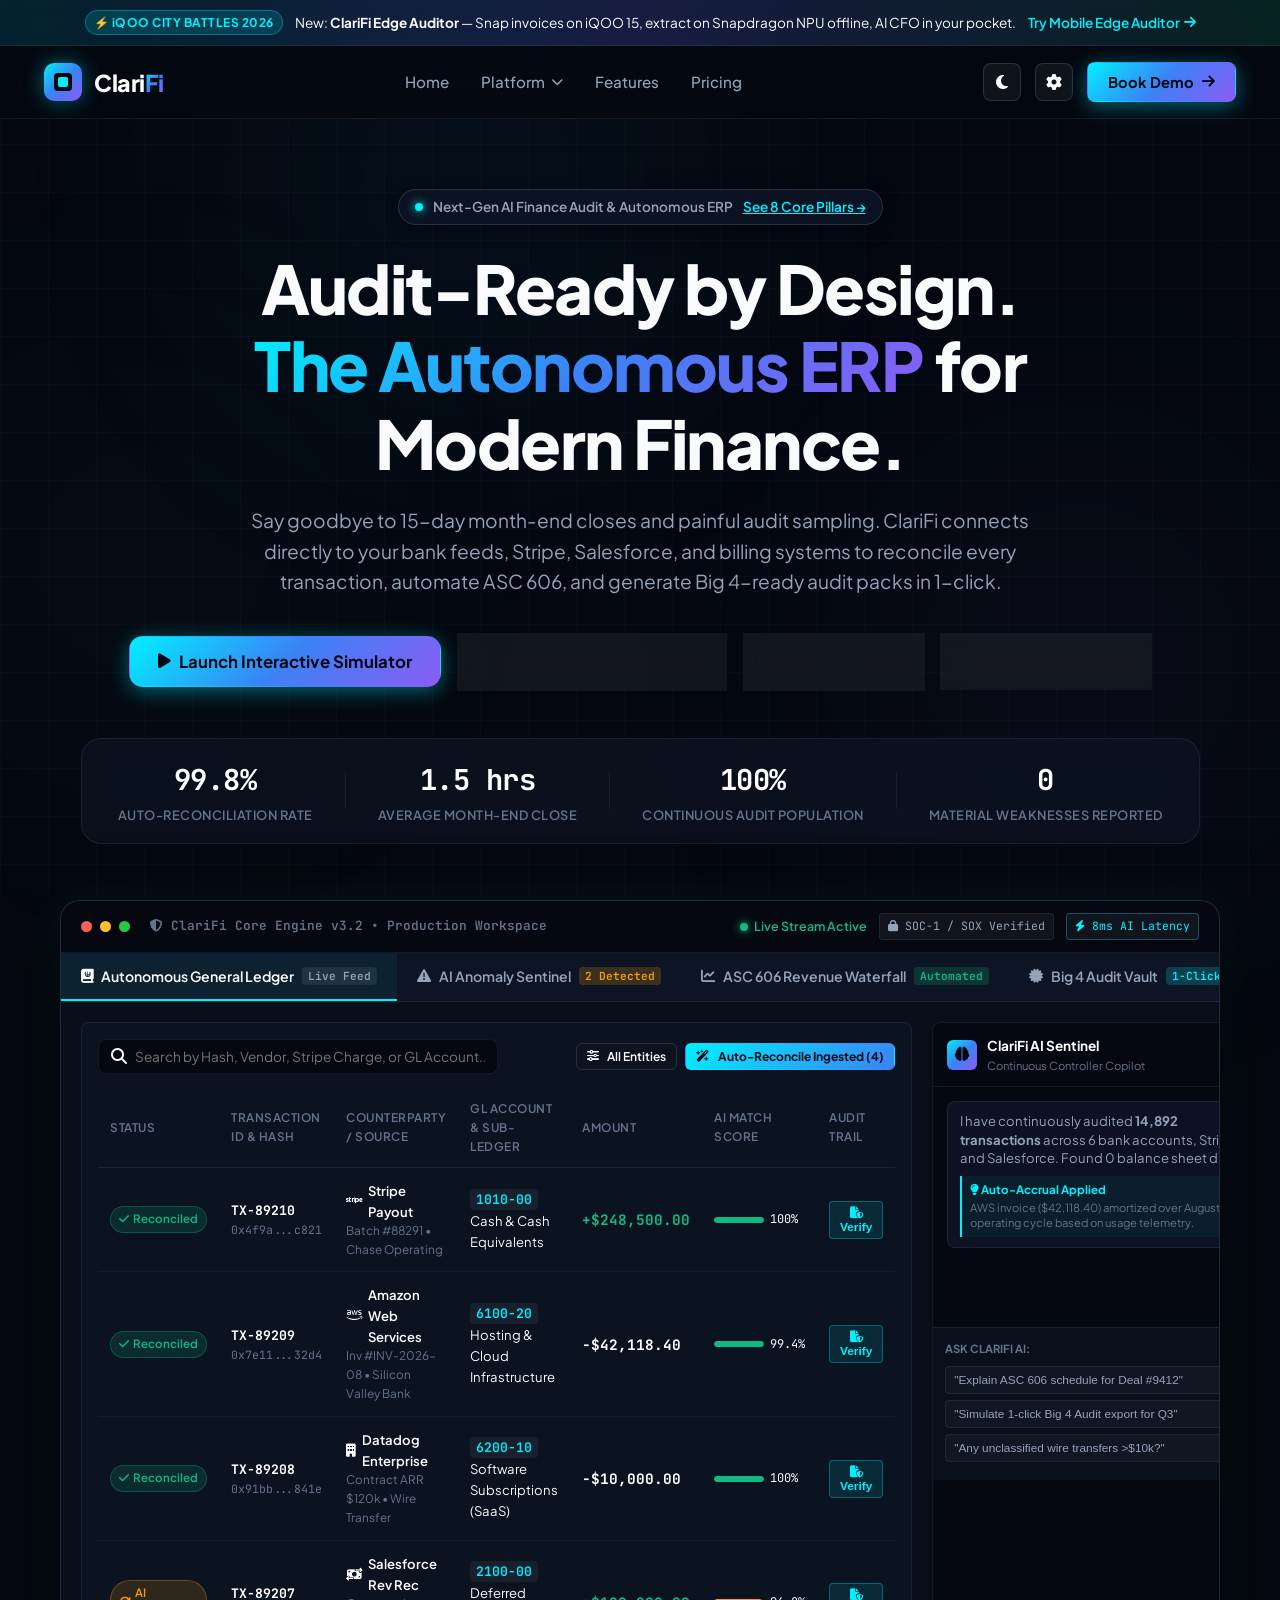
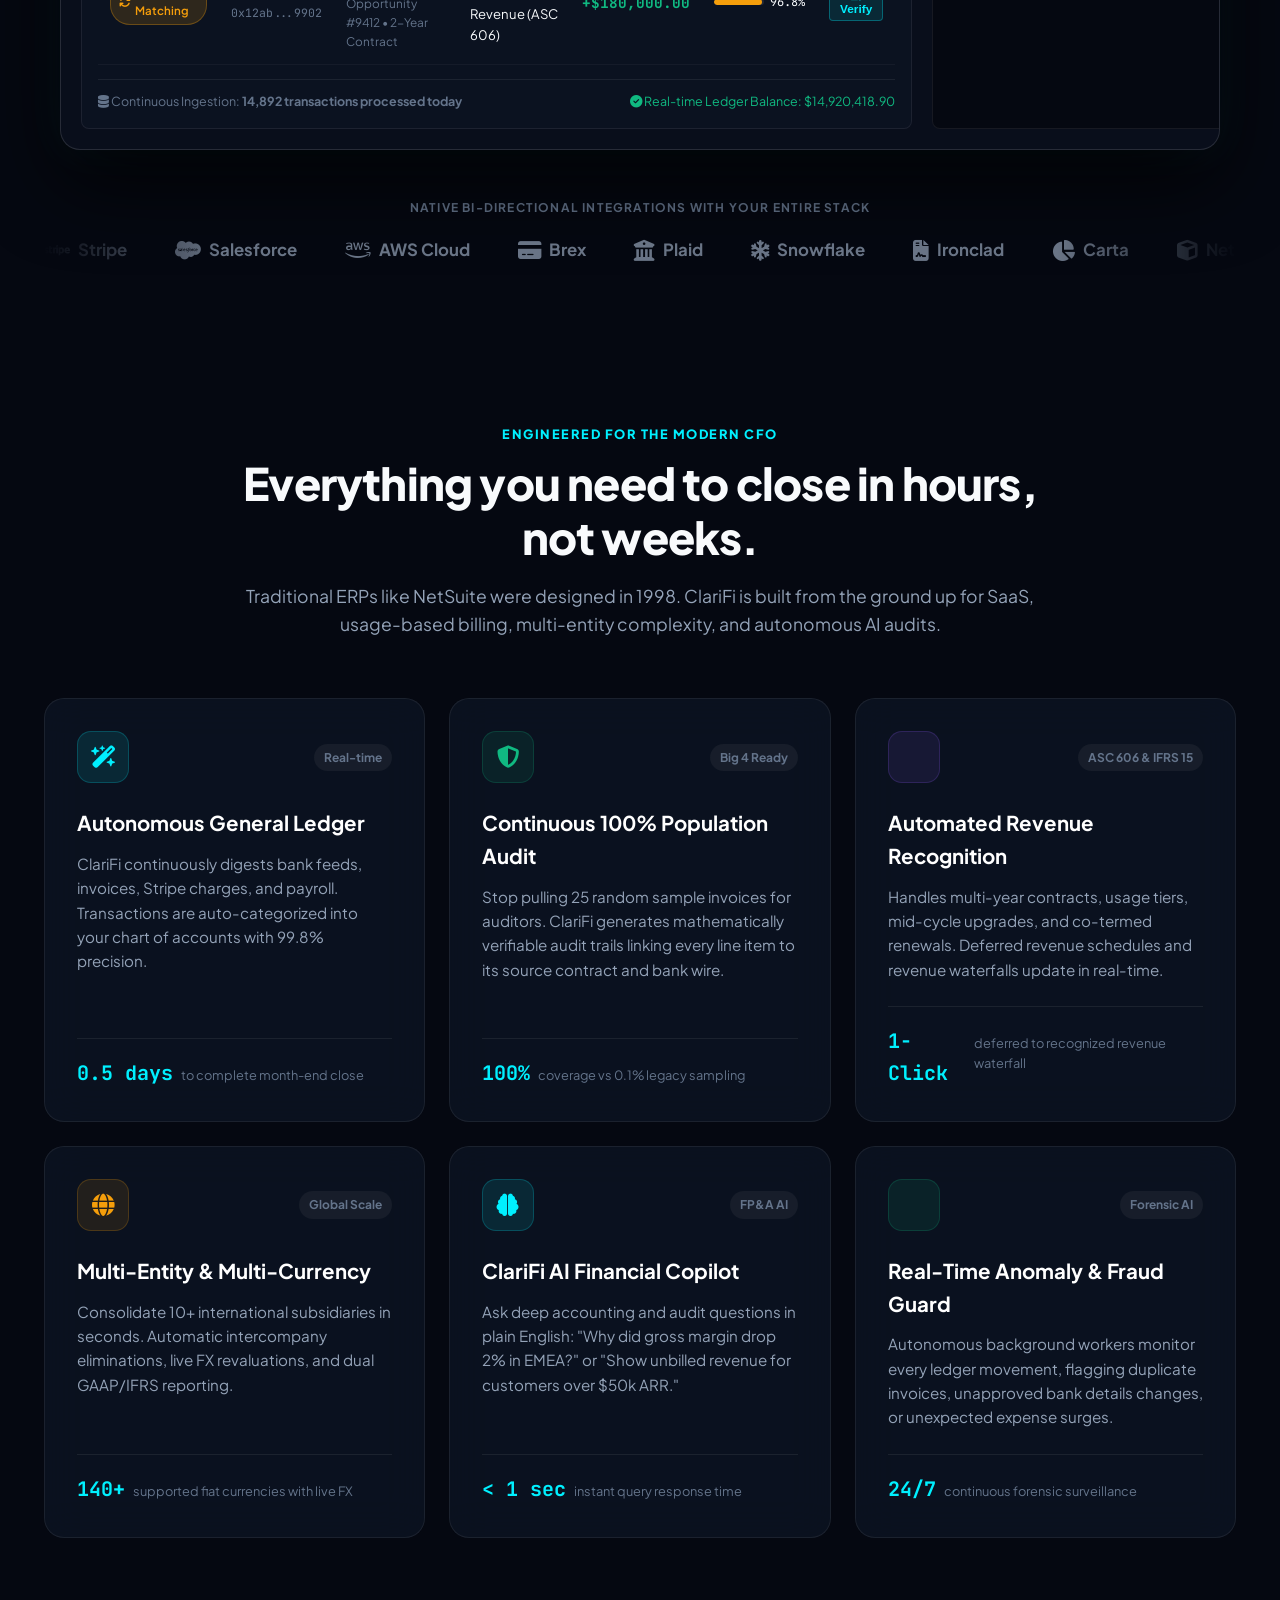
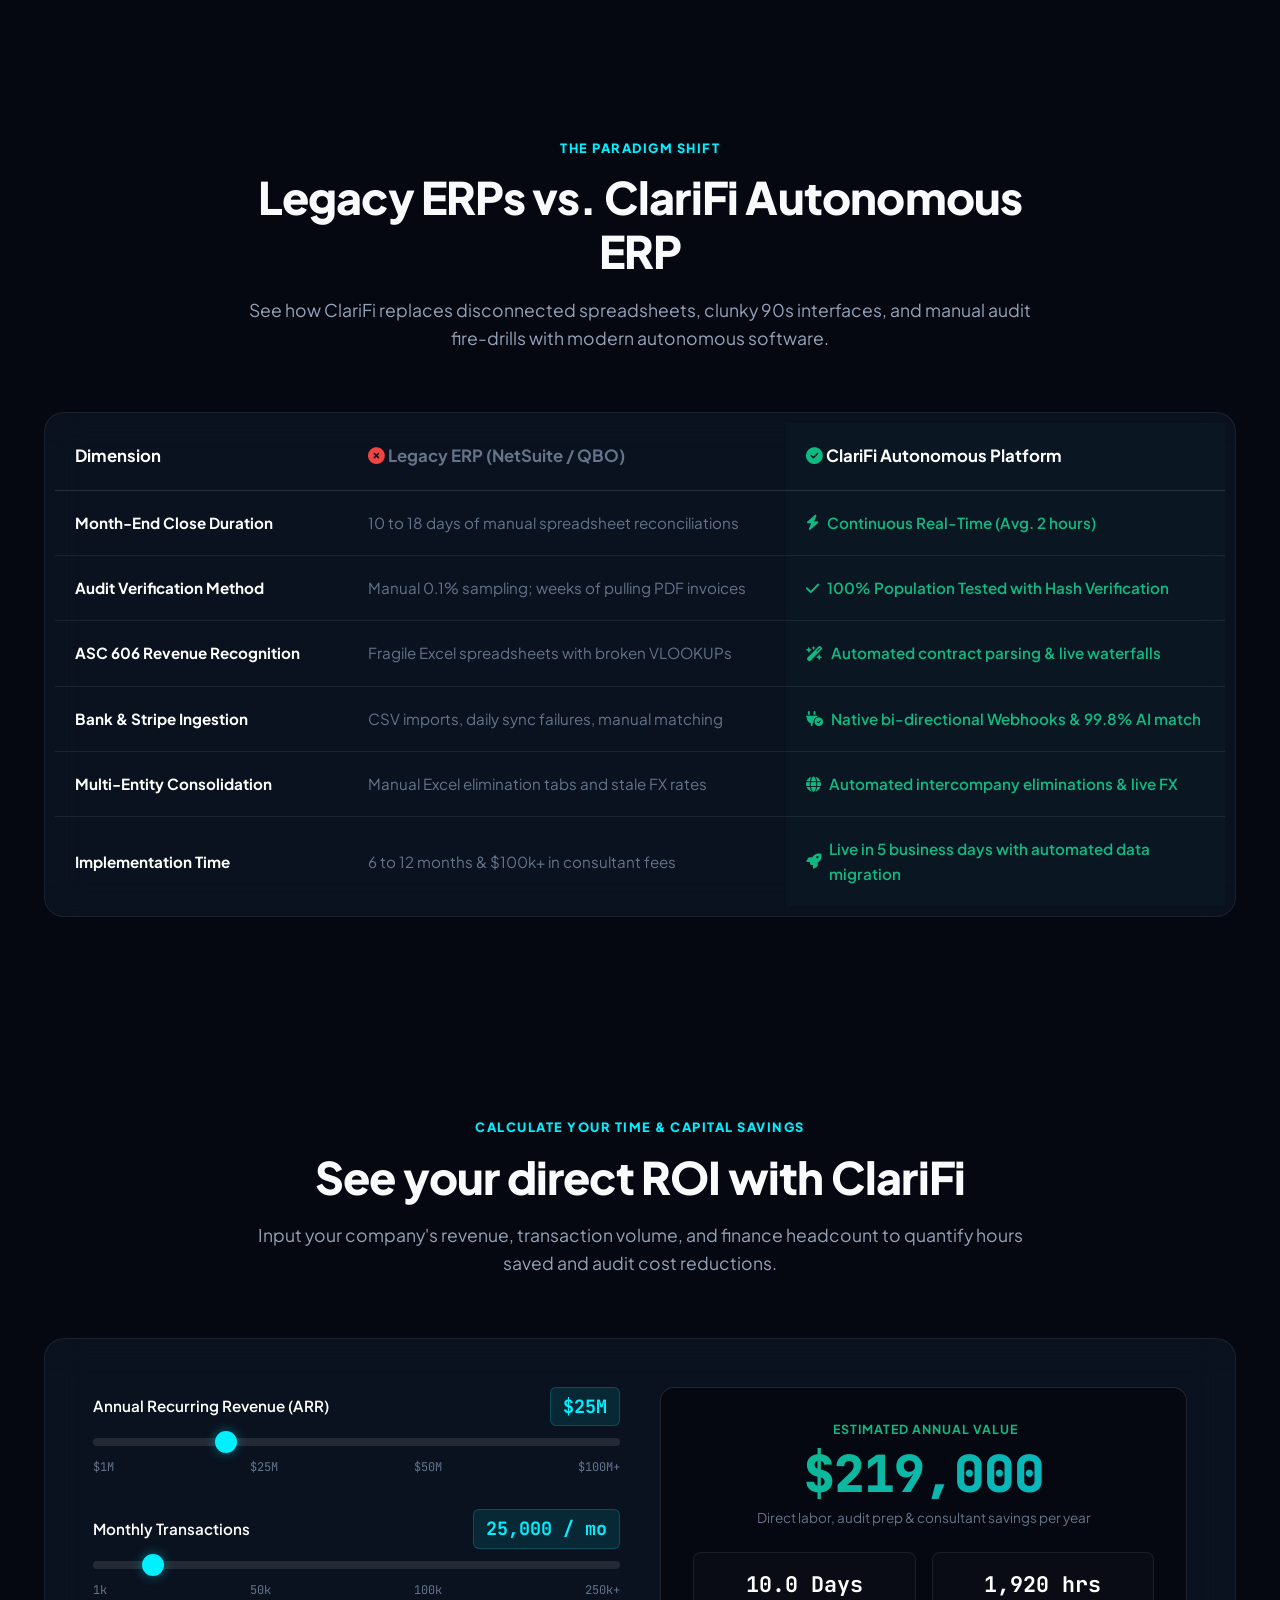
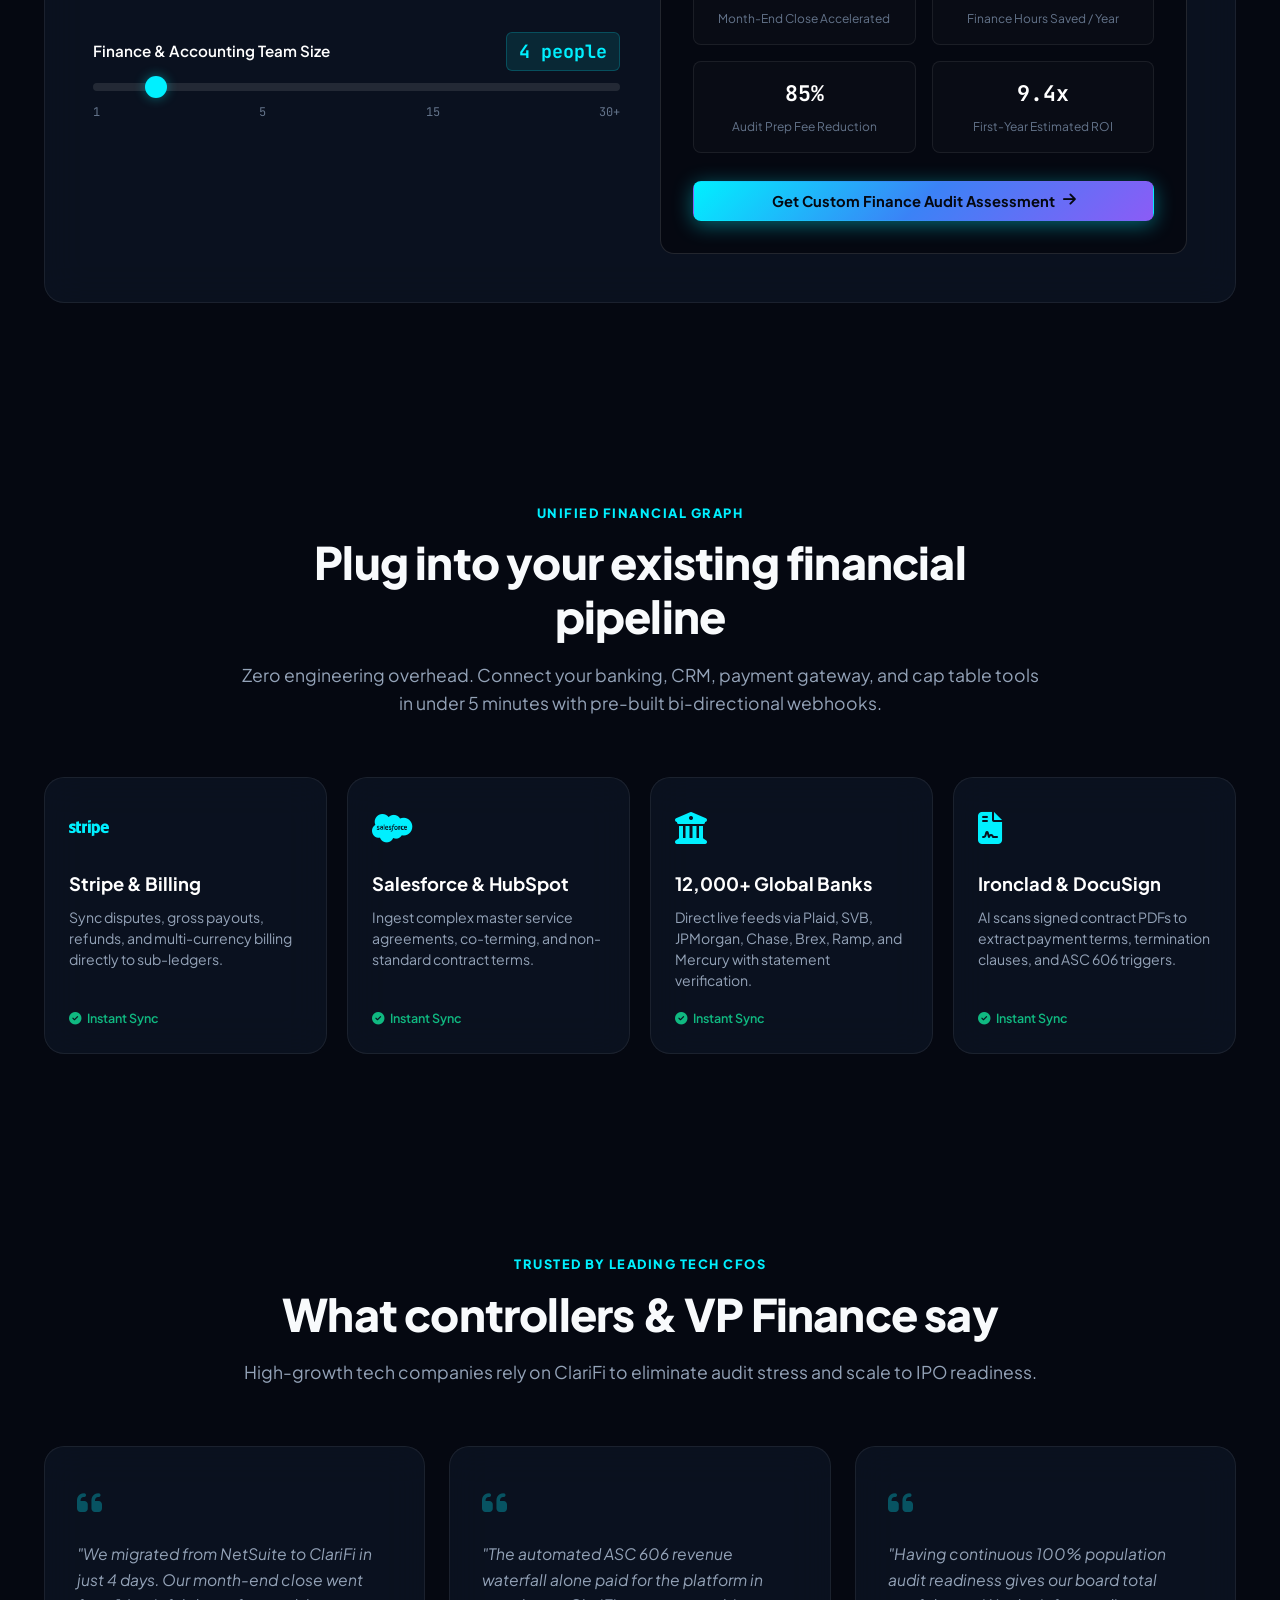
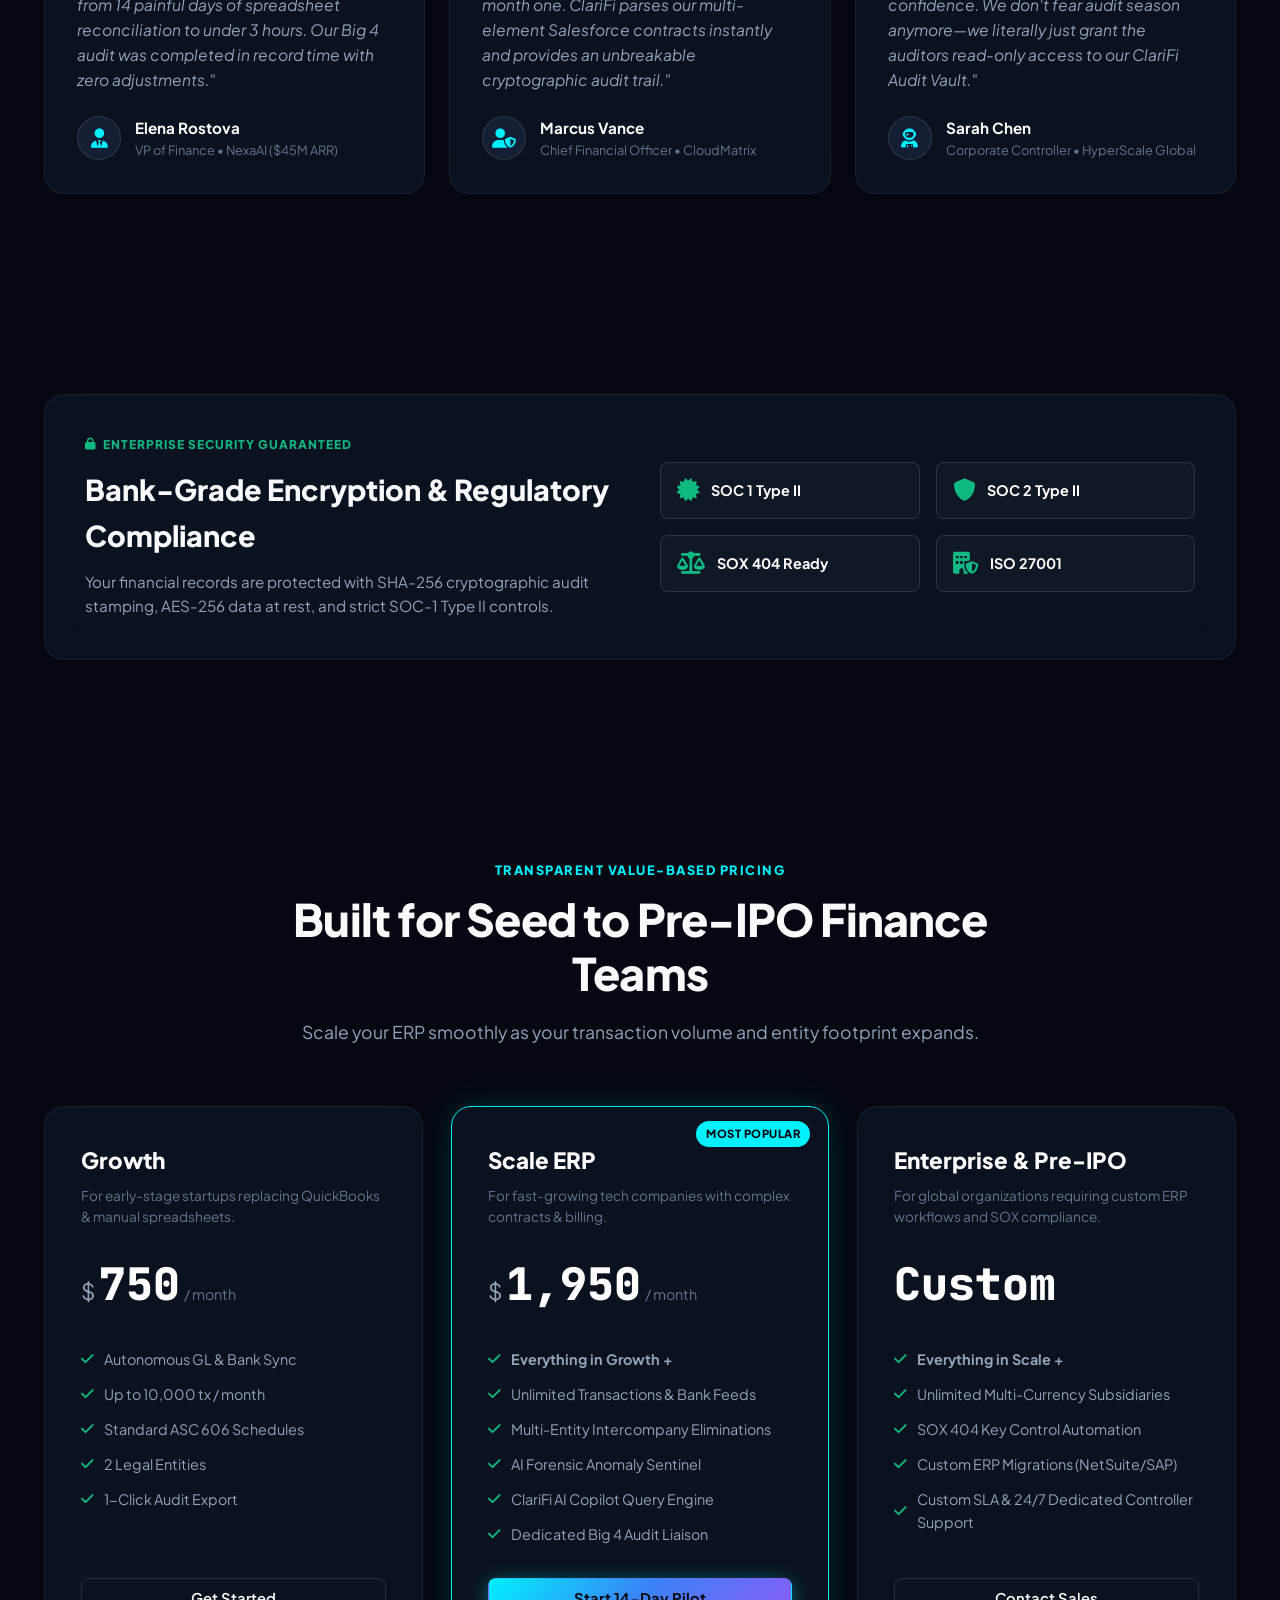
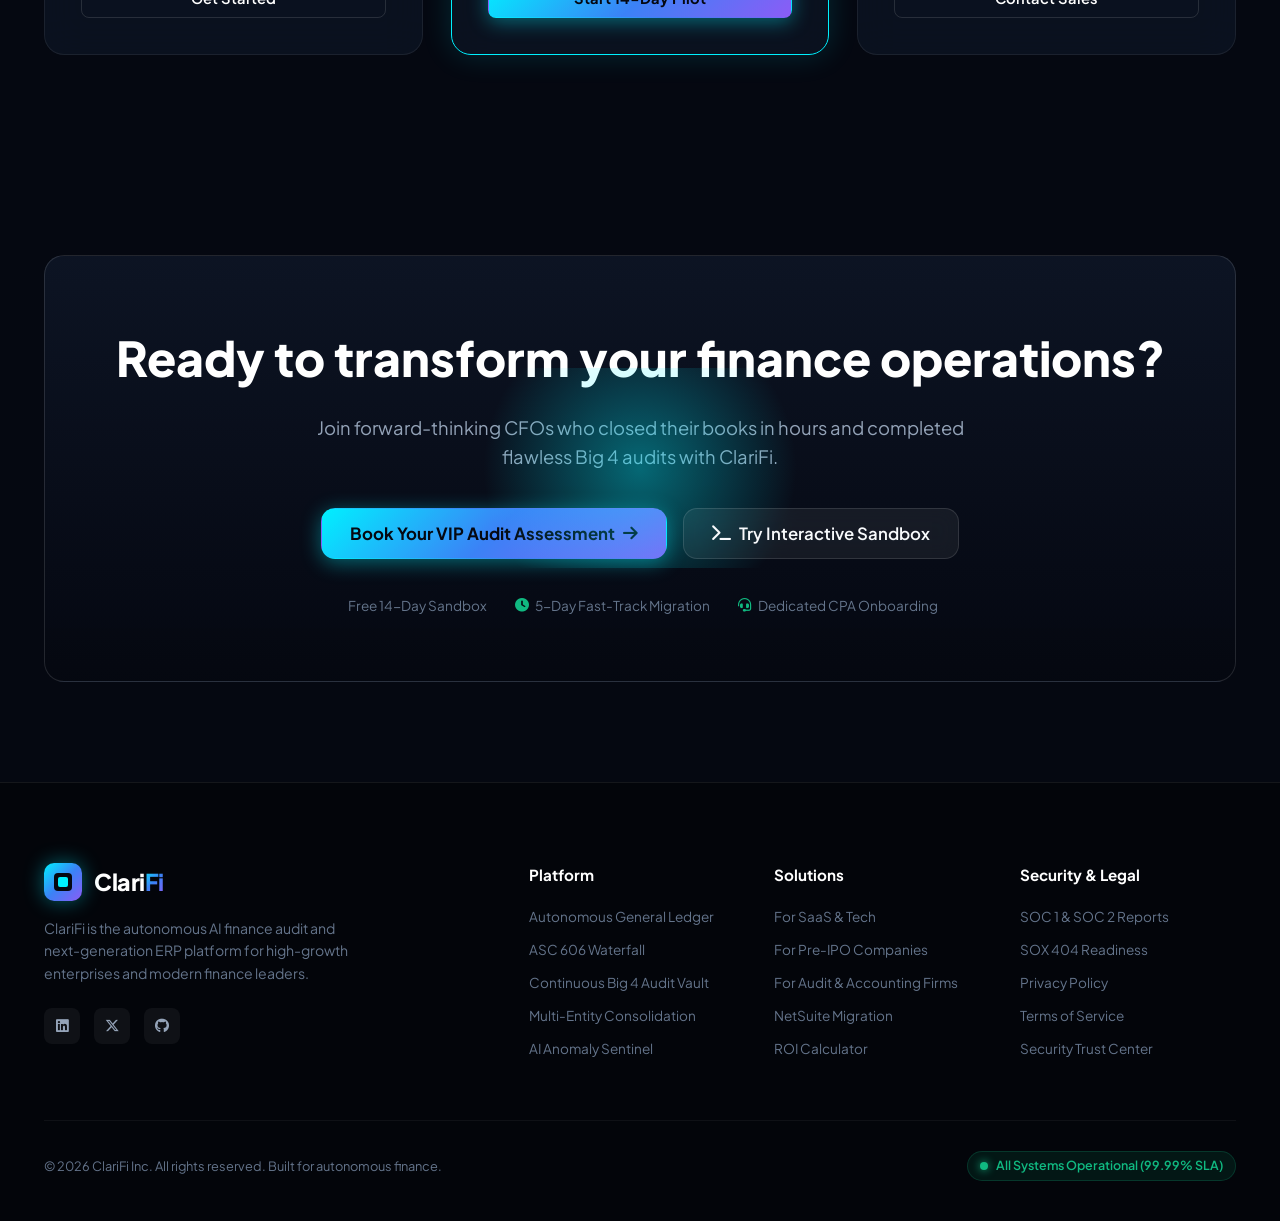
==== index.html @ b96a780f "feat: initialize project with base structure, layouts, and light/dark theme support" ====
<!DOCTYPE html>
<html lang="en">
<head>
  <meta charset="UTF-8">
  <meta name="viewport" content="width=device-width, initial-scale=1.0">
  <title>ClariFi | Autonomous AI ERP & Continuous Finance Audit</title>
  <meta name="description" content="ClariFi is the AI-native finance audit and autonomous ERP platform. Close books in minutes, automate ASC 606 revenue recognition, and stay Big 4 audit-ready 365 days a year.">
  <meta name="keywords" content="finance ERP, audit automation, autonomous accounting, ASC 606, continuous audit, Rillet alternative, fintech, AI general ledger">
  
  <!-- Fonts: Plus Jakarta Sans & JetBrains Mono -->
  <link rel="preconnect" href="https://fonts.googleapis.com">
  <link rel="preconnect" href="https://fonts.gstatic.com" crossorigin>
  <link href="https://fonts.googleapis.com/css2?family=JetBrains+Mono:wght@400;500;600;700&family=Plus+Jakarta+Sans:wght@300;400;500;600;700;800&display=swap" rel="stylesheet">
  
  <!-- FontAwesome Icons -->
  <link rel="stylesheet" href="https://cdnjs.cloudflare.com/ajax/libs/font-awesome/6.4.0/css/all.min.css">
  
  <link rel="stylesheet" href="styles.css">
</head>
<body class="dark-theme">
  <!-- Ambient Gradient Background -->
  <div class="ambient-glow glow-1"></div>
  <div class="ambient-glow glow-2"></div>
  <div class="ambient-glow glow-3"></div>
  <div class="grid-overlay"></div>

  <!-- Announcement Bar -->
  <div class="top-banner">
    <div class="banner-content">
      <span class="banner-badge">⚡ iQOO CITY BATTLES 2026</span>
      <span>New: <strong>ClariFi Edge Auditor</strong> — Snap invoices on iQOO 15, extract on Snapdragon NPU offline, AI CFO in your pocket.</span>
      <a href="user.html" class="banner-link">Try Mobile Edge Auditor <i class="fa-solid fa-arrow-right"></i></a>
    </div>
  </div>

  <!-- Navigation Header -->
  <header class="navbar" id="navbar">
    <div class="nav-container">
      <a href="#" class="brand-logo">
        <div class="logo-mark">
          <div class="logo-icon-inner"></div>
        </div>
        <span class="brand-text">Clari<span>Fi</span></span>
      </a>

      <nav class="nav-menu" id="navMenu">
        <a href="index.html" class="nav-link active">Home</a>
        <div class="nav-item dropdown">
          <a href="#platform" class="nav-link">Platform <i class="fa-solid fa-chevron-down nav-chevron"></i></a>
          <div class="dropdown-panel">
            <div class="dropdown-grid">
              <a href="#platform" class="dropdown-card">
                <div class="drop-icon"><i class="fa-solid fa-microchip"></i></div>
                <div>
                  <div class="drop-title">Autonomous General Ledger</div>
                  <div class="drop-desc">Continuous real-time closing with AI auto-matching.</div>
                </div>
              </a>
              <a href="#platform" class="dropdown-card">
                <div class="drop-icon"><i class="fa-solid fa-shield-halved"></i></div>
                <div>
                  <div class="drop-title">Continuous Audit Vault</div>
                  <div class="drop-desc">100% population verification with zero sampling errors.</div>
                </div>
              </a>
              <a href="#platform" class="dropdown-card">
                <div class="drop-icon"><i class="fa-solid fa-chart-waterfall"></i></div>
                <div>
                  <div class="drop-title">ASC 606 & IFRS 15 Engine</div>
                  <div class="drop-desc">Automated contract parsing and revenue waterfalls.</div>
                </div>
              </a>
              <a href="#platform" class="dropdown-card">
                <div class="drop-icon"><i class="fa-solid fa-globe"></i></div>
                <div>
                  <div class="drop-title">Global Multi-Entity ERP</div>
                  <div class="drop-desc">Automated intercompany eliminations & FX revaluation.</div>
                </div>
              </a>
            </div>
          </div>
        </div>
        <a href="#features" class="nav-link">Features</a>
        <a href="#pricing" class="nav-link">Pricing</a>
      </nav>

      <div class="nav-actions">
        <button class="btn-theme-toggle" id="themeToggleBtn" aria-label="Toggle Theme" title="Switch Theme">
          <i class="fa-solid fa-moon"></i>
        </button>
        <button class="btn-settings-nav openSettingsBtn" aria-label="Open Settings" title="Workspace Settings">
          <i class="fa-solid fa-gear"></i>
        </button>
        <button class="btn btn-primary" id="openDemoModalBtn">
          <span>Book Demo</span>
          <i class="fa-solid fa-arrow-right"></i>
        </button>
        <button class="mobile-toggle" id="mobileMenuBtn" aria-label="Toggle Navigation">
          <i class="fa-solid fa-bars"></i>
        </button>
      </div>
    </div>
  </header>

  <main>
    <!-- HERO SECTION -->
    <section class="hero-section">
      <div class="container hero-container">
        <div class="hero-badge">
          <span class="pulse-dot"></span>
          <span class="badge-text">Next-Gen AI Finance Audit & Autonomous ERP</span>
          <a href="why-us.html" class="badge-arrow">See 8 Core Pillars &rarr;</a>
        </div>

        <h1 class="hero-title">
          Audit-Ready by Design.<br>
          <span class="gradient-text">The Autonomous ERP</span> for Modern Finance.
        </h1>

        <p class="hero-subtitle">
          Say goodbye to 15-day month-end closes and painful audit sampling. ClariFi connects directly to your bank feeds, Stripe, Salesforce, and billing systems to reconcile every transaction, automate ASC 606, and generate Big 4-ready audit packs in 1-click.
        </p>

        <div class="hero-cta-group">
          <button class="btn btn-primary btn-lg pulse-glow" id="heroInteractiveDemoBtn">
            <i class="fa-solid fa-play"></i>
            <span>Launch Interactive Simulator</span>
          </button>
          <a href="why-us.html" class="btn btn-secondary btn-lg">
            <i class="fa-solid fa-layer-group"></i>
            <span>Why Us & 8 Core Pillars</span>
          </a>
          <a href="admin.html" class="btn btn-secondary btn-lg">
            <i class="fa-solid fa-gauge-high"></i>
            <span>Admin Panel</span>
          </a>
          <a href="user.html" class="btn btn-secondary btn-lg">
            <i class="fa-solid fa-mobile-screen"></i>
            <span>Mobile User App</span>
          </a>
        </div>

        <!-- Live Trust Metric Tickers -->
        <div class="hero-metrics-strip">
          <div class="metric-item">
            <div class="metric-val" data-target="99.8">99.8%</div>
            <div class="metric-label">Auto-Reconciliation Rate</div>
          </div>
          <div class="metric-divider"></div>
          <div class="metric-item">
            <div class="metric-val" data-target="1.5">1.5 hrs</div>
            <div class="metric-label">Average Month-End Close</div>
          </div>
          <div class="metric-divider"></div>
          <div class="metric-item">
            <div class="metric-val" data-target="100">100%</div>
            <div class="metric-label">Continuous Audit Population</div>
          </div>
          <div class="metric-divider"></div>
          <div class="metric-item">
            <div class="metric-val" data-target="0">0</div>
            <div class="metric-label">Material Weaknesses Reported</div>
          </div>
        </div>

        <!-- HERO INTERACTIVE ERP COMMAND CENTER -->
        <div class="product-stage" id="demo-section">
          <div class="stage-glass-window">
            <!-- Window Header -->
            <div class="stage-window-topbar">
              <div class="window-controls">
                <span class="dot red"></span>
                <span class="dot yellow"></span>
                <span class="dot green"></span>
                <span class="window-title"><i class="fa-solid fa-shield-halved"></i> ClariFi Core Engine v3.2 &bull; Production Workspace</span>
              </div>
              <div class="stage-status-bar">
                <span class="status-indicator live"><span class="pulse-dot-green"></span> Live Stream Active</span>
                <span class="status-badge"><i class="fa-solid fa-lock"></i> SOC-1 / SOX Verified</span>
                <span class="status-badge live-latency"><i class="fa-solid fa-bolt"></i> 8ms AI Latency</span>
              </div>
            </div>

            <!-- Tab Switcher -->
            <div class="stage-tabs-header">
              <button class="stage-tab active" data-tab="tab-ledger">
                <i class="fa-solid fa-book-journal-whills"></i> Autonomous General Ledger
                <span class="tab-badge">Live Feed</span>
              </button>
              <button class="stage-tab" data-tab="tab-anomalies">
                <i class="fa-solid fa-triangle-exclamation"></i> AI Anomaly Sentinel
                <span class="tab-badge warning">2 Detected</span>
              </button>
              <button class="stage-tab" data-tab="tab-revenue">
                <i class="fa-solid fa-chart-line"></i> ASC 606 Revenue Waterfall
                <span class="tab-badge success">Automated</span>
              </button>
              <button class="stage-tab" data-tab="tab-audit">
                <i class="fa-solid fa-certificate"></i> Big 4 Audit Vault
                <span class="tab-badge primary">1-Click Pack</span>
              </button>
            </div>

            <!-- Tab 1: Autonomous General Ledger -->
            <div class="stage-tab-content active" id="tab-ledger">
              <div class="stage-grid-layout">
                <div class="stage-main-pane">
                  <div class="pane-controls">
                    <div class="search-box">
                      <i class="fa-solid fa-magnifying-glass"></i>
                      <input type="text" placeholder="Search by Hash, Vendor, Stripe Charge, or GL Account..." id="ledgerSearchInput">
                    </div>
                    <div class="pane-actions">
                      <button class="btn btn-xs btn-outline" id="filterAllBtn"><i class="fa-solid fa-sliders"></i> All Entities</button>
                      <button class="btn btn-xs btn-primary-gradient" id="triggerReconciliationBtn">
                        <i class="fa-solid fa-wand-magic-sparkles"></i> Auto-Reconcile Ingested (4)
                      </button>
                    </div>
                  </div>

                  <div class="table-responsive">
                    <table class="erp-table" id="ledgerTable">
                      <thead>
                        <tr>
                          <th>Status</th>
                          <th>Transaction ID & Hash</th>
                          <th>Counterparty / Source</th>
                          <th>GL Account & Sub-ledger</th>
                          <th>Amount</th>
                          <th>AI Match Score</th>
                          <th>Audit Trail</th>
                        </tr>
                      </thead>
                      <tbody id="ledgerTableBody">
                        <tr class="matched-row">
                          <td><span class="tag-status success"><i class="fa-solid fa-check"></i> Reconciled</span></td>
                          <td>
                            <div class="tx-id">TX-89210</div>
                            <div class="tx-hash">0x4f9a...c821</div>
                          </td>
                          <td>
                            <div class="tx-vendor"><i class="fa-brands fa-stripe"></i> Stripe Payout</div>
                            <div class="tx-meta">Batch #88291 &bull; Chase Operating</div>
                          </td>
                          <td>
                            <span class="gl-code">1010-00</span> Cash & Cash Equivalents
                          </td>
                          <td class="amount positive">+$248,500.00</td>
                          <td>
                            <div class="match-score">
                              <div class="score-bar"><div class="fill" style="width: 100%;"></div></div>
                              <span>100%</span>
                            </div>
                          </td>
                          <td>
                            <button class="btn-audit-inspect" onclick="inspectAuditTrail('TX-89210', 'Stripe Payout Batch #88291', '+$248,500.00')">
                              <i class="fa-solid fa-file-shield"></i> Verify
                            </button>
                          </td>
                        </tr>

                        <tr class="matched-row">
                          <td><span class="tag-status success"><i class="fa-solid fa-check"></i> Reconciled</span></td>
                          <td>
                            <div class="tx-id">TX-89209</div>
                            <div class="tx-hash">0x7e11...32d4</div>
                          </td>
                          <td>
                            <div class="tx-vendor"><i class="fa-brands fa-aws"></i> Amazon Web Services</div>
                            <div class="tx-meta">Inv #INV-2026-08 &bull; Silicon Valley Bank</div>
                          </td>
                          <td>
                            <span class="gl-code">6100-20</span> Hosting & Cloud Infrastructure
                          </td>
                          <td class="amount negative">-$42,118.40</td>
                          <td>
                            <div class="match-score">
                              <div class="score-bar"><div class="fill" style="width: 99.4%;"></div></div>
                              <span>99.4%</span>
                            </div>
                          </td>
                          <td>
                            <button class="btn-audit-inspect" onclick="inspectAuditTrail('TX-89209', 'AWS Cloud Services Inv #INV-2026-08', '-$42,118.40')">
                              <i class="fa-solid fa-file-shield"></i> Verify
                            </button>
                          </td>
                        </tr>

                        <tr class="matched-row">
                          <td><span class="tag-status success"><i class="fa-solid fa-check"></i> Reconciled</span></td>
                          <td>
                            <div class="tx-id">TX-89208</div>
                            <div class="tx-hash">0x91bb...841e</div>
                          </td>
                          <td>
                            <div class="tx-vendor"><i class="fa-solid fa-building"></i> Datadog Enterprise</div>
                            <div class="tx-meta">Contract ARR $120k &bull; Wire Transfer</div>
                          </td>
                          <td>
                            <span class="gl-code">6200-10</span> Software Subscriptions (SaaS)
                          </td>
                          <td class="amount negative">-$10,000.00</td>
                          <td>
                            <div class="match-score">
                              <div class="score-bar"><div class="fill" style="width: 100%;"></div></div>
                              <span>100%</span>
                            </div>
                          </td>
                          <td>
                            <button class="btn-audit-inspect" onclick="inspectAuditTrail('TX-89208', 'Datadog Enterprise SaaS Sub', '-$10,000.00')">
                              <i class="fa-solid fa-file-shield"></i> Verify
                            </button>
                          </td>
                        </tr>

                        <tr class="unmatched-row" id="pendingRow1">
                          <td><span class="tag-status warning"><i class="fa-solid fa-arrows-rotate fa-spin"></i> AI Matching</span></td>
                          <td>
                            <div class="tx-id">TX-89207</div>
                            <div class="tx-hash">0x12ab...9902</div>
                          </td>
                          <td>
                            <div class="tx-vendor"><i class="fa-solid fa-money-bill-transfer"></i> Salesforce Rev Rec</div>
                            <div class="tx-meta">Opportunity #9412 &bull; 2-Year Contract</div>
                          </td>
                          <td>
                            <span class="gl-code">2100-00</span> Deferred Revenue (ASC 606)
                          </td>
                          <td class="amount positive">+$180,000.00</td>
                          <td>
                            <div class="match-score">
                              <div class="score-bar"><div class="fill amber" style="width: 96.8%;"></div></div>
                              <span>96.8%</span>
                            </div>
                          </td>
                          <td>
                            <button class="btn-audit-inspect" onclick="inspectAuditTrail('TX-89207', 'Salesforce Contract #9412', '+$180,000.00')">
                              <i class="fa-solid fa-file-shield"></i> Verify
                            </button>
                          </td>
                        </tr>
                      </tbody>
                    </table>
                  </div>

                  <div class="table-footer-status">
                    <span><i class="fa-solid fa-database"></i> Continuous Ingestion: <strong>14,892 transactions processed today</strong></span>
                    <span class="text-emerald"><i class="fa-solid fa-circle-check"></i> Real-time Ledger Balance: $14,920,418.90</span>
                  </div>
                </div>

                <!-- Right Side AI Copilot Assistant -->
                <div class="stage-copilot-pane">
                  <div class="copilot-header">
                    <div class="copilot-title">
                      <div class="ai-avatar"><i class="fa-solid fa-brain"></i></div>
                      <div>
                        <div class="name">ClariFi AI Sentinel</div>
                        <div class="sub">Continuous Controller Copilot</div>
                      </div>
                    </div>
                    <span class="status-dot"></span>
                  </div>

                  <div class="copilot-chat-history" id="copilotChat">
                    <div class="chat-bubble ai">
                      <p>I have continuously audited <strong>14,892 transactions</strong> across 6 bank accounts, Stripe, and Salesforce. Found 0 balance sheet drift.</p>
                      <div class="mini-insight-card">
                        <div class="insight-title"><i class="fa-solid fa-lightbulb"></i> Auto-Accrual Applied</div>
                        <div class="insight-body">AWS invoice ($42,118.40) amortized over August operating cycle based on usage telemetry.</div>
                      </div>
                    </div>
                  </div>

                  <div class="copilot-quick-prompts">
                    <div class="quick-title">Ask ClariFi AI:</div>
                    <button class="btn-prompt" onclick="runCopilotQuery('Explain ASC 606 recognition schedule for Salesforce Deal #9412')">
                      "Explain ASC 606 schedule for Deal #9412"
                    </button>
                    <button class="btn-prompt" onclick="runCopilotQuery('Simulate 1-click Big 4 Audit export for Q3')">
                      "Simulate 1-click Big 4 Audit export for Q3"
                    </button>
                    <button class="btn-prompt" onclick="runCopilotQuery('Any unclassified wire transfers above $10k?')">
                      "Any unclassified wire transfers >$10k?"
                    </button>
                  </div>
                </div>
              </div>
            </div>

            <!-- Tab 2: AI Anomaly Sentinel -->
            <div class="stage-tab-content" id="tab-anomalies">
              <div class="anomaly-view-container">
                <div class="anomaly-banner">
                  <div class="anomaly-icon"><i class="fa-solid fa-triangle-exclamation"></i></div>
                  <div class="anomaly-text">
                    <h4>Autonomous Forensic Surveillance Active</h4>
                    <p>ClariFi continuously analyzes 100% of journal entries, vendor tax IDs, and bank wires against 40+ statistical fraud & drift models.</p>
                  </div>
                  <button class="btn btn-sm btn-primary" onclick="resolveAllAnomalies()">Resolve All with 1-Click AI</button>
                </div>

                <div class="anomaly-cards-grid">
                  <div class="anomaly-card" id="anomalyCard1">
                    <div class="card-top">
                      <span class="badge-danger"><i class="fa-solid fa-radiation"></i> Classification Drift</span>
                      <span class="time">Detected 4 mins ago</span>
                    </div>
                    <h5>Duplicate Invoice Flagged: Vendor "Figma Design Inc."</h5>
                    <p class="anomaly-desc">Invoice #FIG-998 ($12,400) matches previously reconciled invoice #FIG-991 from SVB account on Aug 12 with identical line items.</p>
                    <div class="ai-suggestion-box">
                      <div class="sug-header"><i class="fa-solid fa-wand-magic-sparkles"></i> ClariFi Suggested Action</div>
                      <p>Auto-void duplicate pending AP entry and notify billing admin.</p>
                    </div>
                    <div class="card-actions">
                      <button class="btn btn-xs btn-danger" onclick="dismissAnomaly('anomalyCard1', 'Duplicate invoice voided')">Void Duplicate</button>
                      <button class="btn btn-xs btn-outline" onclick="inspectAuditTrail('ANOM-01', 'Figma Duplicate Investigation', '$12,400.00')">Inspect Source PDF</button>
                    </div>
                  </div>

                  <div class="anomaly-card" id="anomalyCard2">
                    <div class="card-top">
                      <span class="badge-warning"><i class="fa-solid fa-circle-exclamation"></i> Contract Variance</span>
                      <span class="time">Detected 18 mins ago</span>
                    </div>
                    <h5>Unearned Revenue Trigger: Snowflake Consumption</h5>
                    <p class="anomaly-desc">Customer exceeded monthly prepaid contract tier by 34% ($18,720.00). ASC 606 requires unbilled revenue true-up entry.</p>
                    <div class="ai-suggestion-box">
                      <div class="sug-header"><i class="fa-solid fa-wand-magic-sparkles"></i> ClariFi Suggested Action</div>
                      <p>Create auto-adjusting journal entry: Dr. Unbilled AR / Cr. Subscription Revenue.</p>
                    </div>
                    <div class="card-actions">
                      <button class="btn btn-xs btn-primary-gradient" onclick="dismissAnomaly('anomalyCard2', 'True-up entry posted')">Auto-Post True-Up Entry</button>
                      <button class="btn btn-xs btn-outline" onclick="inspectAuditTrail('ANOM-02', 'Snowflake Contract Tier Exceedance', '$18,720.00')">Review Contract</button>
                    </div>
                  </div>
                </div>
              </div>
            </div>

            <!-- Tab 3: ASC 606 & IFRS 15 Waterfall -->
            <div class="stage-tab-content" id="tab-revenue">
              <div class="revenue-waterfall-view">
                <div class="waterfall-header-stats">
                  <div class="stat-card">
                    <span class="label">Total Contract Value (TCV)</span>
                    <span class="val">$38,420,000</span>
                    <span class="sub text-emerald"><i class="fa-solid fa-arrow-trend-up"></i> +24% YoY</span>
                  </div>
                  <div class="stat-card">
                    <span class="label">Recognized Revenue (Current MTD)</span>
                    <span class="val">$3,201,840</span>
                    <span class="sub text-cyan"><i class="fa-solid fa-calculator"></i> 100% ASC 606 compliant</span>
                  </div>
                  <div class="stat-card">
                    <span class="label">Deferred Revenue Schedule</span>
                    <span class="val">$18,940,110</span>
                    <span class="sub text-emerald"><i class="fa-solid fa-clock"></i> 12-Month Amortization</span>
                  </div>
                  <div class="stat-card">
                    <span class="label">Unbilled Receivables</span>
                    <span class="val">$482,900</span>
                    <span class="sub text-amber"><i class="fa-solid fa-bolt"></i> Auto-Synced with Stripe</span>
                  </div>
                </div>

                <div class="waterfall-chart-mock">
                  <div class="chart-title-bar">
                    <span><i class="fa-solid fa-chart-column"></i> Multi-Element Revenue Recognition Schedule (2026-2027 Waterfall)</span>
                    <div class="chart-toggles">
                      <span class="badge-pill active">Monthly</span>
                      <span class="badge-pill">Quarterly</span>
                      <span class="badge-pill">By Product Line</span>
                    </div>
                  </div>
                  
                  <div class="waterfall-bars-container">
                    <div class="bar-col">
                      <div class="bar-stack">
                        <div class="bar-part deferred" style="height: 40px;" title="Deferred: $1.2M"></div>
                        <div class="bar-part recognized" style="height: 90px;" title="Recognized: $2.8M"></div>
                      </div>
                      <span class="bar-label">Aug '26</span>
                    </div>
                    <div class="bar-col">
                      <div class="bar-stack">
                        <div class="bar-part deferred" style="height: 55px;"></div>
                        <div class="bar-part recognized" style="height: 105px;"></div>
                      </div>
                      <span class="bar-label">Sep '26</span>
                    </div>
                    <div class="bar-col">
                      <div class="bar-stack">
                        <div class="bar-part deferred" style="height: 70px;"></div>
                        <div class="bar-part recognized" style="height: 120px;"></div>
                      </div>
                      <span class="bar-label">Oct '26</span>
                    </div>
                    <div class="bar-col">
                      <div class="bar-stack">
                        <div class="bar-part deferred" style="height: 85px;"></div>
                        <div class="bar-part recognized" style="height: 135px;"></div>
                      </div>
                      <span class="bar-label">Nov '26</span>
                    </div>
                    <div class="bar-col">
                      <div class="bar-stack">
                        <div class="bar-part deferred" style="height: 100px;"></div>
                        <div class="bar-part recognized" style="height: 150px;"></div>
                      </div>
                      <span class="bar-label">Dec '26</span>
                    </div>
                    <div class="bar-col">
                      <div class="bar-stack">
                        <div class="bar-part deferred" style="height: 120px;"></div>
                        <div class="bar-part recognized" style="height: 165px;"></div>
                      </div>
                      <span class="bar-label">Jan '27</span>
                    </div>
                  </div>

                  <div class="waterfall-legend">
                    <span><span class="legend-dot rec"></span> Recognized SaaS Revenue</span>
                    <span><span class="legend-dot def"></span> Deferred Revenue Reserve</span>
                    <span><span class="legend-dot usage"></span> Usage True-ups (Auto-metered)</span>
                  </div>
                </div>
              </div>
            </div>

            <!-- Tab 4: Big 4 Audit Vault -->
            <div class="stage-tab-content" id="tab-audit">
              <div class="audit-vault-view">
                <div class="audit-hero-box">
                  <div class="audit-stamp">
                    <i class="fa-solid fa-stamp"></i>
                    <span>AUDIT READY</span>
                  </div>
                  <div class="audit-meta-info">
                    <h3>1-Click Big 4 & SOX Audit Package Generator</h3>
                    <p>Every transaction in ClariFi has a cryptographic SHA-256 integrity hash linking the initial source contract, Stripe invoice, bank statement PDF, and double-entry GL journal record.</p>
                  </div>
                  <button class="btn btn-primary btn-md" onclick="generateAuditPackage()">
                    <i class="fa-solid fa-file-zipper"></i> Export Full Audit Pack (.ZIP)
                  </button>
                </div>

                <div class="audit-evidence-grid">
                  <div class="evidence-card">
                    <div class="evidence-header">
                      <i class="fa-solid fa-file-invoice-dollar"></i>
                      <div>
                        <h6>ASC 606 Revenue Schedule</h6>
                        <span class="status-green"><i class="fa-solid fa-check-double"></i> 100% Population Tested</span>
                      </div>
                    </div>
                    <p class="evidence-desc">Full contract-to-cash reconciliation with automated multi-element revenue attribution schedules.</p>
                    <div class="hash-tag">HASH: 0x9f88...a210d</div>
                  </div>

                  <div class="evidence-card">
                    <div class="evidence-header">
                      <i class="fa-solid fa-building-columns"></i>
                      <div>
                        <h6>Bank & Cash Confirmations</h6>
                        <span class="status-green"><i class="fa-solid fa-check-double"></i> Real-time API Proof</span>
                      </div>
                    </div>
                    <p class="evidence-desc">Zero manual bank confirmation letters needed. Direct cryptographic verification with Chase, SVB, Brex.</p>
                    <div class="hash-tag">HASH: 0x44a1...e770c</div>
                  </div>

                  <div class="evidence-card">
                    <div class="evidence-header">
                      <i class="fa-solid fa-diagram-project"></i>
                      <div>
                        <h6>Intercompany Eliminations</h6>
                        <span class="status-green"><i class="fa-solid fa-check-double"></i> Zero Imbalances</span>
                      </div>
                    </div>
                    <p class="evidence-desc">Multi-entity transfer pricing and automated elimination journals with FX spot rates logged at execution.</p>
                    <div class="hash-tag">HASH: 0x11ee...6609b</div>
                  </div>
                </div>
              </div>
            </div>
          </div>
        </div>

        <!-- Integration Marquee / Logo Ribbon -->
        <div class="integrations-strip">
          <div class="strip-label">NATIVE BI-DIRECTIONAL INTEGRATIONS WITH YOUR ENTIRE STACK</div>
          <div class="logo-marquee">
            <div class="marquee-track">
              <span class="partner-logo"><i class="fa-brands fa-stripe"></i> Stripe</span>
              <span class="partner-logo"><i class="fa-brands fa-salesforce"></i> Salesforce</span>
              <span class="partner-logo"><i class="fa-brands fa-aws"></i> AWS Cloud</span>
              <span class="partner-logo"><i class="fa-solid fa-credit-card"></i> Brex</span>
              <span class="partner-logo"><i class="fa-solid fa-building-columns"></i> Plaid</span>
              <span class="partner-logo"><i class="fa-solid fa-snowflake"></i> Snowflake</span>
              <span class="partner-logo"><i class="fa-solid fa-file-contract"></i> Ironclad</span>
              <span class="partner-logo"><i class="fa-solid fa-chart-pie"></i> Carta</span>
              <span class="partner-logo"><i class="fa-solid fa-cube"></i> NetSuite Sync</span>
              <span class="partner-logo"><i class="fa-solid fa-receipt"></i> Ramp</span>
              <!-- Repeated for seamless loop -->
              <span class="partner-logo"><i class="fa-brands fa-stripe"></i> Stripe</span>
              <span class="partner-logo"><i class="fa-brands fa-salesforce"></i> Salesforce</span>
              <span class="partner-logo"><i class="fa-brands fa-aws"></i> AWS Cloud</span>
              <span class="partner-logo"><i class="fa-solid fa-credit-card"></i> Brex</span>
              <span class="partner-logo"><i class="fa-solid fa-building-columns"></i> Plaid</span>
            </div>
          </div>
        </div>
      </div>
    </section>

    <!-- CORE FEATURES / PLATFORM CAPABILITIES -->
    <section class="section features-section" id="platform">
      <div class="container">
        <div class="section-header">
          <div class="section-tag">ENGINEERED FOR THE MODERN CFO</div>
          <h2 class="section-title">Everything you need to close in hours,<br>not weeks.</h2>
          <p class="section-subtitle">
            Traditional ERPs like NetSuite were designed in 1998. ClariFi is built from the ground up for SaaS, usage-based billing, multi-entity complexity, and autonomous AI audits.
          </p>
        </div>

        <div class="features-grid">
          <!-- Card 1 -->
          <div class="feature-card glass-card">
            <div class="feature-icon-wrapper">
              <div class="feature-icon cyan"><i class="fa-solid fa-wand-magic-sparkles"></i></div>
              <span class="card-pill">Real-time</span>
            </div>
            <h3 class="feature-title">Autonomous General Ledger</h3>
            <p class="feature-text">
              ClariFi continuously digests bank feeds, invoices, Stripe charges, and payroll. Transactions are auto-categorized into your chart of accounts with 99.8% precision.
            </p>
            <div class="feature-footer">
              <div class="feature-metric">
                <span class="num">0.5 days</span>
                <span class="lbl">to complete month-end close</span>
              </div>
            </div>
          </div>

          <!-- Card 2 -->
          <div class="feature-card glass-card">
            <div class="feature-icon-wrapper">
              <div class="feature-icon emerald"><i class="fa-solid fa-shield-halved"></i></div>
              <span class="card-pill">Big 4 Ready</span>
            </div>
            <h3 class="feature-title">Continuous 100% Population Audit</h3>
            <p class="feature-text">
              Stop pulling 25 random sample invoices for auditors. ClariFi generates mathematically verifiable audit trails linking every line item to its source contract and bank wire.
            </p>
            <div class="feature-footer">
              <div class="feature-metric">
                <span class="num">100%</span>
                <span class="lbl">coverage vs 0.1% legacy sampling</span>
              </div>
            </div>
          </div>

          <!-- Card 3 -->
          <div class="feature-card glass-card">
            <div class="feature-icon-wrapper">
              <div class="feature-icon violet"><i class="fa-solid fa-chart-waterfall"></i></div>
              <span class="card-pill">ASC 606 & IFRS 15</span>
            </div>
            <h3 class="feature-title">Automated Revenue Recognition</h3>
            <p class="feature-text">
              Handles multi-year contracts, usage tiers, mid-cycle upgrades, and co-termed renewals. Deferred revenue schedules and revenue waterfalls update in real-time.
            </p>
            <div class="feature-footer">
              <div class="feature-metric">
                <span class="num">1-Click</span>
                <span class="lbl">deferred to recognized revenue waterfall</span>
              </div>
            </div>
          </div>

          <!-- Card 4 -->
          <div class="feature-card glass-card">
            <div class="feature-icon-wrapper">
              <div class="feature-icon amber"><i class="fa-solid fa-globe"></i></div>
              <span class="card-pill">Global Scale</span>
            </div>
            <h3 class="feature-title">Multi-Entity & Multi-Currency</h3>
            <p class="feature-text">
              Consolidate 10+ international subsidiaries in seconds. Automatic intercompany eliminations, live FX revaluations, and dual GAAP/IFRS reporting.
            </p>
            <div class="feature-footer">
              <div class="feature-metric">
                <span class="num">140+</span>
                <span class="lbl">supported fiat currencies with live FX</span>
              </div>
            </div>
          </div>

          <!-- Card 5 -->
          <div class="feature-card glass-card">
            <div class="feature-icon-wrapper">
              <div class="feature-icon cyan"><i class="fa-solid fa-brain"></i></div>
              <span class="card-pill">FP&A AI</span>
            </div>
            <h3 class="feature-title">ClariFi AI Financial Copilot</h3>
            <p class="feature-text">
              Ask deep accounting and audit questions in plain English: "Why did gross margin drop 2% in EMEA?" or "Show unbilled revenue for customers over $50k ARR."
            </p>
            <div class="feature-footer">
              <div class="feature-metric">
                <span class="num">&lt; 1 sec</span>
                <span class="lbl">instant query response time</span>
              </div>
            </div>
          </div>

          <!-- Card 6 -->
          <div class="feature-card glass-card">
            <div class="feature-icon-wrapper">
              <div class="feature-icon emerald"><i class="fa-solid fa-radar"></i></div>
              <span class="card-pill">Forensic AI</span>
            </div>
            <h3 class="feature-title">Real-Time Anomaly & Fraud Guard</h3>
            <p class="feature-text">
              Autonomous background workers monitor every ledger movement, flagging duplicate invoices, unapproved bank details changes, or unexpected expense surges.
            </p>
            <div class="feature-footer">
              <div class="feature-metric">
                <span class="num">24/7</span>
                <span class="lbl">continuous forensic surveillance</span>
              </div>
            </div>
          </div>
        </div>
      </div>
    </section>

    <!-- INTERACTIVE COMPARISON SECTION -->
    <section class="section comparison-section" id="comparison">
      <div class="container">
        <div class="section-header">
          <div class="section-tag">THE PARADIGM SHIFT</div>
          <h2 class="section-title">Legacy ERPs vs. ClariFi Autonomous ERP</h2>
          <p class="section-subtitle">
            See how ClariFi replaces disconnected spreadsheets, clunky 90s interfaces, and manual audit fire-drills with modern autonomous software.
          </p>
        </div>

        <div class="comparison-table-wrapper glass-card">
          <table class="comparison-table">
            <thead>
              <tr>
                <th class="feature-col">Dimension</th>
                <th class="legacy-col"><i class="fa-solid fa-circle-xmark text-danger"></i> Legacy ERP (NetSuite / QBO)</th>
                <th class="clarifi-col"><i class="fa-solid fa-circle-check text-emerald"></i> ClariFi Autonomous Platform</th>
              </tr>
            </thead>
            <tbody>
              <tr>
                <td class="feature-col"><strong>Month-End Close Duration</strong></td>
                <td class="legacy-col">10 to 18 days of manual spreadsheet reconciliations</td>
                <td class="clarifi-col"><span class="highlight-green"><i class="fa-solid fa-bolt"></i> Continuous Real-Time (Avg. 2 hours)</span></td>
              </tr>
              <tr>
                <td class="feature-col"><strong>Audit Verification Method</strong></td>
                <td class="legacy-col">Manual 0.1% sampling; weeks of pulling PDF invoices</td>
                <td class="clarifi-col"><span class="highlight-green"><i class="fa-solid fa-check"></i> 100% Population Tested with Hash Verification</span></td>
              </tr>
              <tr>
                <td class="feature-col"><strong>ASC 606 Revenue Recognition</strong></td>
                <td class="legacy-col">Fragile Excel spreadsheets with broken VLOOKUPs</td>
                <td class="clarifi-col"><span class="highlight-green"><i class="fa-solid fa-wand-magic-sparkles"></i> Automated contract parsing & live waterfalls</span></td>
              </tr>
              <tr>
                <td class="feature-col"><strong>Bank & Stripe Ingestion</strong></td>
                <td class="legacy-col">CSV imports, daily sync failures, manual matching</td>
                <td class="clarifi-col"><span class="highlight-green"><i class="fa-solid fa-plug-circle-check"></i> Native bi-directional Webhooks & 99.8% AI match</span></td>
              </tr>
              <tr>
                <td class="feature-col"><strong>Multi-Entity Consolidation</strong></td>
                <td class="legacy-col">Manual Excel elimination tabs and stale FX rates</td>
                <td class="clarifi-col"><span class="highlight-green"><i class="fa-solid fa-globe"></i> Automated intercompany eliminations & live FX</span></td>
              </tr>
              <tr>
                <td class="feature-col"><strong>Implementation Time</strong></td>
                <td class="legacy-col">6 to 12 months & $100k+ in consultant fees</td>
                <td class="clarifi-col"><span class="highlight-green"><i class="fa-solid fa-rocket"></i> Live in 5 business days with automated data migration</span></td>
              </tr>
            </tbody>
          </table>
        </div>
      </div>
    </section>

    <!-- INTERACTIVE ROI & AUDIT SAVINGS CALCULATOR -->
    <section class="section calculator-section" id="calculator">
      <div class="container">
        <div class="section-header">
          <div class="section-tag">CALCULATE YOUR TIME & CAPITAL SAVINGS</div>
          <h2 class="section-title">See your direct ROI with ClariFi</h2>
          <p class="section-subtitle">
            Input your company's revenue, transaction volume, and finance headcount to quantify hours saved and audit cost reductions.
          </p>
        </div>

        <div class="calculator-container glass-card">
          <div class="calc-inputs-pane">
            <div class="slider-group">
              <div class="slider-header">
                <label for="calcArrRange">Annual Recurring Revenue (ARR)</label>
                <span class="slider-value-display" id="arrDisplay">$25,000,000</span>
              </div>
              <input type="range" min="1000000" max="100000000" step="1000000" value="25000000" id="calcArrRange" class="styled-range">
              <div class="slider-ticks">
                <span>$1M</span>
                <span>$25M</span>
                <span>$50M</span>
                <span>$100M+</span>
              </div>
            </div>

            <div class="slider-group">
              <div class="slider-header">
                <label for="calcTxRange">Monthly Transactions</label>
                <span class="slider-value-display" id="txDisplay">25,000 / mo</span>
              </div>
              <input type="range" min="1000" max="250000" step="1000" value="25000" id="calcTxRange" class="styled-range">
              <div class="slider-ticks">
                <span>1k</span>
                <span>50k</span>
                <span>100k</span>
                <span>250k+</span>
              </div>
            </div>

            <div class="slider-group">
              <div class="slider-header">
                <label for="calcTeamRange">Finance & Accounting Team Size</label>
                <span class="slider-value-display" id="teamDisplay">4 people</span>
              </div>
              <input type="range" min="1" max="30" step="1" value="4" id="calcTeamRange" class="styled-range">
              <div class="slider-ticks">
                <span>1</span>
                <span>5</span>
                <span>15</span>
                <span>30+</span>
              </div>
            </div>
          </div>

          <div class="calc-results-pane">
            <div class="results-header">
              <div class="results-tag"><i class="fa-solid fa-sparkles"></i> Estimated Annual Value</div>
              <div class="results-big-number" id="annualSavings">$148,500</div>
              <div class="results-big-desc">Direct labor, audit prep & consultant savings per year</div>
            </div>

            <div class="results-metrics-grid">
              <div class="res-item">
                <span class="res-val" id="closeDaysSaved">12.5 Days</span>
                <span class="res-lbl">Month-End Close Accelerated</span>
              </div>
              <div class="res-item">
                <span class="res-val" id="hoursSavedYear">1,920 hrs</span>
                <span class="res-lbl">Finance Hours Saved / Year</span>
              </div>
              <div class="res-item">
                <span class="res-val" id="auditCostDrop">85%</span>
                <span class="res-lbl">Audit Prep Fee Reduction</span>
              </div>
              <div class="res-item">
                <span class="res-val" id="roiMultiplier">7.4x</span>
                <span class="res-lbl">First-Year Estimated ROI</span>
              </div>
            </div>

            <button class="btn btn-primary btn-block" id="calcGetReportBtn">
              <span>Get Custom Finance Audit Assessment</span>
              <i class="fa-solid fa-arrow-right"></i>
            </button>
          </div>
        </div>
      </div>
    </section>

    <!-- INTEGRATIONS ECOSYSTEM -->
    <section class="section integrations-section" id="integrations">
      <div class="container">
        <div class="section-header">
          <div class="section-tag">UNIFIED FINANCIAL GRAPH</div>
          <h2 class="section-title">Plug into your existing financial pipeline</h2>
          <p class="section-subtitle">
            Zero engineering overhead. Connect your banking, CRM, payment gateway, and cap table tools in under 5 minutes with pre-built bi-directional webhooks.
          </p>
        </div>

        <div class="integrations-grid">
          <div class="integration-card glass-card">
            <div class="int-icon"><i class="fa-brands fa-stripe"></i></div>
            <h4>Stripe & Billing</h4>
            <p>Sync disputes, gross payouts, refunds, and multi-currency billing directly to sub-ledgers.</p>
            <span class="int-status"><i class="fa-solid fa-circle-check"></i> Instant Sync</span>
          </div>

          <div class="integration-card glass-card">
            <div class="int-icon"><i class="fa-brands fa-salesforce"></i></div>
            <h4>Salesforce & HubSpot</h4>
            <p>Ingest complex master service agreements, co-terming, and non-standard contract terms.</p>
            <span class="int-status"><i class="fa-solid fa-circle-check"></i> Instant Sync</span>
          </div>

          <div class="integration-card glass-card">
            <div class="int-icon"><i class="fa-solid fa-building-columns"></i></div>
            <h4>12,000+ Global Banks</h4>
            <p>Direct live feeds via Plaid, SVB, JPMorgan, Chase, Brex, Ramp, and Mercury with statement verification.</p>
            <span class="int-status"><i class="fa-solid fa-circle-check"></i> Instant Sync</span>
          </div>

          <div class="integration-card glass-card">
            <div class="int-icon"><i class="fa-solid fa-file-contract"></i></div>
            <h4>Ironclad & DocuSign</h4>
            <p>AI scans signed contract PDFs to extract payment terms, termination clauses, and ASC 606 triggers.</p>
            <span class="int-status"><i class="fa-solid fa-circle-check"></i> Instant Sync</span>
          </div>
        </div>
      </div>
    </section>

    <!-- TESTIMONIALS & SOCIAL PROOF -->
    <section class="section testimonials-section" id="solutions">
      <div class="container">
        <div class="section-header">
          <div class="section-tag">TRUSTED BY LEADING TECH CFOs</div>
          <h2 class="section-title">What controllers & VP Finance say</h2>
          <p class="section-subtitle">
            High-growth tech companies rely on ClariFi to eliminate audit stress and scale to IPO readiness.
          </p>
        </div>

        <div class="testimonials-grid">
          <div class="testimonial-card glass-card">
            <div class="quote-icon"><i class="fa-solid fa-quote-left"></i></div>
            <p class="quote-text">
              "We migrated from NetSuite to ClariFi in just 4 days. Our month-end close went from 14 painful days of spreadsheet reconciliation to under 3 hours. Our Big 4 audit was completed in record time with zero adjustments."
            </p>
            <div class="author-block">
              <div class="author-avatar"><i class="fa-solid fa-user-tie"></i></div>
              <div>
                <div class="author-name">Elena Rostova</div>
                <div class="author-role">VP of Finance &bull; NexaAI ($45M ARR)</div>
              </div>
            </div>
          </div>

          <div class="testimonial-card glass-card">
            <div class="quote-icon"><i class="fa-solid fa-quote-left"></i></div>
            <p class="quote-text">
              "The automated ASC 606 revenue waterfall alone paid for the platform in month one. ClariFi parses our multi-element Salesforce contracts instantly and provides an unbreakable cryptographic audit trail."
            </p>
            <div class="author-block">
              <div class="author-avatar"><i class="fa-solid fa-user-shield"></i></div>
              <div>
                <div class="author-name">Marcus Vance</div>
                <div class="author-role">Chief Financial Officer &bull; CloudMatrix</div>
              </div>
            </div>
          </div>

          <div class="testimonial-card glass-card">
            <div class="quote-icon"><i class="fa-solid fa-quote-left"></i></div>
            <p class="quote-text">
              "Having continuous 100% population audit readiness gives our board total confidence. We don't fear audit season anymore—we literally just grant the auditors read-only access to our ClariFi Audit Vault."
            </p>
            <div class="author-block">
              <div class="author-avatar"><i class="fa-solid fa-user-astronaut"></i></div>
              <div>
                <div class="author-name">Sarah Chen</div>
                <div class="author-role">Corporate Controller &bull; HyperScale Global</div>
              </div>
            </div>
          </div>
        </div>
      </div>
    </section>

    <!-- SECURITY & COMPLIANCE BADGES -->
    <section class="section security-section">
      <div class="container">
        <div class="security-card glass-card">
          <div class="sec-left">
            <div class="sec-badge"><i class="fa-solid fa-lock"></i> ENTERPRISE SECURITY GUARANTEED</div>
            <h3>Bank-Grade Encryption & Regulatory Compliance</h3>
            <p>Your financial records are protected with SHA-256 cryptographic audit stamping, AES-256 data at rest, and strict SOC-1 Type II controls.</p>
          </div>
          <div class="sec-badges-grid">
            <div class="trust-badge">
              <i class="fa-solid fa-certificate"></i>
              <span>SOC 1 Type II</span>
            </div>
            <div class="trust-badge">
              <i class="fa-solid fa-shield"></i>
              <span>SOC 2 Type II</span>
            </div>
            <div class="trust-badge">
              <i class="fa-solid fa-scale-balanced"></i>
              <span>SOX 404 Ready</span>
            </div>
            <div class="trust-badge">
              <i class="fa-solid fa-building-shield"></i>
              <span>ISO 27001</span>
            </div>
          </div>
        </div>
      </div>
    </section>

    <!-- PRICING TIERS -->
    <section class="section pricing-section" id="pricing">
      <div class="container">
        <div class="section-header">
          <div class="section-tag">TRANSPARENT VALUE-BASED PRICING</div>
          <h2 class="section-title">Built for Seed to Pre-IPO Finance Teams</h2>
          <p class="section-subtitle">
            Scale your ERP smoothly as your transaction volume and entity footprint expands.
          </p>
        </div>

        <div class="pricing-grid">
          <!-- Tier 1 -->
          <div class="pricing-card glass-card">
            <div class="plan-header">
              <h3 class="plan-name">Growth</h3>
              <p class="plan-desc">For early-stage startups replacing QuickBooks & manual spreadsheets.</p>
              <div class="plan-price">
                <span class="currency">$</span>
                <span class="amt">750</span>
                <span class="period">/ month</span>
              </div>
            </div>
            <ul class="plan-features">
              <li><i class="fa-solid fa-check text-emerald"></i> Autonomous GL & Bank Sync</li>
              <li><i class="fa-solid fa-check text-emerald"></i> Up to 10,000 tx / month</li>
              <li><i class="fa-solid fa-check text-emerald"></i> Standard ASC 606 Schedules</li>
              <li><i class="fa-solid fa-check text-emerald"></i> 2 Legal Entities</li>
              <li><i class="fa-solid fa-check text-emerald"></i> 1-Click Audit Export</li>
            </ul>
            <button class="btn btn-outline btn-block" onclick="openDemoModalWithPlan('Growth')">Get Started</button>
          </div>

          <!-- Tier 2 (Featured) -->
          <div class="pricing-card glass-card featured-plan">
            <div class="popular-ribbon">MOST POPULAR</div>
            <div class="plan-header">
              <h3 class="plan-name">Scale ERP</h3>
              <p class="plan-desc">For fast-growing tech companies with complex contracts & billing.</p>
              <div class="plan-price">
                <span class="currency">$</span>
                <span class="amt">1,950</span>
                <span class="period">/ month</span>
              </div>
            </div>
            <ul class="plan-features">
              <li><i class="fa-solid fa-check text-emerald"></i> <strong>Everything in Growth +</strong></li>
              <li><i class="fa-solid fa-check text-emerald"></i> Unlimited Transactions & Bank Feeds</li>
              <li><i class="fa-solid fa-check text-emerald"></i> Multi-Entity Intercompany Eliminations</li>
              <li><i class="fa-solid fa-check text-emerald"></i> AI Forensic Anomaly Sentinel</li>
              <li><i class="fa-solid fa-check text-emerald"></i> ClariFi AI Copilot Query Engine</li>
              <li><i class="fa-solid fa-check text-emerald"></i> Dedicated Big 4 Audit Liaison</li>
            </ul>
            <button class="btn btn-primary btn-block pulse-glow" onclick="openDemoModalWithPlan('Scale ERP')">Start 14-Day Pilot</button>
          </div>

          <!-- Tier 3 -->
          <div class="pricing-card glass-card">
            <div class="plan-header">
              <h3 class="plan-name">Enterprise & Pre-IPO</h3>
              <p class="plan-desc">For global organizations requiring custom ERP workflows and SOX compliance.</p>
              <div class="plan-price">
                <span class="amt">Custom</span>
              </div>
            </div>
            <ul class="plan-features">
              <li><i class="fa-solid fa-check text-emerald"></i> <strong>Everything in Scale +</strong></li>
              <li><i class="fa-solid fa-check text-emerald"></i> Unlimited Multi-Currency Subsidiaries</li>
              <li><i class="fa-solid fa-check text-emerald"></i> SOX 404 Key Control Automation</li>
              <li><i class="fa-solid fa-check text-emerald"></i> Custom ERP Migrations (NetSuite/SAP)</li>
              <li><i class="fa-solid fa-check text-emerald"></i> Custom SLA & 24/7 Dedicated Controller Support</li>
            </ul>
            <button class="btn btn-outline btn-block" onclick="openDemoModalWithPlan('Enterprise')">Contact Sales</button>
          </div>
        </div>
      </div>
    </section>

    <!-- CALL TO ACTION BANNER -->
    <section class="section cta-section">
      <div class="container">
        <div class="cta-box glass-card">
          <div class="cta-glow"></div>
          <h2>Ready to transform your finance operations?</h2>
          <p>Join forward-thinking CFOs who closed their books in hours and completed flawless Big 4 audits with ClariFi.</p>
          <div class="cta-actions">
            <button class="btn btn-primary btn-lg pulse-glow" id="ctaOpenDemoBtn">
              <span>Book Your VIP Audit Assessment</span>
              <i class="fa-solid fa-arrow-right"></i>
            </button>
            <button class="btn btn-secondary btn-lg" id="ctaOpenSandboxBtn">
              <i class="fa-solid fa-terminal"></i> Try Interactive Sandbox
            </button>
          </div>
          <div class="cta-reassurance">
            <span><i class="fa-solid fa-shield-check"></i> Free 14-Day Sandbox</span>
            <span><i class="fa-solid fa-clock"></i> 5-Day Fast-Track Migration</span>
            <span><i class="fa-solid fa-headset"></i> Dedicated CPA Onboarding</span>
          </div>
        </div>
      </div>
    </section>
  </main>

  <!-- FOOTER -->
  <footer class="footer">
    <div class="container footer-container">
      <div class="footer-top">
        <div class="footer-brand">
          <div class="brand-logo">
            <div class="logo-mark"><div class="logo-icon-inner"></div></div>
            <span class="brand-text">Clari<span>Fi</span></span>
          </div>
          <p class="brand-bio">
            ClariFi is the autonomous AI finance audit and next-generation ERP platform for high-growth enterprises and modern finance leaders.
          </p>
          <div class="social-links">
            <a href="#" aria-label="LinkedIn"><i class="fa-brands fa-linkedin"></i></a>
            <a href="#" aria-label="Twitter"><i class="fa-brands fa-x-twitter"></i></a>
            <a href="#" aria-label="GitHub"><i class="fa-brands fa-github"></i></a>
          </div>
        </div>

        <div class="footer-links-group">
          <div class="footer-col">
            <h5>Platform</h5>
            <ul>
              <li><a href="#platform">Autonomous General Ledger</a></li>
              <li><a href="#platform">ASC 606 Waterfall</a></li>
              <li><a href="#platform">Continuous Big 4 Audit Vault</a></li>
              <li><a href="#platform">Multi-Entity Consolidation</a></li>
              <li><a href="#platform">AI Anomaly Sentinel</a></li>
            </ul>
          </div>

          <div class="footer-col">
            <h5>Solutions</h5>
            <ul>
              <li><a href="#solutions">For SaaS & Tech</a></li>
              <li><a href="#solutions">For Pre-IPO Companies</a></li>
              <li><a href="#solutions">For Audit & Accounting Firms</a></li>
              <li><a href="#comparison">NetSuite Migration</a></li>
              <li><a href="#calculator">ROI Calculator</a></li>
            </ul>
          </div>

          <div class="footer-col">
            <h5>Security & Legal</h5>
            <ul>
              <li><a href="#">SOC 1 & SOC 2 Reports</a></li>
              <li><a href="#">SOX 404 Readiness</a></li>
              <li><a href="#">Privacy Policy</a></li>
              <li><a href="#">Terms of Service</a></li>
              <li><a href="#">Security Trust Center</a></li>
            </ul>
          </div>
        </div>
      </div>

      <div class="footer-bottom">
        <div>&copy; 2026 ClariFi Inc. All rights reserved. Built for autonomous finance.</div>
        <div class="footer-status-pill">
          <span class="pulse-dot-green"></span> All Systems Operational (99.99% SLA)
        </div>
      </div>
    </div>
  </footer>

  <!-- MODAL: INTERACTIVE SANDBOX EXPERIMENT -->
  <div class="modal-overlay" id="sandboxModal">
    <div class="modal-card glass-card">
      <div class="modal-header">
        <div class="modal-title">
          <i class="fa-solid fa-terminal text-cyan"></i>
          <div>
            <h3>ClariFi Interactive Ledger Sandbox</h3>
            <span class="sub">Simulate live journal entry auto-reconciliation and instant hash verification.</span>
          </div>
        </div>
        <button class="modal-close" id="closeSandboxModal">&times;</button>
      </div>

      <div class="modal-body">
        <div class="sandbox-simulator-box">
          <div class="sandbox-input-row">
            <div class="form-group">
              <label>Select Mock Transaction Scenario</label>
              <select id="mockScenarioSelect" class="form-control">
                <option value="saas_contract">SaaS Multi-Year Subscription ($120,000 ARR via Stripe)</option>
                <option value="cloud_spend">AWS Cloud Usage Invoice ($38,400 with Unbilled Accrual)</option>
                <option value="intercompany">Intercompany Transfer (US Parent to UK Subsidiary £50,000)</option>
              </select>
            </div>
            <button class="btn btn-primary" id="runSandboxSimulationBtn">
              <i class="fa-solid fa-play"></i> Process Transaction
            </button>
          </div>

          <div class="sandbox-terminal" id="sandboxTerminal">
            <div class="term-line info">[System] ClariFi Autonomous Ledger Node connected. Ready for ingestion.</div>
            <div class="term-line success">&gt; Select a scenario and click "Process Transaction" to simulate real-time AI reconciliation...</div>
          </div>
        </div>
      </div>
      
      <div class="modal-footer">
        <span><i class="fa-solid fa-circle-info"></i> All sandbox actions are cryptographically simulated in browser memory.</span>
        <button class="btn btn-secondary" id="closeSandboxModalFooter">Done</button>
      </div>
    </div>
  </div>

  <!-- MODAL: SCHEDULE DEMO / VIP AUDIT ASSESSMENT -->
  <div class="modal-overlay" id="demoModal">
    <div class="modal-card glass-card">
      <div class="modal-header">
        <div class="modal-title">
          <i class="fa-solid fa-calendar-check text-emerald"></i>
          <div>
            <h3>Schedule Your VIP ClariFi Assessment</h3>
            <span class="sub">Speak with our senior ERP and Big 4 audit readiness specialists.</span>
          </div>
        </div>
        <button class="modal-close" id="closeDemoModal">&times;</button>
      </div>

      <form id="demoRequestForm" class="modal-body modal-form">
        <div class="form-row">
          <div class="form-group">
            <label>Work Email</label>
            <input type="email" required placeholder="cfo@company.com" class="form-control" id="demoEmail">
          </div>
          <div class="form-group">
            <label>Full Name</label>
            <input type="text" required placeholder="Jane Doe" class="form-control" id="demoName">
          </div>
        </div>

        <div class="form-row">
          <div class="form-group">
            <label>Company Name</label>
            <input type="text" required placeholder="Acme Technologies" class="form-control" id="demoCompany">
          </div>
          <div class="form-group">
            <label>Current ERP / Accounting Stack</label>
            <select class="form-control" id="demoCurrentStack">
              <option value="netsuite">NetSuite</option>
              <option value="quickbooks">QuickBooks Online</option>
              <option value="sage_intacct">Sage Intacct</option>
              <option value="xero">Xero / Spreadsheets</option>
              <option value="other">Other / Custom</option>
            </select>
          </div>
        </div>

        <div class="form-group">
          <label>Selected Plan / Interest</label>
          <input type="text" readonly class="form-control" id="demoPlanInterest" value="Scale ERP (Autonomous GL + Audit Vault)">
        </div>

        <div class="form-group">
          <label>Primary Challenge</label>
          <textarea rows="2" class="form-control" placeholder="E.g., Month-end close taking 14 days, upcoming Big 4 audit prep, complex ASC 606..."></textarea>
        </div>

        <button type="submit" class="btn btn-primary btn-block btn-lg pulse-glow" id="submitDemoFormBtn">
          <span>Confirm VIP Demo Booking</span>
          <i class="fa-solid fa-arrow-right"></i>
        </button>
      </form>

      <div class="modal-footer">
        <span class="text-muted"><i class="fa-solid fa-lock"></i> No obligation. We sign standard NDAs before review.</span>
      </div>
    </div>
  </div>

  <!-- MODAL: AUDIT TRAIL VERIFIER / INSPECTOR -->
  <div class="modal-overlay" id="auditInspectModal">
    <div class="modal-card glass-card">
      <div class="modal-header">
        <div class="modal-title">
          <i class="fa-solid fa-file-shield text-emerald"></i>
          <div>
            <h3 id="inspectModalTitle">Cryptographic Audit Trail Verification</h3>
            <span class="sub" id="inspectModalSub">Transaction Hash Verification</span>
          </div>
        </div>
        <button class="modal-close" id="closeInspectModal">&times;</button>
      </div>

      <div class="modal-body">
        <div class="audit-drilldown-chain">
          <div class="audit-node">
            <div class="node-badge"><i class="fa-solid fa-file-invoice"></i> Step 1: Source Document</div>
            <div class="node-details">
              <div class="node-name" id="inspectSourceDoc">Stripe Payout Batch #88291</div>
              <div class="node-meta">Ingested via Bi-directional Webhook &bull; Confirmed Bank Settlement</div>
            </div>
            <span class="node-check"><i class="fa-solid fa-check"></i></span>
          </div>

          <div class="chain-connector"></div>

          <div class="audit-node">
            <div class="node-badge"><i class="fa-solid fa-microchip"></i> Step 2: AI Classification & GL Entry</div>
            <div class="node-details">
              <div class="node-name">Auto-debited 1010-00 (Cash) / Auto-credited 1100-00 (Accounts Receivable)</div>
              <div class="node-meta">Confidence: 100.0% &bull; Standard Double-Entry Ledger Validated</div>
            </div>
            <span class="node-check"><i class="fa-solid fa-check"></i></span>
          </div>

          <div class="chain-connector"></div>

          <div class="audit-node">
            <div class="node-badge"><i class="fa-solid fa-stamp"></i> Step 3: Immutability & SOX Hash</div>
            <div class="node-details">
              <div class="node-name font-mono" id="inspectHashDisplay">SHA256: 4f9a72e811c821bc0094ae1b992fcae9</div>
              <div class="node-meta">Locked in Continuous Big 4 Audit Vault &bull; Tamper-evident</div>
            </div>
            <span class="node-check"><i class="fa-solid fa-check-double text-emerald"></i></span>
          </div>
        </div>
      </div>

      <div class="modal-footer">
        <button class="btn btn-secondary" id="closeInspectModalBtn">Close Verification</button>
        <button class="btn btn-primary" onclick="generateAuditPackage()"><i class="fa-solid fa-download"></i> Download Auditor PDF</button>
      </div>
    </div>
  </div>

  <!-- MODAL: APPLICATION SETTINGS -->
  <div class="modal-overlay" id="settingsModal">
    <div class="modal-card glass-card settings-modal-card">
      <div class="modal-header">
        <div class="modal-title">
          <i class="fa-solid fa-gear text-cyan"></i>
          <div>
            <h3>ClariFi Settings & Configuration</h3>
            <span class="sub">Manage workspace theme, AI models, and audit parameters</span>
          </div>
        </div>
        <button class="modal-close" id="closeSettingsModal">&times;</button>
      </div>

      <div class="settings-tabs">
        <button class="settings-tab-btn active" data-settings-tab="set-appearance">
          <i class="fa-solid fa-palette"></i> Appearance
        </button>
        <button class="settings-tab-btn" data-settings-tab="set-audit">
          <i class="fa-solid fa-brain"></i> AI & Audit Engine
        </button>
        <button class="settings-tab-btn" data-settings-tab="set-controls">
          <i class="fa-solid fa-sliders"></i> Controls & Alerts
        </button>
      </div>

      <div class="modal-body p-0">
        <!-- Tab 1: Appearance -->
        <div class="settings-tab-pane active" id="set-appearance">
          <div>
            <div class="setting-section-title">Interface Theme</div>
            <div class="theme-selector-grid">
              <div class="theme-card-option active" data-theme-val="dark">
                <i class="fa-solid fa-moon text-cyan"></i>
                <span>Obsidian Dark</span>
              </div>
              <div class="theme-card-option" data-theme-val="light">
                <i class="fa-solid fa-sun text-amber"></i>
                <span>Crisp Light</span>
              </div>
              <div class="theme-card-option" data-theme-val="system">
                <i class="fa-solid fa-desktop text-emerald"></i>
                <span>System Default</span>
              </div>
            </div>
          </div>

          <div>
            <div class="setting-section-title">Accent Color Palette</div>
            <div class="accent-palette-grid">
              <button class="color-swatch-btn swatch-cyan active" data-color-hex="#00F0FF" data-color-name="Electric Cyan"><i class="fa-solid fa-check"></i></button>
              <button class="color-swatch-btn swatch-emerald" data-color-hex="#10B981" data-color-name="Emerald Green"><i class="fa-solid fa-check"></i></button>
              <button class="color-swatch-btn swatch-violet" data-color-hex="#8B5CF6" data-color-name="Royal Violet"><i class="fa-solid fa-check"></i></button>
              <button class="color-swatch-btn swatch-amber" data-color-hex="#F59E0B" data-color-name="Amber Gold"><i class="fa-solid fa-check"></i></button>
            </div>
          </div>
        </div>

        <!-- Tab 2: AI & Audit Engine -->
        <div class="settings-tab-pane" id="set-audit">
          <div class="form-group">
            <label>AI Risk Score Sensitivity Threshold</label>
            <select class="form-control">
              <option value="standard">Standard (Flag score > 70) - Recommended</option>
              <option value="conservative">Conservative (Flag score > 50) - Maximum Rigor</option>
              <option value="relaxed">Critical Only (Flag score > 85)</option>
            </select>
          </div>

          <div class="form-group">
            <label>Explainable AI (XAI) Model Engine</label>
            <select class="form-control">
              <option value="v3">ClariFi Forensic Neural Net v3.4 (Big 4 Verified)</option>
              <option value="v2">ClariFi Fast-Match v2.8</option>
            </select>
          </div>

          <div class="form-group">
            <label>Primary Accounting Framework</label>
            <select class="form-control">
              <option value="us_gaap">US GAAP (ASC 606 / ASC 842)</option>
              <option value="ifrs">IFRS (IFRS 15 / IFRS 16)</option>
            </select>
          </div>
        </div>

        <!-- Tab 3: Controls & Alerts -->
        <div class="settings-tab-pane" id="set-controls">
          <div class="setting-toggle-row">
            <div class="toggle-label-group">
              <strong>365-Day Continuous Controls Surveillance</strong>
              <p>Runs automated hourly background tests across all 18 SOX key controls.</p>
            </div>
            <label class="switch-toggle">
              <input type="checkbox" checked>
              <span class="slider-switch"></span>
            </label>
          </div>

          <div class="setting-toggle-row">
            <div class="toggle-label-group">
              <strong>Automated Mobile Evidence Reminders</strong>
              <p>Sends instant push notifications to client mobile users for pending audit requests.</p>
            </div>
            <label class="switch-toggle">
              <input type="checkbox" checked>
              <span class="slider-switch"></span>
            </label>
          </div>
        </div>
      </div>

      <div class="modal-footer">
        <button class="btn btn-secondary" id="closeSettingsModalFooter">Cancel</button>
        <button class="btn btn-primary" id="saveSettingsBtn"><i class="fa-solid fa-check"></i> Save & Apply</button>
      </div>
    </div>
  </div>

  <!-- TOAST NOTIFICATION CONTAINER -->
  <div class="toast-container" id="toastContainer"></div>

  <script src="app.js"></script>
</body>
</html>
---- styles.css ----
/* ==========================================================================
   ClariFi Design System & Stylesheet
   Modern AI ERP & Autonomous Finance Audit Platform
   ========================================================================== */

:root {
  /* Color Palette - Dark Default */
  --bg-darkest: #050811;
  --bg-dark: #090E1A;
  --bg-surface: #0E1626;
  --bg-surface-elevated: #141E34;
  --bg-card: rgba(14, 22, 38, 0.7);
  --bg-card-hover: rgba(20, 30, 52, 0.85);
  --bg-glass: rgba(255, 255, 255, 0.03);

  --border-subtle: rgba(255, 255, 255, 0.07);
  --border-glass: rgba(255, 255, 255, 0.12);
  --border-glow: rgba(0, 240, 255, 0.25);

  --text-primary: #F8FAFC;
  --text-secondary: #94A3B8;
  --text-muted: #64748B;
  --text-dim: #475569;

  /* Accent Colors */
  --cyan: #00F0FF;
  --cyan-glow: rgba(0, 240, 255, 0.4);
  --emerald: #10B981;
  --emerald-glow: rgba(16, 185, 129, 0.35);
  --emerald-dark: #059669;
  --violet: #8B5CF6;
  --violet-glow: rgba(139, 92, 246, 0.3);
  --indigo: #6366F1;
  --amber: #F59E0B;
  --danger: #EF4444;

  /* Gradients */
  --grad-primary: linear-gradient(135deg, #00F0FF 0%, #3B82F6 50%, #8B5CF6 100%);
  --grad-emerald: linear-gradient(135deg, #10B981 0%, #06B6D4 100%);
  --grad-card: linear-gradient(180deg, rgba(255, 255, 255, 0.05) 0%, rgba(255, 255, 255, 0.01) 100%);
  --grad-surface: linear-gradient(180deg, #0E1626 0%, #090E1A 100%);

  /* Typography */
  --font-main: 'Plus Jakarta Sans', -apple-system, BlinkMacSystemFont, 'Segoe UI', Roboto, sans-serif;
  --font-mono: 'JetBrains Mono', monospace;

  /* Layout & Spacing */
  --container-max: 1240px;
  --radius-sm: 8px;
  --radius-md: 14px;
  --radius-lg: 20px;
  --radius-xl: 28px;
  --transition-fast: 0.15s ease;
  --transition-normal: 0.3s cubic-bezier(0.16, 1, 0.3, 1);
}

/* ==========================================================================
   Light Theme Color System
   ========================================================================== */
body.light-theme {
  --bg-darkest: #F8FAFC;
  --bg-dark: #FFFFFF;
  --bg-surface: #FFFFFF;
  --bg-surface-elevated: #F1F5F9;
  --bg-card: rgba(255, 255, 255, 0.85);
  --bg-card-hover: rgba(255, 255, 255, 1);
  --bg-glass: rgba(0, 0, 0, 0.02);

  --border-subtle: #E2E8F0;
  --border-glass: #CBD5E1;
  --border-glow: rgba(2, 132, 199, 0.25);

  --text-primary: #0F172A;
  --text-secondary: #334155;
  --text-muted: #64748B;
  --text-dim: #94A3B8;

  --cyan: #0284C7;
  --cyan-glow: rgba(2, 132, 199, 0.35);
  --emerald: #059669;
  --emerald-glow: rgba(5, 150, 105, 0.25);
  --emerald-dark: #047857;
  --violet: #7C3AED;
  --violet-glow: rgba(124, 58, 237, 0.25);
  --indigo: #4F46E5;
  --amber: #D97706;
  --danger: #DC2626;

  --grad-primary: linear-gradient(135deg, #0284C7 0%, #2563EB 50%, #7C3AED 100%);
  --grad-emerald: linear-gradient(135deg, #059669 0%, #0284C7 100%);
  --grad-card: linear-gradient(180deg, rgba(255, 255, 255, 0.9) 0%, rgba(241, 245, 249, 0.9) 100%);
  --grad-surface: linear-gradient(180deg, #FFFFFF 0%, #F8FAFC 100%);
}

/* Light Theme Component Overrides */
body.light-theme .ambient-glow {
  opacity: 0.25;
}
body.light-theme .glow-1 {
  background: radial-gradient(circle, rgba(2, 132, 199, 0.25) 0%, rgba(59, 130, 246, 0.08) 70%, transparent 100%);
}
body.light-theme .glow-2 {
  background: radial-gradient(circle, rgba(124, 58, 237, 0.2) 0%, rgba(5, 150, 105, 0.08) 70%, transparent 100%);
}
body.light-theme .grid-overlay {
  background-image: 
    linear-gradient(to right, rgba(0, 0, 0, 0.04) 1px, transparent 1px),
    linear-gradient(to bottom, rgba(0, 0, 0, 0.04) 1px, transparent 1px);
}
body.light-theme .navbar {
  background: rgba(255, 255, 255, 0.82);
}
body.light-theme .navbar.scrolled {
  background: rgba(255, 255, 255, 0.95);
  box-shadow: 0 10px 30px rgba(0, 0, 0, 0.08);
}
body.light-theme .brand-logo {
  color: #0F172A;
}
body.light-theme .nav-link {
  color: #475569;
}
body.light-theme .nav-link:hover,
body.light-theme .nav-link.active {
  color: #0F172A;
}
body.light-theme .dropdown-panel {
  background: rgba(255, 255, 255, 0.98);
  box-shadow: 0 20px 40px rgba(0, 0, 0, 0.12);
}
body.light-theme .drop-title {
  color: #0F172A;
}
body.light-theme .dropdown-card:hover {
  background: rgba(0, 0, 0, 0.04);
}
body.light-theme .top-banner {
  background: linear-gradient(90deg, rgba(2, 132, 199, 0.1) 0%, rgba(124, 58, 237, 0.12) 50%, rgba(5, 150, 105, 0.1) 100%);
  color: #1E293B;
}
body.light-theme .btn-primary {
  color: #FFFFFF;
}
body.light-theme .btn-primary-gradient {
  color: #FFFFFF;
  background: linear-gradient(135deg, #0284C7, #2563EB);
}
body.light-theme .btn-secondary {
  background: #FFFFFF;
  color: #0F172A;
  border-color: #CBD5E1;
  box-shadow: 0 2px 6px rgba(0, 0, 0, 0.04);
}
body.light-theme .btn-secondary:hover {
  background: #F1F5F9;
}
body.light-theme .btn-ghost {
  color: #475569;
}
body.light-theme .btn-ghost:hover {
  color: #0F172A;
  background: rgba(0, 0, 0, 0.05);
}
body.light-theme .btn-outline {
  color: #0F172A;
  border-color: #CBD5E1;
}
body.light-theme .btn-outline:hover {
  background: rgba(2, 132, 199, 0.06);
  border-color: #0284C7;
  color: #0284C7;
}
body.light-theme .hero-badge {
  background: #FFFFFF;
  box-shadow: 0 4px 20px rgba(0, 0, 0, 0.06);
}
body.light-theme .stage-glass-window {
  background: #FFFFFF;
  border-color: #CBD5E1;
  box-shadow: 0 25px 60px rgba(0, 0, 0, 0.12);
}
body.light-theme .stage-window-topbar {
  background: #F1F5F9;
  border-color: #E2E8F0;
}
body.light-theme .stage-tabs-header {
  background: #F8FAFC;
  border-color: #E2E8F0;
}
body.light-theme .stage-tab.active {
  background: #FFFFFF;
  color: #0284C7;
}
body.light-theme .stage-main-pane {
  background: #F8FAFC;
  border-color: #E2E8F0;
}
body.light-theme .search-box {
  background: #FFFFFF;
  border-color: #CBD5E1;
}
body.light-theme .search-box input {
  color: #0F172A;
}
body.light-theme .erp-table th {
  color: #64748B;
  border-color: #E2E8F0;
}
body.light-theme .erp-table td {
  border-color: #F1F5F9;
  color: #334155;
}
body.light-theme .tx-vendor,
body.light-theme .tx-id {
  color: #0F172A;
}
body.light-theme .gl-code {
  background: rgba(2, 132, 199, 0.1);
  color: #0284C7;
}
body.light-theme .amount.negative {
  color: #0F172A;
}
body.light-theme .stage-copilot-pane {
  background: #FFFFFF;
  border-color: #E2E8F0;
}
body.light-theme .copilot-title .name {
  color: #0F172A;
}
body.light-theme .chat-bubble.ai {
  background: #F8FAFC;
  border-color: #E2E8F0;
  color: #334155;
}
body.light-theme .copilot-quick-prompts {
  background: #F1F5F9;
}
body.light-theme .btn-prompt {
  background: #FFFFFF;
  border-color: #E2E8F0;
  color: #334155;
}
body.light-theme .btn-prompt:hover {
  background: rgba(2, 132, 199, 0.08);
  color: #0284C7;
}
body.light-theme .glass-card {
  background: #FFFFFF;
  border-color: #E2E8F0;
  box-shadow: 0 10px 30px rgba(0, 0, 0, 0.04);
}
body.light-theme .glass-card:hover {
  border-color: #CBD5E1;
  box-shadow: 0 15px 40px rgba(0, 0, 0, 0.08);
}
body.light-theme .feature-title,
body.light-theme .section-title,
body.light-theme .plan-name,
body.light-theme .plan-price .amt,
body.light-theme .author-name,
body.light-theme .trust-badge,
body.light-theme .feature-col,
body.light-theme .clarifi-col,
body.light-theme .pillar-heading,
body.light-theme .val-col,
body.light-theme .partner-logo:hover,
body.light-theme .control-item .ctrl-info .name,
body.light-theme .control-box-detail h5,
body.light-theme .panel-header h4,
body.light-theme .topbar-left h2,
body.light-theme .kpi-val,
body.light-theme .stat-card .val,
body.light-theme .score-text h4,
body.light-theme .xai-reasons-list h5,
body.light-theme .xai-auditor-actions h5,
body.light-theme .cta-box h2 {
  color: #0F172A;
}
body.light-theme .calc-results-pane {
  background: #F8FAFC;
  border-color: #E2E8F0;
}
body.light-theme .res-val {
  color: #0F172A;
}
body.light-theme .slider-header label {
  color: #0F172A;
}
body.light-theme .styled-range {
  background: #CBD5E1;
}
body.light-theme .modal-card {
  background: #FFFFFF;
  border-color: #CBD5E1;
  box-shadow: 0 30px 80px rgba(0, 0, 0, 0.25);
}
body.light-theme .modal-header {
  border-color: #E2E8F0;
}
body.light-theme .modal-title h3 {
  color: #0F172A;
}
body.light-theme .modal-footer {
  background: #F8FAFC;
  border-color: #E2E8F0;
}
body.light-theme .form-control {
  background: #FFFFFF;
  border-color: #CBD5E1;
  color: #0F172A;
}
body.light-theme .form-group label {
  color: #334155;
}
body.light-theme .footer {
  background: #F1F5F9;
  border-color: #E2E8F0;
}
body.light-theme .footer-col h5 {
  color: #0F172A;
}
body.light-theme .admin-sidebar {
  background: #FFFFFF;
  border-color: #E2E8F0;
}
body.light-theme .admin-main {
  background: #F8FAFC;
}
body.light-theme .admin-topbar {
  background: rgba(255, 255, 255, 0.9);
  border-color: #E2E8F0;
}
body.light-theme .admin-select {
  background: #F8FAFC;
  border-color: #CBD5E1;
}
body.light-theme .sidebar-link.active {
  background: rgba(2, 132, 199, 0.1);
  border-color: rgba(2, 132, 199, 0.25);
  color: #0284C7;
}
body.light-theme .sidebar-link:hover {
  background: #F1F5F9;
  color: #0F172A;
}
body.light-theme .admin-user-profile .user-name {
  color: #0F172A;
}
body.light-theme .mobile-viewport-bar {
  background: #FFFFFF;
  border-color: #E2E8F0;
}
body.light-theme .mobile-screen-content {
  background: #F8FAFC;
}
body.light-theme .mobile-header {
  background: #FFFFFF;
  border-color: #E2E8F0;
}
body.light-theme .user-title {
  color: #0F172A;
}
body.light-theme .mobile-bottom-nav {
  background: #FFFFFF;
  border-color: #E2E8F0;
}
body.light-theme .mobile-tx-item {
  background: #FFFFFF;
  border-color: #E2E8F0;
}
body.light-theme .tx-title {
  color: #0F172A;
}
body.light-theme .evidence-mobile-card {
  background: #FFFFFF;
  border-color: #E2E8F0;
}
body.light-theme .evidence-mobile-card h5 {
  color: #0F172A;
}
body.light-theme .chat-input-bar-mobile {
  background: #FFFFFF;
  border-color: #CBD5E1;
}
body.light-theme .chat-input-bar-mobile input {
  color: #0F172A;
}
body.light-theme .cta-box {
  background: linear-gradient(180deg, #FFFFFF 0%, #F8FAFC 100%);
}
body.light-theme .toast {
  background: #FFFFFF;
  color: #0F172A;
  border-color: #CBD5E1;
  box-shadow: 0 10px 30px rgba(0, 0, 0, 0.1);
}
body.light-theme .waterfall-chart-mock,
body.light-theme .stat-card,
body.light-theme .audit-node,
body.light-theme .sandbox-terminal {
  background: #FFFFFF;
  border-color: #E2E8F0;
}
body.light-theme .term-line.info {
  color: #475569;
}
body.light-theme .pillar-interactive-demo,
body.light-theme .xai-step,
body.light-theme .val-row,
body.light-theme .trace-box,
body.light-theme .ev-item,
body.light-theme .control-row,
body.light-theme .control-item,
body.light-theme .control-box-detail,
body.light-theme .xai-reasons-list,
body.light-theme .qa-bubble.ai {
  background: #F8FAFC;
  border-color: #E2E8F0;
}
body.light-theme .xai-step.flagged {
  background: #FEF2F2;
}
body.light-theme .qa-bubble.user {
  background: rgba(2, 132, 199, 0.1);
  color: #0F172A;
}
body.light-theme .doc-header {
  color: #0F172A;
}
body.light-theme .ocr-source-pane .doc-mock {
  background: #FFFFFF;
}
body.light-theme .ocr-json {
  background: #F8FAFC;
  border-color: #E2E8F0;
  color: #059669;
}
body.light-theme .hash-tag {
  background: #F1F5F9;
  border-color: #E2E8F0;
  color: #334155;
}

/* Base Reset */
*, *::before, *::after {
  box-sizing: border-box;
  margin: 0;
  padding: 0;
}

html {
  scroll-behavior: smooth;
  font-size: 16px;
}

body {
  font-family: var(--font-main);
  background-color: var(--bg-darkest);
  color: var(--text-primary);
  line-height: 1.6;
  overflow-x: hidden;
  position: relative;
  -webkit-font-smoothing: antialiased;
  -moz-osx-font-smoothing: grayscale;
}

/* Ambient Animated Glows & Background Grid */
.ambient-glow {
  position: fixed;
  border-radius: 50%;
  filter: blur(140px);
  pointer-events: none;
  z-index: 0;
  opacity: 0.45;
  animation: floatAmbient 18s ease-in-out infinite alternate;
}

.glow-1 {
  width: 550px;
  height: 550px;
  top: -100px;
  left: 15%;
  background: radial-gradient(circle, rgba(0, 240, 255, 0.18) 0%, rgba(59, 130, 246, 0.05) 70%, transparent 100%);
}

.glow-2 {
  width: 600px;
  height: 600px;
  top: 40%;
  right: -100px;
  background: radial-gradient(circle, rgba(139, 92, 246, 0.15) 0%, rgba(16, 185, 129, 0.04) 70%, transparent 100%);
  animation-delay: -6s;
}

.glow-3 {
  width: 500px;
  height: 500px;
  bottom: 10%;
  left: -100px;
  background: radial-gradient(circle, rgba(16, 185, 129, 0.12) 0%, rgba(0, 240, 255, 0.04) 70%, transparent 100%);
  animation-delay: -12s;
}

@keyframes floatAmbient {
  0% { transform: translate(0, 0) scale(1); }
  50% { transform: translate(40px, 30px) scale(1.1); }
  100% { transform: translate(-30px, 50px) scale(0.95); }
}

.grid-overlay {
  position: fixed;
  top: 0;
  left: 0;
  width: 100%;
  height: 100%;
  background-image: 
    linear-gradient(to right, rgba(255, 255, 255, 0.02) 1px, transparent 1px),
    linear-gradient(to bottom, rgba(255, 255, 255, 0.02) 1px, transparent 1px);
  background-size: 48px 48px;
  pointer-events: none;
  z-index: 0;
}

.container {
  width: 100%;
  max-width: var(--container-max);
  margin: 0 auto;
  padding: 0 24px;
  position: relative;
  z-index: 1;
}

/* Announcement Top Banner */
.top-banner {
  background: linear-gradient(90deg, rgba(6, 182, 212, 0.15) 0%, rgba(99, 102, 241, 0.2) 50%, rgba(16, 185, 129, 0.15) 100%);
  border-bottom: 1px solid var(--border-subtle);
  padding: 10px 16px;
  font-size: 0.85rem;
  text-align: center;
  position: relative;
  z-index: 50;
  backdrop-filter: blur(10px);
}

.banner-content {
  display: flex;
  align-items: center;
  justify-content: center;
  gap: 12px;
  flex-wrap: wrap;
}

.banner-badge {
  background: rgba(0, 240, 255, 0.15);
  color: var(--cyan);
  border: 1px solid rgba(0, 240, 255, 0.3);
  padding: 2px 8px;
  border-radius: 20px;
  font-size: 0.75rem;
  font-weight: 700;
  letter-spacing: 0.5px;
}

.banner-link {
  color: var(--cyan);
  text-decoration: none;
  font-weight: 600;
  display: inline-flex;
  align-items: center;
  gap: 4px;
  transition: gap var(--transition-fast);
}

.banner-link:hover {
  gap: 8px;
  text-decoration: underline;
}

/* ==========================================================================
   Navigation Bar
   ========================================================================== */
.navbar {
  position: sticky;
  top: 0;
  z-index: 40;
  background: rgba(5, 8, 17, 0.75);
  backdrop-filter: blur(20px);
  -webkit-backdrop-filter: blur(20px);
  border-bottom: 1px solid var(--border-subtle);
  transition: all var(--transition-normal);
}

.navbar.scrolled {
  background: rgba(5, 8, 17, 0.92);
  border-bottom-color: var(--border-glass);
  box-shadow: 0 10px 30px rgba(0, 0, 0, 0.5);
}

.nav-container {
  max-width: var(--container-max);
  margin: 0 auto;
  padding: 16px 24px;
  display: flex;
  align-items: center;
  justify-content: space-between;
}

/* Brand Logo */
.brand-logo {
  display: flex;
  align-items: center;
  gap: 12px;
  text-decoration: none;
  color: #fff;
  font-weight: 800;
  font-size: 1.45rem;
  letter-spacing: -0.5px;
}

.logo-mark {
  width: 38px;
  height: 38px;
  border-radius: 10px;
  background: var(--grad-primary);
  display: flex;
  align-items: center;
  justify-content: center;
  box-shadow: 0 0 20px var(--cyan-glow);
  position: relative;
  transition: transform var(--transition-normal);
}

.brand-logo:hover .logo-mark {
  transform: rotate(10deg) scale(1.05);
}

.logo-icon-inner {
  width: 18px;
  height: 18px;
  background: #050811;
  border-radius: 4px;
  position: relative;
}

.logo-icon-inner::after {
  content: '';
  position: absolute;
  top: 4px;
  left: 4px;
  width: 10px;
  height: 10px;
  background: var(--cyan);
  border-radius: 2px;
}

.brand-text span {
  background: var(--grad-primary);
  -webkit-background-clip: text;
  -webkit-text-fill-color: transparent;
}

/* Nav Menu */
.nav-menu {
  display: flex;
  align-items: center;
  gap: 32px;
}

.nav-link {
  color: var(--text-secondary);
  text-decoration: none;
  font-size: 0.95rem;
  font-weight: 500;
  display: flex;
  align-items: center;
  gap: 6px;
  transition: color var(--transition-fast);
}

.nav-link:hover {
  color: #fff;
}

.nav-chevron {
  font-size: 0.75rem;
  transition: transform var(--transition-fast);
}

/* Dropdown */
.dropdown {
  position: relative;
  display: flex;
  align-items: center;
}

.dropdown:hover .nav-chevron {
  transform: rotate(180deg);
}

.dropdown-panel {
  position: absolute;
  top: calc(100% + 8px);
  left: 50%;
  transform: translateX(-50%) translateY(10px);
  width: 520px;
  background: #0E1626;
  background: rgba(14, 22, 38, 0.98);
  backdrop-filter: blur(24px);
  -webkit-backdrop-filter: blur(24px);
  border: 1px solid var(--border-glass);
  border-radius: var(--radius-md);
  padding: 16px;
  box-shadow: 0 25px 50px rgba(0, 0, 0, 0.7), 0 0 30px rgba(0, 240, 255, 0.1);
  opacity: 0;
  visibility: hidden;
  pointer-events: none;
  transition: all 0.25s cubic-bezier(0.16, 1, 0.3, 1);
  z-index: 9999;
}

/* Invisible hover bridge to prevent mouse leaving gap */
.dropdown-panel::before {
  content: '';
  position: absolute;
  top: -14px;
  left: 0;
  width: 100%;
  height: 14px;
}

.dropdown:hover .dropdown-panel,
.dropdown.active .dropdown-panel,
.dropdown:focus-within .dropdown-panel {
  opacity: 1;
  visibility: visible;
  pointer-events: auto;
  transform: translateX(-50%) translateY(0);
}

.dropdown-grid {
  display: grid;
  grid-template-columns: 1fr 1fr;
  gap: 10px;
}

.dropdown-card {
  display: flex;
  gap: 12px;
  padding: 12px;
  border-radius: var(--radius-sm);
  text-decoration: none;
  background: rgba(255, 255, 255, 0.03);
  border: 1px solid rgba(255, 255, 255, 0.05);
  transition: all var(--transition-fast);
}

.dropdown-card:hover {
  background: rgba(0, 240, 255, 0.08);
  border-color: rgba(0, 240, 255, 0.3);
  transform: translateY(-2px);
}

.drop-icon {
  width: 36px;
  height: 36px;
  border-radius: 8px;
  background: rgba(0, 240, 255, 0.1);
  color: var(--cyan);
  display: flex;
  align-items: center;
  justify-content: center;
  font-size: 1rem;
  flex-shrink: 0;
}

.drop-title {
  color: #fff;
  font-weight: 600;
  font-size: 0.88rem;
  margin-bottom: 2px;
}

.drop-desc {
  color: var(--text-muted);
  font-size: 0.76rem;
  line-height: 1.3;
}

/* Nav Actions */
.nav-actions {
  display: flex;
  align-items: center;
  gap: 14px;
}

.mobile-toggle {
  display: none;
  background: none;
  border: none;
  color: var(--text-primary);
  font-size: 1.4rem;
  cursor: pointer;
}

/* ==========================================================================
   Buttons & Badges
   ========================================================================== */
.btn {
  display: inline-flex;
  align-items: center;
  justify-content: center;
  gap: 8px;
  font-family: var(--font-main);
  font-size: 0.92rem;
  font-weight: 600;
  padding: 10px 20px;
  border-radius: var(--radius-sm);
  cursor: pointer;
  text-decoration: none;
  transition: all var(--transition-normal);
  border: 1px solid transparent;
  white-space: nowrap;
}

.btn-primary {
  background: var(--grad-primary);
  color: #050811;
  font-weight: 700;
  box-shadow: 0 4px 20px var(--cyan-glow);
}

.btn-primary:hover {
  transform: translateY(-2px);
  box-shadow: 0 6px 28px rgba(0, 240, 255, 0.6);
}

.btn-primary-gradient {
  background: linear-gradient(135deg, #00F0FF, #3B82F6);
  color: #050811;
  font-weight: 700;
}

.btn-primary-gradient:hover {
  filter: brightness(1.15);
  box-shadow: 0 0 15px var(--cyan-glow);
}

.btn-secondary {
  background: rgba(255, 255, 255, 0.06);
  color: var(--text-primary);
  border-color: var(--border-glass);
  backdrop-filter: blur(10px);
}

.btn-secondary:hover {
  background: rgba(255, 255, 255, 0.12);
  border-color: rgba(255, 255, 255, 0.25);
  transform: translateY(-2px);
}

.btn-ghost {
  background: transparent;
  color: var(--text-secondary);
}

.btn-ghost:hover {
  color: #fff;
  background: rgba(255, 255, 255, 0.05);
}

.btn-outline {
  background: transparent;
  color: #fff;
  border-color: var(--border-glass);
}

.btn-outline:hover {
  border-color: var(--cyan);
  color: var(--cyan);
  background: rgba(0, 240, 255, 0.05);
}

.btn-danger {
  background: rgba(239, 68, 68, 0.2);
  color: #F87171;
  border-color: rgba(239, 68, 68, 0.4);
}

.btn-danger:hover {
  background: rgba(239, 68, 68, 0.4);
  color: #fff;
}

.btn-lg {
  padding: 14px 28px;
  font-size: 1.05rem;
  border-radius: var(--radius-md);
}

.btn-md {
  padding: 10px 18px;
  font-size: 0.9rem;
}

.btn-sm {
  padding: 8px 14px;
  font-size: 0.82rem;
}

.btn-xs {
  padding: 5px 10px;
  font-size: 0.75rem;
  border-radius: 6px;
}

.btn-block {
  width: 100%;
}

.pulse-glow {
  animation: pulseGlow 2.5s infinite;
}

@keyframes pulseGlow {
  0% { box-shadow: 0 0 0 0 rgba(0, 240, 255, 0.5); }
  70% { box-shadow: 0 0 0 14px rgba(0, 240, 255, 0); }
  100% { box-shadow: 0 0 0 0 rgba(0, 240, 255, 0); }
}

/* ==========================================================================
   Hero Section
   ========================================================================== */
.hero-section {
  padding: 70px 0 60px;
  position: relative;
  text-align: center;
}

.hero-container {
  display: flex;
  flex-direction: column;
  align-items: center;
}

.hero-badge {
  display: inline-flex;
  align-items: center;
  gap: 10px;
  background: rgba(14, 22, 38, 0.8);
  border: 1px solid var(--border-glass);
  padding: 6px 16px;
  border-radius: 30px;
  font-size: 0.85rem;
  font-weight: 600;
  margin-bottom: 24px;
  backdrop-filter: blur(12px);
  box-shadow: 0 4px 20px rgba(0, 0, 0, 0.3);
}

.pulse-dot {
  width: 8px;
  height: 8px;
  background: var(--cyan);
  border-radius: 50%;
  box-shadow: 0 0 10px var(--cyan);
  animation: pulse 1.8s infinite;
}

.pulse-dot-green {
  display: inline-block;
  width: 8px;
  height: 8px;
  background: var(--emerald);
  border-radius: 50%;
  box-shadow: 0 0 8px var(--emerald);
  animation: pulse 1.8s infinite;
}

@keyframes pulse {
  0%, 100% { opacity: 1; transform: scale(1); }
  50% { opacity: 0.4; transform: scale(1.2); }
}

.badge-text {
  color: var(--text-secondary);
}

.badge-arrow {
  color: var(--cyan);
}

.hero-title {
  font-size: clamp(2.4rem, 5.5vw, 4.2rem);
  font-weight: 800;
  line-height: 1.15;
  letter-spacing: -1.5px;
  margin-bottom: 24px;
  max-width: 950px;
}

.gradient-text {
  background: var(--grad-primary);
  -webkit-background-clip: text;
  -webkit-text-fill-color: transparent;
}

.hero-subtitle {
  font-size: 1.2rem;
  color: var(--text-secondary);
  max-width: 780px;
  line-height: 1.6;
  margin-bottom: 36px;
}

.hero-cta-group {
  display: flex;
  align-items: center;
  justify-content: center;
  gap: 16px;
  margin-bottom: 48px;
  flex-wrap: wrap;
}

/* Metric Strip */
.hero-metrics-strip {
  display: flex;
  align-items: center;
  justify-content: center;
  gap: 32px;
  background: rgba(14, 22, 38, 0.6);
  border: 1px solid var(--border-subtle);
  border-radius: var(--radius-lg);
  padding: 18px 36px;
  backdrop-filter: blur(16px);
  margin-bottom: 56px;
  flex-wrap: wrap;
}

.metric-item {
  text-align: center;
}

.metric-val {
  font-family: var(--font-mono);
  font-size: 1.8rem;
  font-weight: 700;
  color: #fff;
  letter-spacing: -0.5px;
}

.metric-label {
  font-size: 0.8rem;
  color: var(--text-muted);
  text-transform: uppercase;
  letter-spacing: 0.5px;
  font-weight: 600;
  margin-top: 2px;
}

.metric-divider {
  width: 1px;
  height: 36px;
  background: var(--border-subtle);
}

/* ==========================================================================
   Hero Interactive ERP Command Center (Product Stage)
   ========================================================================== */
.product-stage {
  width: 100%;
  max-width: 1160px;
  margin: 0 auto;
  position: relative;
}

.stage-glass-window {
  background: #090E1B;
  border: 1px solid var(--border-glass);
  border-radius: var(--radius-lg);
  box-shadow: 0 30px 80px rgba(0, 0, 0, 0.8), 0 0 40px rgba(0, 240, 255, 0.08);
  overflow: hidden;
  text-align: left;
}

.stage-window-topbar {
  background: #050811;
  padding: 12px 20px;
  display: flex;
  align-items: center;
  justify-content: space-between;
  border-bottom: 1px solid var(--border-subtle);
  flex-wrap: wrap;
  gap: 12px;
}

.window-controls {
  display: flex;
  align-items: center;
  gap: 8px;
}

.dot {
  width: 11px;
  height: 11px;
  border-radius: 50%;
}

.dot.red { background: #FF5F56; }
.dot.yellow { background: #FFBD2E; }
.dot.green { background: #27C93F; }

.window-title {
  margin-left: 12px;
  font-size: 0.8rem;
  color: var(--text-muted);
  font-weight: 600;
  font-family: var(--font-mono);
}

.stage-status-bar {
  display: flex;
  align-items: center;
  gap: 12px;
}

.status-indicator.live {
  display: flex;
  align-items: center;
  gap: 6px;
  font-size: 0.78rem;
  color: var(--emerald);
  font-weight: 600;
}

.status-badge {
  background: rgba(255, 255, 255, 0.05);
  border: 1px solid var(--border-subtle);
  padding: 3px 8px;
  border-radius: 4px;
  font-size: 0.72rem;
  color: var(--text-secondary);
  font-family: var(--font-mono);
}

.status-badge.live-latency {
  color: var(--cyan);
  border-color: rgba(0, 240, 255, 0.3);
}

/* Tabs */
.stage-tabs-header {
  display: flex;
  background: rgba(14, 22, 38, 0.8);
  border-bottom: 1px solid var(--border-subtle);
  overflow-x: auto;
}

.stage-tab {
  padding: 14px 20px;
  background: none;
  border: none;
  color: var(--text-secondary);
  font-family: var(--font-main);
  font-size: 0.88rem;
  font-weight: 600;
  cursor: pointer;
  display: flex;
  align-items: center;
  gap: 8px;
  border-bottom: 2px solid transparent;
  transition: all var(--transition-fast);
  white-space: nowrap;
}

.stage-tab:hover {
  color: #fff;
  background: rgba(255, 255, 255, 0.03);
}

.stage-tab.active {
  color: #fff;
  border-bottom-color: var(--cyan);
  background: rgba(0, 240, 255, 0.06);
}

.tab-badge {
  padding: 2px 6px;
  border-radius: 4px;
  font-size: 0.7rem;
  background: rgba(255, 255, 255, 0.08);
  color: var(--text-secondary);
  font-family: var(--font-mono);
}

.tab-badge.warning {
  background: rgba(245, 158, 11, 0.2);
  color: var(--amber);
}

.tab-badge.success {
  background: rgba(16, 185, 129, 0.2);
  color: var(--emerald);
}

.tab-badge.primary {
  background: rgba(0, 240, 255, 0.2);
  color: var(--cyan);
}

/* Tab Content Areas */
.stage-tab-content {
  display: none;
  padding: 20px;
  animation: fadeIn 0.3s ease;
}

.stage-tab-content.active {
  display: block;
}

@keyframes fadeIn {
  from { opacity: 0; transform: translateY(6px); }
  to { opacity: 1; transform: translateY(0); }
}

/* Stage Grid Layout */
.stage-grid-layout {
  display: grid;
  grid-template-columns: 1fr 340px;
  gap: 20px;
}

.stage-main-pane {
  background: rgba(14, 22, 38, 0.5);
  border: 1px solid var(--border-subtle);
  border-radius: var(--radius-sm);
  padding: 16px;
}

.pane-controls {
  display: flex;
  align-items: center;
  justify-content: space-between;
  gap: 12px;
  margin-bottom: 16px;
  flex-wrap: wrap;
}

.search-box {
  display: flex;
  align-items: center;
  gap: 8px;
  background: #050811;
  border: 1px solid var(--border-subtle);
  border-radius: var(--radius-sm);
  padding: 8px 12px;
  flex-grow: 1;
  max-width: 400px;
}

.search-box input {
  background: transparent;
  border: none;
  color: #fff;
  font-family: var(--font-main);
  font-size: 0.85rem;
  outline: none;
  width: 100%;
}

.pane-actions {
  display: flex;
  align-items: center;
  gap: 8px;
}

/* ERP Table */
.table-responsive {
  overflow-x: auto;
}

.erp-table {
  width: 100%;
  border-collapse: collapse;
  font-size: 0.82rem;
}

.erp-table th {
  text-align: left;
  padding: 10px 12px;
  color: var(--text-muted);
  font-weight: 600;
  border-bottom: 1px solid var(--border-subtle);
  font-size: 0.74rem;
  text-transform: uppercase;
  letter-spacing: 0.5px;
}

.erp-table td {
  padding: 12px;
  border-bottom: 1px solid rgba(255, 255, 255, 0.04);
  vertical-align: middle;
}

.erp-table tr:hover {
  background: rgba(255, 255, 255, 0.02);
}

.tx-id {
  font-family: var(--font-mono);
  font-weight: 700;
  color: #fff;
}

.tx-hash {
  font-family: var(--font-mono);
  font-size: 0.72rem;
  color: var(--text-muted);
}

.tx-vendor {
  font-weight: 600;
  color: #fff;
  display: flex;
  align-items: center;
  gap: 6px;
}

.tx-meta {
  font-size: 0.74rem;
  color: var(--text-muted);
}

.gl-code {
  font-family: var(--font-mono);
  background: rgba(255, 255, 255, 0.06);
  padding: 2px 6px;
  border-radius: 4px;
  color: var(--cyan);
  font-weight: 600;
}

.amount {
  font-family: var(--font-mono);
  font-weight: 700;
  font-size: 0.9rem;
}

.amount.positive { color: var(--emerald); }
.amount.negative { color: #fff; }

.tag-status {
  display: inline-flex;
  align-items: center;
  gap: 4px;
  padding: 3px 8px;
  border-radius: 20px;
  font-size: 0.72rem;
  font-weight: 600;
}

.tag-status.success {
  background: rgba(16, 185, 129, 0.15);
  color: var(--emerald);
  border: 1px solid rgba(16, 185, 129, 0.3);
}

.tag-status.warning {
  background: rgba(245, 158, 11, 0.15);
  color: var(--amber);
  border: 1px solid rgba(245, 158, 11, 0.3);
}

.match-score {
  display: flex;
  align-items: center;
  gap: 6px;
  font-family: var(--font-mono);
  font-size: 0.75rem;
}

.score-bar {
  width: 50px;
  height: 6px;
  background: rgba(255, 255, 255, 0.1);
  border-radius: 3px;
  overflow: hidden;
}

.score-bar .fill {
  height: 100%;
  background: var(--emerald);
  border-radius: 3px;
}

.score-bar .fill.amber {
  background: var(--amber);
}

.btn-audit-inspect {
  background: rgba(0, 240, 255, 0.1);
  border: 1px solid rgba(0, 240, 255, 0.3);
  color: var(--cyan);
  padding: 4px 10px;
  border-radius: 4px;
  font-size: 0.74rem;
  font-weight: 600;
  cursor: pointer;
  transition: all var(--transition-fast);
}

.btn-audit-inspect:hover {
  background: var(--cyan);
  color: #050811;
}

.table-footer-status {
  display: flex;
  align-items: center;
  justify-content: space-between;
  margin-top: 14px;
  font-size: 0.78rem;
  color: var(--text-muted);
  padding-top: 12px;
  border-top: 1px solid var(--border-subtle);
  flex-wrap: wrap;
  gap: 8px;
}

.text-emerald { color: var(--emerald); }
.text-cyan { color: var(--cyan); }
.text-amber { color: var(--amber); }
.text-danger { color: var(--danger); }

/* Copilot Assistant Pane */
.stage-copilot-pane {
  background: #050811;
  border: 1px solid var(--border-subtle);
  border-radius: var(--radius-sm);
  display: flex;
  flex-direction: column;
  overflow: hidden;
}

.copilot-header {
  padding: 12px 14px;
  border-bottom: 1px solid var(--border-subtle);
  display: flex;
  align-items: center;
  justify-content: space-between;
}

.copilot-title {
  display: flex;
  align-items: center;
  gap: 10px;
}

.ai-avatar {
  width: 30px;
  height: 30px;
  border-radius: 6px;
  background: var(--grad-primary);
  color: #050811;
  display: flex;
  align-items: center;
  justify-content: center;
  font-size: 0.9rem;
}

.copilot-title .name {
  font-weight: 700;
  font-size: 0.85rem;
  color: #fff;
}

.copilot-title .sub {
  font-size: 0.7rem;
  color: var(--text-muted);
}

.copilot-chat-history {
  padding: 14px;
  flex-grow: 1;
  display: flex;
  flex-direction: column;
  gap: 12px;
  font-size: 0.82rem;
  max-height: 240px;
  overflow-y: auto;
}

.chat-bubble.ai {
  background: rgba(14, 22, 38, 0.8);
  border: 1px solid var(--border-subtle);
  border-radius: 8px;
  padding: 10px 12px;
  color: var(--text-secondary);
  line-height: 1.4;
}

.mini-insight-card {
  margin-top: 8px;
  background: rgba(0, 240, 255, 0.05);
  border-left: 2px solid var(--cyan);
  padding: 6px 8px;
  border-radius: 0 4px 4px 0;
}

.insight-title {
  font-size: 0.72rem;
  font-weight: 700;
  color: var(--cyan);
  margin-bottom: 2px;
}

.insight-body {
  font-size: 0.7rem;
  color: var(--text-muted);
}

.copilot-quick-prompts {
  padding: 12px;
  border-top: 1px solid var(--border-subtle);
  background: rgba(14, 22, 38, 0.5);
}

.quick-title {
  font-size: 0.7rem;
  font-weight: 700;
  color: var(--text-muted);
  text-transform: uppercase;
  margin-bottom: 8px;
}

.btn-prompt {
  display: block;
  width: 100%;
  text-align: left;
  background: rgba(255, 255, 255, 0.03);
  border: 1px solid var(--border-subtle);
  color: var(--text-secondary);
  font-size: 0.74rem;
  padding: 6px 8px;
  border-radius: 4px;
  margin-bottom: 6px;
  cursor: pointer;
  transition: all var(--transition-fast);
}

.btn-prompt:hover {
  background: rgba(0, 240, 255, 0.08);
  border-color: rgba(0, 240, 255, 0.3);
  color: var(--cyan);
}

/* Anomaly View (Tab 2) */
.anomaly-view-container {
  display: flex;
  flex-direction: column;
  gap: 16px;
}

.anomaly-banner {
  background: rgba(239, 68, 68, 0.1);
  border: 1px solid rgba(239, 68, 68, 0.3);
  border-radius: var(--radius-sm);
  padding: 14px 18px;
  display: flex;
  align-items: center;
  justify-content: space-between;
  gap: 16px;
  flex-wrap: wrap;
}

.anomaly-icon {
  font-size: 1.6rem;
  color: var(--danger);
}

.anomaly-text h4 {
  color: #fff;
  font-size: 0.95rem;
  margin-bottom: 2px;
}

.anomaly-text p {
  font-size: 0.8rem;
  color: var(--text-secondary);
}

.anomaly-cards-grid {
  display: grid;
  grid-template-columns: 1fr 1fr;
  gap: 16px;
}

.anomaly-card {
  background: rgba(14, 22, 38, 0.6);
  border: 1px solid var(--border-glass);
  border-radius: var(--radius-sm);
  padding: 16px;
}

.card-top {
  display: flex;
  align-items: center;
  justify-content: space-between;
  margin-bottom: 10px;
}

.badge-danger {
  background: rgba(239, 68, 68, 0.2);
  color: #F87171;
  padding: 2px 8px;
  border-radius: 12px;
  font-size: 0.72rem;
  font-weight: 700;
}

.badge-warning {
  background: rgba(245, 158, 11, 0.2);
  color: var(--amber);
  padding: 2px 8px;
  border-radius: 12px;
  font-size: 0.72rem;
  font-weight: 700;
}

.card-top .time {
  font-size: 0.72rem;
  color: var(--text-muted);
}

.anomaly-card h5 {
  color: #fff;
  font-size: 0.92rem;
  margin-bottom: 6px;
}

.anomaly-desc {
  font-size: 0.8rem;
  color: var(--text-secondary);
  line-height: 1.4;
  margin-bottom: 12px;
}

.ai-suggestion-box {
  background: rgba(0, 240, 255, 0.05);
  border: 1px solid rgba(0, 240, 255, 0.2);
  border-radius: 6px;
  padding: 10px;
  margin-bottom: 14px;
}

.sug-header {
  font-size: 0.72rem;
  font-weight: 700;
  color: var(--cyan);
  margin-bottom: 4px;
}

.ai-suggestion-box p {
  font-size: 0.78rem;
  color: #fff;
}

.card-actions {
  display: flex;
  gap: 8px;
}

/* Revenue Waterfall (Tab 3) */
.waterfall-header-stats {
  display: grid;
  grid-template-columns: repeat(auto-fit, minmax(200px, 1fr));
  gap: 14px;
  margin-bottom: 20px;
}

.stat-card {
  background: rgba(14, 22, 38, 0.6);
  border: 1px solid var(--border-subtle);
  border-radius: var(--radius-sm);
  padding: 14px;
  display: flex;
  flex-direction: column;
}

.stat-card .label {
  font-size: 0.75rem;
  color: var(--text-muted);
  text-transform: uppercase;
  margin-bottom: 4px;
}

.stat-card .val {
  font-family: var(--font-mono);
  font-size: 1.35rem;
  font-weight: 700;
  color: #fff;
}

.stat-card .sub {
  font-size: 0.75rem;
  margin-top: 4px;
}

.waterfall-chart-mock {
  background: rgba(14, 22, 38, 0.5);
  border: 1px solid var(--border-subtle);
  border-radius: var(--radius-sm);
  padding: 20px;
}

.chart-title-bar {
  display: flex;
  align-items: center;
  justify-content: space-between;
  margin-bottom: 24px;
  font-size: 0.85rem;
  font-weight: 600;
  color: #fff;
  flex-wrap: wrap;
  gap: 12px;
}

.chart-toggles {
  display: flex;
  gap: 6px;
}

.badge-pill {
  padding: 3px 10px;
  border-radius: 20px;
  font-size: 0.72rem;
  background: rgba(255, 255, 255, 0.05);
  color: var(--text-secondary);
  cursor: pointer;
}

.badge-pill.active {
  background: var(--cyan);
  color: #050811;
  font-weight: 700;
}

.waterfall-bars-container {
  display: flex;
  align-items: flex-end;
  justify-content: space-around;
  height: 200px;
  padding-bottom: 10px;
  border-bottom: 1px solid var(--border-subtle);
}

.bar-col {
  display: flex;
  flex-direction: column;
  align-items: center;
  gap: 8px;
}

.bar-stack {
  width: 44px;
  display: flex;
  flex-direction: column-reverse;
  border-radius: 4px;
  overflow: hidden;
}

.bar-part.recognized {
  background: linear-gradient(180deg, #00F0FF, #3B82F6);
}

.bar-part.deferred {
  background: rgba(139, 92, 246, 0.4);
  border-bottom: 1px solid rgba(255, 255, 255, 0.2);
}

.bar-label {
  font-size: 0.72rem;
  color: var(--text-muted);
  font-family: var(--font-mono);
}

.waterfall-legend {
  display: flex;
  align-items: center;
  justify-content: center;
  gap: 24px;
  margin-top: 16px;
  font-size: 0.75rem;
  color: var(--text-secondary);
}

.legend-dot {
  display: inline-block;
  width: 8px;
  height: 8px;
  border-radius: 2px;
  margin-right: 6px;
}

.legend-dot.rec { background: var(--cyan); }
.legend-dot.def { background: var(--violet); }
.legend-dot.usage { background: var(--emerald); }

/* Audit Vault (Tab 4) */
.audit-hero-box {
  background: linear-gradient(135deg, rgba(16, 185, 129, 0.1) 0%, rgba(14, 22, 38, 0.9) 100%);
  border: 1px solid rgba(16, 185, 129, 0.3);
  border-radius: var(--radius-sm);
  padding: 20px;
  display: flex;
  align-items: center;
  justify-content: space-between;
  gap: 20px;
  margin-bottom: 20px;
  flex-wrap: wrap;
}

.audit-stamp {
  background: rgba(16, 185, 129, 0.2);
  border: 2px dashed var(--emerald);
  color: var(--emerald);
  padding: 10px 14px;
  border-radius: 8px;
  font-weight: 800;
  font-size: 0.95rem;
  display: flex;
  align-items: center;
  gap: 8px;
  letter-spacing: 1px;
}

.audit-meta-info h3 {
  font-size: 1.05rem;
  color: #fff;
  margin-bottom: 4px;
}

.audit-meta-info p {
  font-size: 0.8rem;
  color: var(--text-secondary);
  max-width: 580px;
}

.audit-evidence-grid {
  display: grid;
  grid-template-columns: repeat(auto-fit, minmax(280px, 1fr));
  gap: 16px;
}

.evidence-card {
  background: rgba(14, 22, 38, 0.6);
  border: 1px solid var(--border-subtle);
  border-radius: var(--radius-sm);
  padding: 16px;
}

.evidence-header {
  display: flex;
  align-items: center;
  gap: 12px;
  margin-bottom: 10px;
}

.evidence-header i {
  font-size: 1.4rem;
  color: var(--emerald);
}

.evidence-header h6 {
  font-size: 0.88rem;
  color: #fff;
}

.status-green {
  font-size: 0.72rem;
  color: var(--emerald);
  font-weight: 600;
}

.evidence-desc {
  font-size: 0.78rem;
  color: var(--text-muted);
  line-height: 1.4;
  margin-bottom: 12px;
}

.hash-tag {
  font-family: var(--font-mono);
  font-size: 0.7rem;
  background: #050811;
  padding: 4px 8px;
  border-radius: 4px;
  color: var(--text-secondary);
  border: 1px solid var(--border-subtle);
}

/* ==========================================================================
   Integration Marquee Strip
   ========================================================================== */
.integrations-strip {
  margin-top: 48px;
  text-align: center;
  width: 100%;
}

.strip-label {
  font-size: 0.75rem;
  color: var(--text-muted);
  font-weight: 700;
  letter-spacing: 1.2px;
  margin-bottom: 20px;
}

.logo-marquee {
  width: 100%;
  overflow: hidden;
  position: relative;
  mask-image: linear-gradient(to right, transparent, black 15%, black 85%, transparent);
  -webkit-mask-image: linear-gradient(to right, transparent, black 15%, black 85%, transparent);
}

.marquee-track {
  display: flex;
  align-items: center;
  gap: 48px;
  width: max-content;
  animation: marqueeScroll 28s linear infinite;
}

.logo-marquee:hover .marquee-track {
  animation-play-state: paused;
}

@keyframes marqueeScroll {
  from { transform: translateX(0); }
  to { transform: translateX(-50%); }
}

.partner-logo {
  color: var(--text-secondary);
  font-size: 1.05rem;
  font-weight: 700;
  display: flex;
  align-items: center;
  gap: 8px;
  opacity: 0.7;
  transition: opacity var(--transition-fast);
}

.partner-logo:hover {
  opacity: 1;
  color: #fff;
}

.partner-logo i {
  font-size: 1.3rem;
}

/* ==========================================================================
   Section Common Styles
   ========================================================================== */
.section {
  padding: 100px 0;
  position: relative;
}

.section-header {
  text-align: center;
  max-width: 800px;
  margin: 0 auto 60px;
}

.section-tag {
  font-size: 0.8rem;
  font-weight: 800;
  color: var(--cyan);
  letter-spacing: 1.5px;
  text-transform: uppercase;
  margin-bottom: 12px;
}

.section-title {
  font-size: clamp(2rem, 3.8vw, 2.8rem);
  font-weight: 800;
  letter-spacing: -0.8px;
  line-height: 1.2;
  margin-bottom: 18px;
}

.section-subtitle {
  font-size: 1.1rem;
  color: var(--text-secondary);
  line-height: 1.6;
}

/* Glass Card Common */
.glass-card {
  background: var(--bg-card);
  border: 1px solid var(--border-subtle);
  border-radius: var(--radius-lg);
  backdrop-filter: blur(20px);
  -webkit-backdrop-filter: blur(20px);
  transition: all var(--transition-normal);
}

.glass-card:hover {
  border-color: var(--border-glass);
  box-shadow: 0 20px 40px rgba(0, 0, 0, 0.4);
}

/* ==========================================================================
   Features Grid
   ========================================================================== */
.features-grid {
  display: grid;
  grid-template-columns: repeat(auto-fit, minmax(350px, 1fr));
  gap: 24px;
}

.feature-card {
  padding: 32px;
  display: flex;
  flex-direction: column;
  position: relative;
  overflow: hidden;
}

.feature-card::before {
  content: '';
  position: absolute;
  top: 0;
  left: 0;
  right: 0;
  height: 2px;
  background: transparent;
  transition: background var(--transition-normal);
}

.feature-card:hover::before {
  background: var(--grad-primary);
}

.feature-card:hover {
  transform: translateY(-4px);
}

.feature-icon-wrapper {
  display: flex;
  align-items: center;
  justify-content: space-between;
  margin-bottom: 24px;
}

.feature-icon {
  width: 52px;
  height: 52px;
  border-radius: var(--radius-md);
  display: flex;
  align-items: center;
  justify-content: center;
  font-size: 1.4rem;
}

.feature-icon.cyan {
  background: rgba(0, 240, 255, 0.1);
  color: var(--cyan);
  border: 1px solid rgba(0, 240, 255, 0.2);
}

.feature-icon.emerald {
  background: rgba(16, 185, 129, 0.1);
  color: var(--emerald);
  border: 1px solid rgba(16, 185, 129, 0.2);
}

.feature-icon.violet {
  background: rgba(139, 92, 246, 0.1);
  color: var(--violet);
  border: 1px solid rgba(139, 92, 246, 0.2);
}

.feature-icon.amber {
  background: rgba(245, 158, 11, 0.1);
  color: var(--amber);
  border: 1px solid rgba(245, 158, 11, 0.2);
}

.card-pill {
  font-size: 0.75rem;
  font-weight: 700;
  color: var(--text-muted);
  background: rgba(255, 255, 255, 0.05);
  padding: 4px 10px;
  border-radius: 20px;
}

.feature-title {
  font-size: 1.28rem;
  font-weight: 700;
  margin-bottom: 12px;
  color: #fff;
}

.feature-text {
  color: var(--text-secondary);
  font-size: 0.95rem;
  line-height: 1.6;
  margin-bottom: 24px;
  flex-grow: 1;
}

.feature-footer {
  padding-top: 18px;
  border-top: 1px solid var(--border-subtle);
}

.feature-metric {
  display: flex;
  align-items: baseline;
  gap: 8px;
}

.feature-metric .num {
  font-family: var(--font-mono);
  font-size: 1.25rem;
  font-weight: 700;
  color: var(--cyan);
}

.feature-metric .lbl {
  font-size: 0.8rem;
  color: var(--text-muted);
}

/* ==========================================================================
   Comparison Section
   ========================================================================== */
.comparison-table-wrapper {
  overflow-x: auto;
  padding: 10px;
}

.comparison-table {
  width: 100%;
  border-collapse: collapse;
  text-align: left;
}

.comparison-table th {
  padding: 20px;
  font-size: 1.05rem;
  font-weight: 700;
  border-bottom: 1px solid var(--border-glass);
}

.comparison-table td {
  padding: 20px;
  border-bottom: 1px solid var(--border-subtle);
  font-size: 0.95rem;
}

.comparison-table tr:last-child td {
  border-bottom: none;
}

.feature-col {
  width: 25%;
  color: #fff;
}

.legacy-col {
  width: 37.5%;
  color: var(--text-muted);
}

.clarifi-col {
  width: 37.5%;
  color: #fff;
  background: rgba(0, 240, 255, 0.02);
}

.highlight-green {
  color: var(--emerald);
  font-weight: 600;
  display: flex;
  align-items: center;
  gap: 8px;
}

/* ==========================================================================
   ROI Calculator Section
   ========================================================================== */
.calculator-container {
  display: grid;
  grid-template-columns: 1fr 1fr;
  gap: 40px;
  padding: 48px;
}

.calc-inputs-pane {
  display: flex;
  flex-direction: column;
  gap: 32px;
}

.slider-group {
  display: flex;
  flex-direction: column;
  gap: 12px;
}

.slider-header {
  display: flex;
  align-items: center;
  justify-content: space-between;
}

.slider-header label {
  font-weight: 600;
  font-size: 0.95rem;
  color: #fff;
}

.slider-value-display {
  font-family: var(--font-mono);
  font-weight: 700;
  font-size: 1.15rem;
  color: var(--cyan);
  background: rgba(0, 240, 255, 0.1);
  padding: 4px 12px;
  border-radius: 6px;
  border: 1px solid rgba(0, 240, 255, 0.2);
}

.styled-range {
  width: 100%;
  -webkit-appearance: none;
  height: 8px;
  border-radius: 4px;
  background: rgba(255, 255, 255, 0.1);
  outline: none;
}

.styled-range::-webkit-slider-thumb {
  -webkit-appearance: none;
  width: 22px;
  height: 22px;
  border-radius: 50%;
  background: var(--cyan);
  cursor: pointer;
  box-shadow: 0 0 12px var(--cyan-glow);
  transition: transform var(--transition-fast);
}

.styled-range::-webkit-slider-thumb:hover {
  transform: scale(1.2);
}

.slider-ticks {
  display: flex;
  justify-content: space-between;
  font-size: 0.75rem;
  color: var(--text-muted);
  font-family: var(--font-mono);
}

.calc-results-pane {
  background: #050811;
  border: 1px solid var(--border-glass);
  border-radius: var(--radius-md);
  padding: 32px;
  display: flex;
  flex-direction: column;
  justify-content: space-between;
}

.results-header {
  text-align: center;
  margin-bottom: 24px;
}

.results-tag {
  font-size: 0.78rem;
  font-weight: 700;
  color: var(--emerald);
  text-transform: uppercase;
  letter-spacing: 1px;
  margin-bottom: 8px;
}

.results-big-number {
  font-family: var(--font-mono);
  font-size: 3.2rem;
  font-weight: 800;
  color: #fff;
  letter-spacing: -1px;
  line-height: 1;
  margin-bottom: 8px;
  background: var(--grad-emerald);
  -webkit-background-clip: text;
  -webkit-text-fill-color: transparent;
}

.results-big-desc {
  font-size: 0.85rem;
  color: var(--text-muted);
}

.results-metrics-grid {
  display: grid;
  grid-template-columns: 1fr 1fr;
  gap: 16px;
  margin-bottom: 28px;
}

.res-item {
  background: rgba(255, 255, 255, 0.02);
  border: 1px solid var(--border-subtle);
  border-radius: var(--radius-sm);
  padding: 14px;
  text-align: center;
}

.res-val {
  display: block;
  font-family: var(--font-mono);
  font-size: 1.35rem;
  font-weight: 700;
  color: #fff;
  margin-bottom: 2px;
}

.res-lbl {
  font-size: 0.75rem;
  color: var(--text-muted);
}

/* ==========================================================================
   Integrations Grid
   ========================================================================== */
.integrations-grid {
  display: grid;
  grid-template-columns: repeat(auto-fit, minmax(260px, 1fr));
  gap: 20px;
}

.integration-card {
  padding: 24px;
  display: flex;
  flex-direction: column;
}

.int-icon {
  font-size: 2rem;
  color: var(--cyan);
  margin-bottom: 16px;
}

.integration-card h4 {
  font-size: 1.15rem;
  margin-bottom: 8px;
  color: #fff;
}

.integration-card p {
  font-size: 0.88rem;
  color: var(--text-secondary);
  line-height: 1.5;
  margin-bottom: 18px;
  flex-grow: 1;
}

.int-status {
  font-size: 0.78rem;
  color: var(--emerald);
  font-weight: 600;
  display: flex;
  align-items: center;
  gap: 6px;
}

/* ==========================================================================
   Testimonials Section
   ========================================================================== */
.testimonials-grid {
  display: grid;
  grid-template-columns: repeat(auto-fit, minmax(320px, 1fr));
  gap: 24px;
}

.testimonial-card {
  padding: 32px;
  display: flex;
  flex-direction: column;
  justify-content: space-between;
}

.quote-icon {
  font-size: 1.8rem;
  color: rgba(0, 240, 255, 0.3);
  margin-bottom: 16px;
}

.quote-text {
  font-size: 0.98rem;
  color: var(--text-secondary);
  line-height: 1.6;
  margin-bottom: 24px;
  font-style: italic;
}

.author-block {
  display: flex;
  align-items: center;
  gap: 14px;
}

.author-avatar {
  width: 44px;
  height: 44px;
  border-radius: 50%;
  background: var(--bg-surface-elevated);
  border: 1px solid var(--border-glass);
  display: flex;
  align-items: center;
  justify-content: center;
  font-size: 1.2rem;
  color: var(--cyan);
}

.author-name {
  font-weight: 700;
  color: #fff;
  font-size: 0.95rem;
}

.author-role {
  font-size: 0.8rem;
  color: var(--text-muted);
}

/* ==========================================================================
   Security & Compliance Section
   ========================================================================== */
.security-card {
  padding: 40px;
  display: grid;
  grid-template-columns: 1fr 1fr;
  gap: 40px;
  align-items: center;
}

.sec-badge {
  font-size: 0.75rem;
  font-weight: 800;
  color: var(--emerald);
  letter-spacing: 1px;
  margin-bottom: 12px;
  display: flex;
  align-items: center;
  gap: 6px;
}

.sec-left h3 {
  font-size: 1.8rem;
  font-weight: 800;
  margin-bottom: 12px;
}

.sec-left p {
  color: var(--text-secondary);
  font-size: 0.95rem;
}

.sec-badges-grid {
  display: grid;
  grid-template-columns: 1fr 1fr;
  gap: 16px;
}

.trust-badge {
  background: rgba(255, 255, 255, 0.03);
  border: 1px solid var(--border-glass);
  border-radius: var(--radius-sm);
  padding: 16px;
  display: flex;
  align-items: center;
  gap: 12px;
  font-weight: 700;
  font-size: 0.9rem;
  color: #fff;
}

.trust-badge i {
  font-size: 1.4rem;
  color: var(--emerald);
}

/* ==========================================================================
   Pricing Section
   ========================================================================== */
.pricing-grid {
  display: grid;
  grid-template-columns: repeat(auto-fit, minmax(320px, 1fr));
  gap: 28px;
  align-items: stretch;
}

.pricing-card {
  padding: 36px;
  display: flex;
  flex-direction: column;
  position: relative;
}

.pricing-card.featured-plan {
  border-color: var(--cyan);
  box-shadow: 0 0 30px rgba(0, 240, 255, 0.15);
}

.popular-ribbon {
  position: absolute;
  top: 14px;
  right: 18px;
  background: var(--cyan);
  color: #050811;
  font-size: 0.7rem;
  font-weight: 800;
  padding: 4px 10px;
  border-radius: 20px;
  letter-spacing: 0.5px;
}

.plan-name {
  font-size: 1.4rem;
  font-weight: 800;
  color: #fff;
  margin-bottom: 6px;
}

.plan-desc {
  font-size: 0.85rem;
  color: var(--text-muted);
  margin-bottom: 20px;
  min-height: 40px;
}

.plan-price {
  margin-bottom: 28px;
  display: flex;
  align-items: baseline;
  gap: 4px;
}

.plan-price .currency {
  font-size: 1.4rem;
  color: var(--text-secondary);
}

.plan-price .amt {
  font-family: var(--font-mono);
  font-size: 2.8rem;
  font-weight: 800;
  color: #fff;
}

.plan-price .period {
  font-size: 0.9rem;
  color: var(--text-muted);
}

.plan-features {
  list-style: none;
  margin-bottom: 32px;
  flex-grow: 1;
  display: flex;
  flex-direction: column;
  gap: 12px;
}

.plan-features li {
  font-size: 0.9rem;
  color: var(--text-secondary);
  display: flex;
  align-items: center;
  gap: 10px;
}

/* ==========================================================================
   Call To Action Section
   ========================================================================== */
.cta-box {
  padding: 64px 32px;
  text-align: center;
  position: relative;
  overflow: hidden;
  background: linear-gradient(180deg, rgba(14, 22, 38, 0.9) 0%, rgba(5, 8, 17, 0.95) 100%);
  border: 1px solid var(--border-glass);
}

.cta-glow {
  position: absolute;
  top: 50%;
  left: 50%;
  transform: translate(-50%, -50%);
  width: 400px;
  height: 200px;
  background: radial-gradient(circle, var(--cyan-glow) 0%, transparent 70%);
  pointer-events: none;
}

.cta-box h2 {
  font-size: clamp(2rem, 4vw, 3rem);
  font-weight: 800;
  margin-bottom: 16px;
  color: #fff;
}

.cta-box p {
  font-size: 1.15rem;
  color: var(--text-secondary);
  max-width: 680px;
  margin: 0 auto 36px;
}

.cta-actions {
  display: flex;
  align-items: center;
  justify-content: center;
  gap: 16px;
  margin-bottom: 36px;
  flex-wrap: wrap;
}

.cta-reassurance {
  display: flex;
  align-items: center;
  justify-content: center;
  gap: 28px;
  font-size: 0.85rem;
  color: var(--text-muted);
  flex-wrap: wrap;
}

.cta-reassurance span {
  display: flex;
  align-items: center;
  gap: 6px;
}

.cta-reassurance i {
  color: var(--emerald);
}

/* ==========================================================================
   Footer
   ========================================================================== */
.footer {
  background: #03050A;
  border-top: 1px solid var(--border-subtle);
  padding: 80px 0 40px;
  font-size: 0.9rem;
}

.footer-top {
  display: grid;
  grid-template-columns: 1.5fr 2.5fr;
  gap: 60px;
  margin-bottom: 60px;
}

.footer-brand .brand-bio {
  color: var(--text-muted);
  font-size: 0.88rem;
  line-height: 1.6;
  margin: 16px 0 24px;
  max-width: 320px;
}

.social-links {
  display: flex;
  gap: 14px;
}

.social-links a {
  width: 36px;
  height: 36px;
  border-radius: 8px;
  background: rgba(255, 255, 255, 0.05);
  display: flex;
  align-items: center;
  justify-content: center;
  color: var(--text-secondary);
  text-decoration: none;
  transition: all var(--transition-fast);
}

.social-links a:hover {
  background: var(--cyan);
  color: #050811;
  transform: translateY(-2px);
}

.footer-links-group {
  display: grid;
  grid-template-columns: repeat(3, 1fr);
  gap: 30px;
}

.footer-col h5 {
  color: #fff;
  font-size: 0.95rem;
  font-weight: 700;
  margin-bottom: 18px;
}

.footer-col ul {
  list-style: none;
  display: flex;
  flex-direction: column;
  gap: 10px;
}

.footer-col a {
  color: var(--text-muted);
  text-decoration: none;
  font-size: 0.85rem;
  transition: color var(--transition-fast);
}

.footer-col a:hover {
  color: #fff;
}

.footer-bottom {
  display: flex;
  align-items: center;
  justify-content: space-between;
  padding-top: 30px;
  border-top: 1px solid rgba(255, 255, 255, 0.05);
  font-size: 0.8rem;
  color: var(--text-muted);
  flex-wrap: wrap;
  gap: 16px;
}

.footer-status-pill {
  display: flex;
  align-items: center;
  gap: 8px;
  background: rgba(16, 185, 129, 0.1);
  border: 1px solid rgba(16, 185, 129, 0.2);
  padding: 4px 12px;
  border-radius: 20px;
  color: var(--emerald);
  font-size: 0.78rem;
  font-weight: 600;
}

/* ==========================================================================
   Modals
   ========================================================================== */
.modal-overlay {
  position: fixed;
  top: 0;
  left: 0;
  width: 100%;
  height: 100%;
  background: rgba(5, 8, 17, 0.85);
  backdrop-filter: blur(16px);
  -webkit-backdrop-filter: blur(16px);
  z-index: 1000;
  display: flex;
  align-items: center;
  justify-content: center;
  padding: 20px;
  opacity: 0;
  visibility: hidden;
  transition: all var(--transition-normal);
}

.modal-overlay.active {
  opacity: 1;
  visibility: visible;
}

.modal-card {
  width: 100%;
  max-width: 680px;
  background: #0E1626;
  border: 1px solid var(--border-glass);
  border-radius: var(--radius-lg);
  box-shadow: 0 30px 80px rgba(0, 0, 0, 0.8);
  overflow: hidden;
  transform: scale(0.95) translateY(10px);
  transition: all var(--transition-normal);
}

.modal-overlay.active .modal-card {
  transform: scale(1) translateY(0);
}

.modal-header {
  padding: 20px 24px;
  border-bottom: 1px solid var(--border-subtle);
  display: flex;
  align-items: center;
  justify-content: space-between;
}

.modal-title {
  display: flex;
  align-items: center;
  gap: 14px;
}

.modal-title i {
  font-size: 1.5rem;
}

.modal-title h3 {
  font-size: 1.15rem;
  color: #fff;
}

.modal-title .sub {
  font-size: 0.78rem;
  color: var(--text-muted);
}

.modal-close {
  background: none;
  border: none;
  color: var(--text-muted);
  font-size: 1.8rem;
  cursor: pointer;
  line-height: 1;
  transition: color var(--transition-fast);
}

.modal-close:hover {
  color: #fff;
}

.modal-body {
  padding: 24px;
}

.modal-footer {
  padding: 16px 24px;
  background: #090E1A;
  border-top: 1px solid var(--border-subtle);
  display: flex;
  align-items: center;
  justify-content: space-between;
  font-size: 0.8rem;
  color: var(--text-muted);
}

/* Modal Form Controls */
.modal-form {
  display: flex;
  flex-direction: column;
  gap: 16px;
}

.form-row {
  display: grid;
  grid-template-columns: 1fr 1fr;
  gap: 16px;
}

.form-group {
  display: flex;
  flex-direction: column;
  gap: 6px;
}

.form-group label {
  font-size: 0.82rem;
  font-weight: 600;
  color: var(--text-secondary);
}

.form-control {
  background: #050811;
  border: 1px solid var(--border-subtle);
  border-radius: var(--radius-sm);
  padding: 10px 14px;
  color: #fff;
  font-family: var(--font-main);
  font-size: 0.9rem;
  outline: none;
  transition: border-color var(--transition-fast);
}

.form-control:focus {
  border-color: var(--cyan);
  box-shadow: 0 0 10px var(--cyan-glow);
}

/* Sandbox Terminal */
.sandbox-simulator-box {
  display: flex;
  flex-direction: column;
  gap: 16px;
}

.sandbox-input-row {
  display: flex;
  align-items: flex-end;
  gap: 12px;
}

.sandbox-input-row .form-group {
  flex-grow: 1;
}

.sandbox-terminal {
  background: #03050A;
  border: 1px solid var(--border-subtle);
  border-radius: var(--radius-sm);
  padding: 16px;
  font-family: var(--font-mono);
  font-size: 0.78rem;
  min-height: 180px;
  max-height: 240px;
  overflow-y: auto;
  display: flex;
  flex-direction: column;
  gap: 6px;
}

.term-line {
  line-height: 1.4;
}

.term-line.info { color: var(--text-muted); }
.term-line.success { color: var(--emerald); }
.term-line.highlight { color: var(--cyan); }
.term-line.warning { color: var(--amber); }

/* Audit Verification Chain */
.audit-drilldown-chain {
  display: flex;
  flex-direction: column;
  gap: 8px;
}

.audit-node {
  background: #050811;
  border: 1px solid var(--border-subtle);
  border-radius: var(--radius-sm);
  padding: 14px;
  display: flex;
  align-items: center;
  justify-content: space-between;
}

.node-badge {
  font-size: 0.75rem;
  font-weight: 700;
  color: var(--cyan);
  margin-bottom: 4px;
}

.node-details .node-name {
  font-size: 0.88rem;
  color: #fff;
  font-weight: 600;
}

.node-details .node-meta {
  font-size: 0.74rem;
  color: var(--text-muted);
}

.font-mono {
  font-family: var(--font-mono);
}

.chain-connector {
  width: 2px;
  height: 16px;
  background: var(--cyan);
  margin-left: 24px;
  box-shadow: 0 0 8px var(--cyan);
}

/* Toast Notifications */
.toast-container {
  position: fixed;
  bottom: 24px;
  right: 24px;
  z-index: 2000;
  display: flex;
  flex-direction: column;
  gap: 10px;
}

.toast {
  background: #0E1626;
  border: 1px solid var(--border-glass);
  border-left: 4px solid var(--cyan);
  padding: 12px 18px;
  border-radius: var(--radius-sm);
  box-shadow: 0 10px 30px rgba(0, 0, 0, 0.6);
  display: flex;
  align-items: center;
  gap: 12px;
  font-size: 0.85rem;
  color: #fff;
  animation: slideToast 0.3s ease;
  backdrop-filter: blur(12px);
}

.toast.success {
  border-left-color: var(--emerald);
}

@keyframes slideToast {
  from { transform: translateX(100%); opacity: 0; }
  to { transform: translateX(0); opacity: 1; }
}

/* ==========================================================================
   Responsive Breakpoints
   ========================================================================== */
@media (max-width: 1024px) {
  .stage-grid-layout {
    grid-template-columns: 1fr;
  }
  .calculator-container {
    grid-template-columns: 1fr;
    padding: 32px;
  }
  .footer-top {
    grid-template-columns: 1fr;
    gap: 40px;
  }
  .security-card {
    grid-template-columns: 1fr;
  }
}

@media (max-width: 768px) {
  .nav-menu {
    display: none;
    position: absolute;
    top: 100%;
    left: 0;
    width: 100%;
    background: #090E1A;
    border-bottom: 1px solid var(--border-glass);
    padding: 20px;
    flex-direction: column;
    align-items: flex-start;
    gap: 16px;
  }
  .nav-menu.active {
    display: flex;
  }
  .mobile-toggle {
    display: block;
  }
  .dropdown-panel {
    position: static;
    width: 100%;
    transform: none;
    visibility: visible;
    opacity: 1;
    display: none;
  }
  .dropdown.active .dropdown-panel {
    display: block;
  }
  .hero-metrics-strip {
    gap: 18px;
    padding: 16px;
  }
  .metric-divider {
    display: none;
  }
  .anomaly-cards-grid {
    grid-template-columns: 1fr;
  }
  .footer-links-group {
    grid-template-columns: 1fr;
  }
  .form-row {
    grid-template-columns: 1fr;
  }
}

/* ==========================================================================
   Why Us & 8 Core Pillars Styles
   ========================================================================== */
.why-us-hero {
  padding-bottom: 40px;
}

.pillars-section {
  padding-top: 40px;
}

.pillars-container {
  display: flex;
  flex-direction: column;
  gap: 36px;
}

.pillar-card {
  display: grid;
  grid-template-columns: 90px 1fr;
  gap: 32px;
  padding: 40px;
  position: relative;
  overflow: hidden;
  border-left: 3px solid transparent;
  transition: all var(--transition-normal);
}

.pillar-card:hover {
  border-left-color: var(--cyan);
  transform: translateX(4px);
}

.pillar-number {
  font-family: var(--font-mono);
  font-size: 3.5rem;
  font-weight: 800;
  color: rgba(255, 255, 255, 0.1);
  line-height: 1;
  user-select: none;
}

.pillar-badge-group {
  display: flex;
  align-items: center;
  gap: 10px;
  margin-bottom: 12px;
}

.pillar-heading {
  font-size: 1.65rem;
  font-weight: 800;
  color: #fff;
  margin-bottom: 12px;
}

.pillar-description {
  font-size: 1.05rem;
  color: var(--text-secondary);
  line-height: 1.6;
  margin-bottom: 20px;
}

.pillar-why-box {
  background: rgba(16, 185, 129, 0.08);
  border: 1px solid rgba(16, 185, 129, 0.25);
  border-radius: var(--radius-sm);
  padding: 14px 18px;
  margin-bottom: 24px;
}

.pillar-why-box .why-title {
  font-size: 0.85rem;
  font-weight: 700;
  color: var(--emerald);
  display: flex;
  align-items: center;
  gap: 6px;
  margin-bottom: 4px;
}

.pillar-why-box p {
  font-size: 0.92rem;
  color: #fff;
  line-height: 1.45;
}

/* Pillar Interactive Demos */
.pillar-interactive-demo {
  background: #050811;
  border: 1px solid var(--border-subtle);
  border-radius: var(--radius-sm);
  padding: 20px;
}

.demo-title {
  font-size: 0.78rem;
  font-weight: 700;
  color: var(--cyan);
  text-transform: uppercase;
  letter-spacing: 0.5px;
  margin-bottom: 14px;
  display: flex;
  align-items: center;
  gap: 8px;
}

/* Risk Meter Widget */
.risk-meter-widget {
  display: flex;
  flex-direction: column;
  gap: 10px;
}

.risk-bar-container {
  width: 100%;
  height: 10px;
  background: rgba(255, 255, 255, 0.08);
  border-radius: 5px;
  overflow: hidden;
}

.risk-bar-fill {
  height: 100%;
  background: linear-gradient(90deg, #10B981, #F59E0B, #EF4444);
  border-radius: 5px;
  transition: width 0.8s ease;
}

.risk-val-row {
  display: flex;
  align-items: center;
  justify-content: space-between;
  font-size: 0.88rem;
  color: #fff;
}

.risk-factors {
  display: flex;
  gap: 8px;
  flex-wrap: wrap;
  margin-top: 6px;
}

.factor-badge {
  background: rgba(239, 68, 68, 0.15);
  border: 1px solid rgba(239, 68, 68, 0.3);
  color: #F87171;
  padding: 3px 8px;
  border-radius: 4px;
  font-size: 0.75rem;
  display: flex;
  align-items: center;
  gap: 5px;
}

/* XAI Tree Box */
.xai-tree-box {
  display: flex;
  flex-direction: column;
  gap: 6px;
}

.xai-step {
  background: rgba(255, 255, 255, 0.02);
  border: 1px solid var(--border-subtle);
  border-radius: 6px;
  padding: 10px 14px;
  display: flex;
  align-items: center;
  gap: 12px;
  font-size: 0.88rem;
}

.xai-step.flagged {
  background: rgba(239, 68, 68, 0.08);
  border-color: rgba(239, 68, 68, 0.3);
}

.step-num {
  font-family: var(--font-mono);
  font-size: 0.75rem;
  font-weight: 700;
  color: var(--cyan);
  background: rgba(0, 240, 255, 0.1);
  padding: 2px 6px;
  border-radius: 4px;
}

.xai-connector {
  margin-left: 20px;
  color: var(--text-muted);
  font-size: 0.75rem;
}

/* OCR Preview Grid */
.ocr-preview-grid {
  display: grid;
  grid-template-columns: 1fr 40px 1fr;
  align-items: center;
  gap: 16px;
}

.ocr-source-pane .doc-mock {
  background: #0E1626;
  border: 1px solid var(--border-glass);
  border-radius: 6px;
  padding: 16px;
  font-size: 0.82rem;
}

.doc-header {
  display: flex;
  justify-content: space-between;
  border-bottom: 1px solid var(--border-subtle);
  padding-bottom: 6px;
  margin-bottom: 10px;
  font-weight: 800;
  color: #fff;
}

.doc-badge {
  background: rgba(0, 240, 255, 0.15);
  color: var(--cyan);
  font-size: 0.7rem;
  padding: 1px 6px;
  border-radius: 4px;
}

.doc-line {
  margin-bottom: 4px;
  color: var(--text-secondary);
}

.ocr-arrow {
  display: flex;
  align-items: center;
  justify-content: center;
  color: var(--cyan);
  font-size: 1.2rem;
}

.ocr-json {
  background: #03050A;
  border: 1px solid var(--border-subtle);
  border-radius: 6px;
  padding: 14px;
  color: var(--emerald);
  font-size: 0.78rem;
  line-height: 1.4;
  overflow-x: auto;
}

/* Validation Table Mini */
.validation-table-mini {
  display: flex;
  flex-direction: column;
  gap: 8px;
}

.val-row {
  background: rgba(255, 255, 255, 0.02);
  border: 1px solid var(--border-subtle);
  border-radius: 6px;
  padding: 10px 14px;
  display: flex;
  align-items: center;
  justify-content: space-between;
  font-size: 0.85rem;
  flex-wrap: wrap;
  gap: 10px;
}

.val-col {
  color: #fff;
  font-family: var(--font-mono);
}

.val-status {
  font-size: 0.8rem;
  font-weight: 700;
  display: flex;
  align-items: center;
  gap: 5px;
}

/* Assistant Preview Box */
.assistant-preview-box {
  display: flex;
  flex-direction: column;
  gap: 12px;
}

.qa-bubble {
  padding: 12px 16px;
  border-radius: var(--radius-sm);
  font-size: 0.88rem;
  line-height: 1.5;
}

.qa-bubble.user {
  background: rgba(0, 240, 255, 0.08);
  border: 1px solid rgba(0, 240, 255, 0.2);
  color: #fff;
  align-self: flex-start;
}

.qa-bubble.ai {
  background: #0E1626;
  border: 1px solid var(--border-subtle);
  color: var(--text-secondary);
}

.qa-bubble.ai ul {
  margin-top: 8px;
  margin-left: 18px;
}

.citation-tag {
  display: inline-flex;
  align-items: center;
  gap: 4px;
  background: rgba(0, 240, 255, 0.1);
  border: 1px solid rgba(0, 240, 255, 0.3);
  color: var(--cyan);
  padding: 1px 6px;
  border-radius: 4px;
  font-size: 0.72rem;
  font-weight: 600;
  text-decoration: none;
}

.citation-tag:hover {
  background: var(--cyan);
  color: #050811;
}

/* Trace Chain Mini */
.trace-chain-mini {
  display: flex;
  align-items: center;
  justify-content: space-between;
  gap: 10px;
  flex-wrap: wrap;
}

.trace-box {
  background: #0E1626;
  border: 1px solid var(--border-glass);
  padding: 10px 14px;
  border-radius: 6px;
  display: flex;
  align-items: center;
  gap: 8px;
  font-size: 0.82rem;
  color: #fff;
}

.trace-box.verified {
  border-color: var(--emerald);
  background: rgba(16, 185, 129, 0.1);
  color: var(--emerald);
  font-weight: 700;
}

.trace-link {
  color: var(--text-muted);
}

/* Evidence Pipeline Mini */
.evidence-pipeline-mini {
  display: flex;
  flex-direction: column;
  gap: 8px;
}

.ev-item {
  background: rgba(255, 255, 255, 0.02);
  border: 1px solid var(--border-subtle);
  border-radius: 6px;
  padding: 10px 14px;
  display: flex;
  align-items: center;
  justify-content: space-between;
  font-size: 0.85rem;
}

.ev-check {
  font-size: 1rem;
  margin-right: 10px;
}

.ev-item.complete .ev-check { color: var(--emerald); }
.ev-item.pending .ev-check { color: var(--amber); }

.ev-name {
  color: #fff;
  flex-grow: 1;
}

.ev-badge {
  font-size: 0.72rem;
  background: rgba(0, 240, 255, 0.1);
  color: var(--cyan);
  padding: 2px 8px;
  border-radius: 4px;
}

.ev-badge.warning {
  background: rgba(245, 158, 11, 0.15);
  color: var(--amber);
}

/* Controls Status Mini */
.controls-status-mini {
  display: flex;
  flex-direction: column;
  gap: 8px;
}

.control-row {
  background: rgba(255, 255, 255, 0.02);
  border: 1px solid var(--border-subtle);
  border-radius: 6px;
  padding: 10px 14px;
  display: flex;
  align-items: center;
  justify-content: space-between;
  font-size: 0.84rem;
  flex-wrap: wrap;
  gap: 8px;
}

.ctrl-name {
  color: #fff;
}

.ctrl-status.active {
  color: var(--emerald);
  font-weight: 600;
  font-size: 0.78rem;
}

.badge-mini-mobile {
  background: rgba(0, 240, 255, 0.2);
  color: var(--cyan);
  font-size: 0.68rem;
  padding: 2px 6px;
  border-radius: 12px;
  margin-left: 4px;
  font-weight: 700;
}

/* ==========================================================================
   Enterprise Admin Panel Styles
   ========================================================================== */
.admin-body {
  overflow: hidden;
  height: 100vh;
}

.admin-layout {
  display: grid;
  grid-template-columns: 280px 1fr;
  height: 100vh;
  position: relative;
  z-index: 10;
}

.admin-sidebar {
  background: #070B14;
  border-right: 1px solid var(--border-subtle);
  display: flex;
  flex-direction: column;
  padding: 20px 16px;
  overflow-y: auto;
}

.sidebar-brand {
  display: flex;
  align-items: center;
  justify-content: space-between;
  margin-bottom: 24px;
}

.admin-pill {
  font-size: 0.68rem;
  font-weight: 800;
  background: rgba(0, 240, 255, 0.15);
  border: 1px solid rgba(0, 240, 255, 0.3);
  color: var(--cyan);
  padding: 2px 8px;
  border-radius: 4px;
  letter-spacing: 0.5px;
}

.engagement-selector {
  margin-bottom: 24px;
  display: flex;
  flex-direction: column;
  gap: 6px;
}

.engagement-selector label {
  font-size: 0.72rem;
  text-transform: uppercase;
  font-weight: 700;
  color: var(--text-muted);
  display: flex;
  align-items: center;
  gap: 6px;
}

.admin-select {
  font-size: 0.8rem;
  padding: 8px 10px;
  background: #0B1120;
}

.sidebar-nav {
  display: flex;
  flex-direction: column;
  gap: 6px;
  flex-grow: 1;
}

.sidebar-link {
  display: flex;
  align-items: center;
  gap: 12px;
  padding: 10px 14px;
  border-radius: var(--radius-sm);
  background: transparent;
  border: 1px solid transparent;
  color: var(--text-secondary);
  font-size: 0.88rem;
  font-weight: 600;
  cursor: pointer;
  text-decoration: none;
  transition: all var(--transition-fast);
  text-align: left;
  width: 100%;
}

.sidebar-link:hover {
  background: rgba(255, 255, 255, 0.04);
  color: #fff;
}

.sidebar-link.active {
  background: rgba(0, 240, 255, 0.1);
  border-color: rgba(0, 240, 255, 0.25);
  color: #fff;
}

.sidebar-link i {
  font-size: 1rem;
  width: 18px;
}

.sidebar-badge {
  margin-left: auto;
  font-size: 0.68rem;
  padding: 2px 6px;
  border-radius: 10px;
  font-weight: 700;
}

.sidebar-badge.danger {
  background: rgba(239, 68, 68, 0.2);
  color: #F87171;
}

.sidebar-badge.success {
  background: rgba(16, 185, 129, 0.2);
  color: var(--emerald);
}

.sidebar-badge.warning {
  background: rgba(245, 158, 11, 0.2);
  color: var(--amber);
}

.sidebar-bottom {
  padding-top: 16px;
  border-top: 1px solid var(--border-subtle);
  display: flex;
  flex-direction: column;
  gap: 10px;
}

.mobile-link-btn {
  background: rgba(0, 240, 255, 0.05);
  border-color: rgba(0, 240, 255, 0.2);
  color: var(--cyan);
}

.admin-user-profile {
  display: flex;
  align-items: center;
  gap: 10px;
  padding: 8px 4px;
}

.user-avatar-circle {
  width: 32px;
  height: 32px;
  border-radius: 50%;
  background: var(--grad-primary);
  color: #050811;
  font-weight: 800;
  font-size: 0.78rem;
  display: flex;
  align-items: center;
  justify-content: center;
}

.admin-user-profile .user-name {
  font-size: 0.8rem;
  font-weight: 700;
  color: #fff;
}

.admin-user-profile .user-role {
  font-size: 0.7rem;
  color: var(--text-muted);
}

/* Admin Main Content */
.admin-main {
  display: flex;
  flex-direction: column;
  height: 100vh;
  overflow-y: auto;
  background: #050811;
}

.admin-topbar {
  background: rgba(14, 22, 38, 0.8);
  backdrop-filter: blur(16px);
  border-bottom: 1px solid var(--border-subtle);
  padding: 16px 28px;
  display: flex;
  align-items: center;
  justify-content: space-between;
  position: sticky;
  top: 0;
  z-index: 30;
  flex-wrap: wrap;
  gap: 12px;
}

.topbar-left h2 {
  font-size: 1.25rem;
  font-weight: 800;
  color: #fff;
}

.breadcrumb-tag {
  font-size: 0.75rem;
  color: var(--text-muted);
  display: flex;
  align-items: center;
  gap: 6px;
}

.topbar-right {
  display: flex;
  align-items: center;
  gap: 10px;
  flex-wrap: wrap;
}

.admin-content-body {
  padding: 28px;
  flex-grow: 1;
}

.admin-view-panel {
  display: none;
  animation: fadeIn 0.25s ease;
}

.admin-view-panel.active {
  display: block;
}

/* KPI Grid */
.admin-kpi-grid {
  display: grid;
  grid-template-columns: repeat(auto-fit, minmax(220px, 1fr));
  gap: 18px;
  margin-bottom: 24px;
}

.kpi-card {
  padding: 20px;
  display: flex;
  align-items: center;
  gap: 16px;
}

.kpi-icon {
  width: 46px;
  height: 46px;
  border-radius: var(--radius-sm);
  display: flex;
  align-items: center;
  justify-content: center;
  font-size: 1.25rem;
  flex-shrink: 0;
}

.kpi-icon.cyan { background: rgba(0, 240, 255, 0.1); color: var(--cyan); }
.kpi-icon.emerald { background: rgba(16, 185, 129, 0.1); color: var(--emerald); }
.kpi-icon.violet { background: rgba(139, 92, 246, 0.1); color: var(--violet); }
.kpi-icon.amber { background: rgba(245, 158, 11, 0.1); color: var(--amber); }

.kpi-details {
  display: flex;
  flex-direction: column;
}

.kpi-lbl {
  font-size: 0.74rem;
  color: var(--text-muted);
  text-transform: uppercase;
  font-weight: 700;
}

.kpi-val {
  font-size: 1.55rem;
  font-weight: 800;
  color: #fff;
  line-height: 1.2;
}

.kpi-sub {
  font-size: 0.74rem;
  margin-top: 2px;
}

/* Admin Two Col Grid */
.admin-two-col-grid {
  display: grid;
  grid-template-columns: 1fr 1fr;
  gap: 20px;
}

.panel-card {
  padding: 24px;
}

.panel-header {
  display: flex;
  align-items: center;
  justify-content: space-between;
  margin-bottom: 18px;
  flex-wrap: wrap;
  gap: 10px;
}

.panel-header h4 {
  font-size: 1.05rem;
  color: #fff;
  display: flex;
  align-items: center;
  gap: 8px;
}

.panel-sub {
  font-size: 0.8rem;
  color: var(--text-muted);
  margin-top: 4px;
}

.badge-mini {
  font-size: 0.72rem;
  background: rgba(255, 255, 255, 0.05);
  padding: 2px 8px;
  border-radius: 4px;
  color: var(--text-secondary);
}

.risk-strat-bar {
  width: 100%;
  height: 16px;
  border-radius: 8px;
  display: flex;
  overflow: hidden;
  margin-bottom: 14px;
}

.risk-seg.low { background: var(--emerald); }
.risk-seg.med { background: var(--amber); }
.risk-seg.high { background: var(--danger); }

.risk-legend {
  display: flex;
  align-items: center;
  justify-content: space-between;
  font-size: 0.78rem;
  color: var(--text-secondary);
  flex-wrap: wrap;
  gap: 10px;
  margin-bottom: 16px;
}

.dot-sm {
  display: inline-block;
  width: 8px;
  height: 8px;
  border-radius: 50%;
  margin-right: 4px;
}

.dot-sm.green { background: var(--emerald); }
.dot-sm.yellow { background: var(--amber); }
.dot-sm.red { background: var(--danger); }

.risk-explainer-note {
  background: rgba(0, 240, 255, 0.04);
  border: 1px solid rgba(0, 240, 255, 0.2);
  border-radius: var(--radius-sm);
  padding: 10px 14px;
  font-size: 0.78rem;
  color: var(--text-secondary);
  display: flex;
  align-items: center;
  gap: 10px;
}

.controls-list-compact {
  display: flex;
  flex-direction: column;
  gap: 10px;
}

.control-item {
  background: rgba(255, 255, 255, 0.02);
  border: 1px solid var(--border-subtle);
  border-radius: var(--radius-sm);
  padding: 12px 14px;
  display: flex;
  align-items: center;
  justify-content: space-between;
}

.ctrl-info .name {
  display: block;
  font-size: 0.85rem;
  font-weight: 600;
  color: #fff;
}

.ctrl-info .meta {
  font-size: 0.72rem;
  color: var(--text-muted);
}

.badge-status-pass {
  background: rgba(16, 185, 129, 0.15);
  border: 1px solid rgba(16, 185, 129, 0.3);
  color: var(--emerald);
  font-size: 0.75rem;
  font-weight: 700;
  padding: 3px 8px;
  border-radius: 4px;
  display: inline-flex;
  align-items: center;
  gap: 4px;
}

.mt-24 { margin-top: 24px; }
.mt-12 { margin-top: 12px; }
.mt-8 { margin-top: 8px; }

/* Risk Pills in Tables */
.risk-pill {
  padding: 3px 8px;
  border-radius: 4px;
  font-size: 0.78rem;
  font-weight: 700;
}

.risk-pill.high {
  background: rgba(239, 68, 68, 0.2);
  color: #F87171;
  border: 1px solid rgba(239, 68, 68, 0.4);
}

.risk-pill.med {
  background: rgba(245, 158, 11, 0.2);
  color: var(--amber);
  border: 1px solid rgba(245, 158, 11, 0.4);
}

.risk-pill.low {
  background: rgba(16, 185, 129, 0.2);
  color: var(--emerald);
  border: 1px solid rgba(16, 185, 129, 0.4);
}

.xai-summary strong {
  display: block;
  color: #fff;
  font-size: 0.8rem;
}

.xai-summary p {
  font-size: 0.75rem;
  color: var(--text-muted);
  line-height: 1.3;
}

.controls-grid-full {
  display: grid;
  grid-template-columns: repeat(auto-fit, minmax(300px, 1fr));
  gap: 16px;
}

.control-box-detail {
  background: rgba(14, 22, 38, 0.6);
  border: 1px solid var(--border-subtle);
  border-radius: var(--radius-sm);
  padding: 18px;
}

.ctrl-top {
  display: flex;
  align-items: center;
  justify-content: space-between;
  margin-bottom: 8px;
}

.ctrl-code {
  font-size: 0.75rem;
  color: var(--cyan);
  font-weight: 700;
}

.control-box-detail h5 {
  font-size: 0.95rem;
  color: #fff;
  margin-bottom: 6px;
}

.control-box-detail p {
  font-size: 0.8rem;
  color: var(--text-secondary);
  line-height: 1.4;
  margin-bottom: 12px;
}

.ctrl-meta {
  font-size: 0.72rem;
  color: var(--text-muted);
  border-top: 1px solid var(--border-subtle);
  padding-top: 8px;
}

/* XAI Detail Modal */
.xai-score-banner {
  background: rgba(239, 68, 68, 0.1);
  border: 1px solid rgba(239, 68, 68, 0.3);
  border-radius: var(--radius-sm);
  padding: 16px;
  display: flex;
  align-items: center;
  gap: 16px;
  margin-bottom: 18px;
}

.score-number {
  font-family: var(--font-mono);
  font-size: 2.2rem;
  font-weight: 800;
  color: var(--danger);
  background: rgba(239, 68, 68, 0.2);
  width: 60px;
  height: 60px;
  border-radius: 10px;
  display: flex;
  align-items: center;
  justify-content: center;
}

.score-text h4 {
  color: #fff;
  font-size: 1.1rem;
}

.score-text p {
  font-size: 0.82rem;
  color: var(--text-secondary);
}

.xai-reasons-list {
  background: rgba(255, 255, 255, 0.02);
  border: 1px solid var(--border-subtle);
  border-radius: var(--radius-sm);
  padding: 16px;
  margin-bottom: 20px;
}

.xai-reasons-list h5 {
  font-size: 0.88rem;
  color: #fff;
  margin-bottom: 10px;
}

.xai-reasons-list ul {
  list-style: none;
  display: flex;
  flex-direction: column;
  gap: 8px;
  font-size: 0.82rem;
  color: var(--text-secondary);
}

.xai-reasons-list li {
  padding-left: 12px;
  border-left: 2px solid var(--cyan);
}

.xai-auditor-actions h5 {
  font-size: 0.88rem;
  color: #fff;
  margin-bottom: 10px;
}

.action-btn-group {
  display: flex;
  gap: 12px;
  flex-wrap: wrap;
}

/* ==========================================================================
   Mobile User Portal Styles
   ========================================================================== */
.mobile-portal-body {
  background: #03060E;
  min-height: 100vh;
  display: flex;
  flex-direction: column;
}

.mobile-viewport-bar {
  background: #070B14;
  border-bottom: 1px solid var(--border-subtle);
  padding: 10px 24px;
  display: flex;
  align-items: center;
  justify-content: space-between;
  font-size: 0.85rem;
  z-index: 50;
  position: relative;
}

.viewport-left {
  display: flex;
  align-items: center;
  gap: 16px;
}

.nav-back-link {
  color: var(--text-secondary);
  text-decoration: none;
  font-weight: 600;
  display: flex;
  align-items: center;
  gap: 6px;
  transition: color var(--transition-fast);
}

.nav-back-link:hover {
  color: #fff;
}

.device-pill {
  font-family: var(--font-mono);
  font-size: 0.78rem;
  background: rgba(0, 240, 255, 0.1);
  color: var(--cyan);
  padding: 3px 10px;
  border-radius: 20px;
  border: 1px solid rgba(0, 240, 255, 0.2);
}

.mobile-app-wrapper {
  flex-grow: 1;
  display: flex;
  align-items: center;
  justify-content: center;
  padding: 30px 16px;
  position: relative;
  z-index: 10;
}

/* Phone Mockup Frame */
.iphone-mockup-frame {
  width: 100%;
  max-width: 412px;
  height: 844px;
  background: #070C18;
  border: 8px solid #1E293B;
  border-radius: 48px;
  box-shadow: 0 25px 70px rgba(0, 0, 0, 0.9), 0 0 50px rgba(0, 240, 255, 0.12);
  position: relative;
  display: flex;
  flex-direction: column;
  overflow: hidden;
}

/* Fullscreen mode when toggled */
.mobile-app-wrapper.fullscreen-mode .iphone-mockup-frame {
  max-width: 100%;
  height: 100vh;
  border: none;
  border-radius: 0;
  box-shadow: none;
}

.iphone-notch {
  position: absolute;
  top: 0;
  left: 50%;
  transform: translateX(-50%);
  width: 130px;
  height: 24px;
  background: #1E293B;
  border-radius: 0 0 14px 14px;
  z-index: 100;
  display: flex;
  align-items: center;
  justify-content: center;
  gap: 8px;
}

.notch-speaker {
  width: 40px;
  height: 4px;
  background: #0F172A;
  border-radius: 2px;
}

.notch-camera {
  width: 8px;
  height: 8px;
  background: #050811;
  border-radius: 50%;
  border: 1px solid #334155;
}

.mobile-screen-content {
  display: flex;
  flex-direction: column;
  height: 100%;
  padding-top: 24px;
  background: #050811;
}

.mobile-header {
  padding: 16px 20px 12px;
  display: flex;
  align-items: center;
  justify-content: space-between;
  border-bottom: 1px solid var(--border-subtle);
  background: rgba(14, 22, 38, 0.8);
  backdrop-filter: blur(12px);
}

.user-greeting {
  display: flex;
  align-items: center;
  gap: 10px;
}

.avatar-mobile {
  width: 36px;
  height: 36px;
  border-radius: 50%;
  background: var(--grad-primary);
  color: #050811;
  display: flex;
  align-items: center;
  justify-content: center;
  font-size: 1rem;
}

.user-title {
  font-size: 0.9rem;
  font-weight: 700;
  color: #fff;
}

.user-company {
  font-size: 0.72rem;
  color: var(--text-muted);
}

.icon-btn-mobile {
  background: rgba(255, 255, 255, 0.05);
  border: 1px solid var(--border-subtle);
  color: #fff;
  width: 34px;
  height: 34px;
  border-radius: 50%;
  display: flex;
  align-items: center;
  justify-content: center;
  position: relative;
  cursor: pointer;
}

.notif-dot {
  position: absolute;
  top: 6px;
  right: 6px;
  width: 7px;
  height: 7px;
  background: var(--amber);
  border-radius: 50%;
}

.mobile-body-scroll {
  flex-grow: 1;
  overflow-y: auto;
  padding: 16px;
}

.mobile-tab-view {
  display: none;
}

.mobile-tab-view.active {
  display: flex;
  flex-direction: column;
  gap: 16px;
  animation: fadeIn 0.2s ease;
}

/* Mobile Health Score Card */
.mobile-health-card {
  background: linear-gradient(135deg, rgba(16, 185, 129, 0.12) 0%, rgba(14, 22, 38, 0.9) 100%);
  border: 1px solid rgba(16, 185, 129, 0.3);
  border-radius: var(--radius-md);
  padding: 16px;
  display: flex;
  flex-direction: column;
  gap: 12px;
}

.health-header {
  display: flex;
  align-items: center;
  justify-content: space-between;
  font-size: 0.8rem;
  font-weight: 700;
  color: #fff;
}

.live-pill {
  font-size: 0.68rem;
  color: var(--emerald);
  display: flex;
  align-items: center;
  gap: 4px;
}

.health-body {
  display: flex;
  align-items: center;
  gap: 20px;
}

.score-circle {
  width: 74px;
  height: 74px;
  border-radius: 50%;
  border: 3px solid var(--emerald);
  box-shadow: 0 0 16px var(--emerald-glow);
  display: flex;
  flex-direction: column;
  align-items: center;
  justify-content: center;
  flex-shrink: 0;
}

.score-num {
  font-size: 1.4rem;
  font-weight: 800;
  color: #fff;
  line-height: 1;
}

.score-lbl {
  font-size: 0.55rem;
  font-weight: 700;
  color: var(--emerald);
  letter-spacing: 0.5px;
}

.health-stats {
  display: flex;
  flex-direction: column;
  gap: 6px;
  flex-grow: 1;
}

.stat-mini .val {
  font-size: 1.05rem;
  font-weight: 700;
  display: block;
}

.stat-mini .lbl {
  font-size: 0.7rem;
  color: var(--text-muted);
}

.health-footer {
  font-size: 0.72rem;
  color: var(--text-secondary);
  border-top: 1px solid rgba(255, 255, 255, 0.06);
  padding-top: 8px;
}

/* Quick Actions Mobile */
.mobile-quick-actions {
  display: grid;
  grid-template-columns: repeat(3, 1fr);
  gap: 10px;
}

.quick-act-btn {
  background: rgba(14, 22, 38, 0.8);
  border: 1px solid var(--border-subtle);
  border-radius: var(--radius-sm);
  padding: 12px 6px;
  display: flex;
  flex-direction: column;
  align-items: center;
  gap: 8px;
  cursor: pointer;
  color: #fff;
  font-family: var(--font-main);
  font-size: 0.72rem;
  font-weight: 600;
  text-align: center;
  transition: all var(--transition-fast);
}

.quick-act-btn:hover {
  background: rgba(255, 255, 255, 0.08);
  transform: translateY(-2px);
}

.q-icon {
  width: 38px;
  height: 38px;
  border-radius: 50%;
  display: flex;
  align-items: center;
  justify-content: center;
  font-size: 1.1rem;
}

.q-icon.cyan { background: rgba(0, 240, 255, 0.15); color: var(--cyan); }
.q-icon.amber { background: rgba(245, 158, 11, 0.15); color: var(--amber); }
.q-icon.violet { background: rgba(139, 92, 246, 0.15); color: var(--violet); }

/* Mobile Alert Card */
.mobile-card-alert {
  background: rgba(245, 158, 11, 0.08);
  border: 1px solid rgba(245, 158, 11, 0.3);
  border-radius: var(--radius-sm);
  padding: 12px;
}

.alert-top {
  display: flex;
  align-items: center;
  gap: 10px;
}

.alert-top i {
  font-size: 1.2rem;
}

.alert-top strong {
  display: block;
  font-size: 0.82rem;
  color: #fff;
}

.alert-top p {
  font-size: 0.72rem;
  color: var(--text-secondary);
}

.mobile-section-header {
  display: flex;
  align-items: center;
  justify-content: space-between;
  margin-top: 6px;
}

.mobile-section-header h6 {
  font-size: 0.85rem;
  color: #fff;
}

.text-xs { font-size: 0.72rem; }

.mobile-tx-list {
  display: flex;
  flex-direction: column;
  gap: 8px;
}

.mobile-tx-item {
  background: rgba(14, 22, 38, 0.6);
  border: 1px solid var(--border-subtle);
  border-radius: var(--radius-sm);
  padding: 10px 12px;
  display: flex;
  align-items: center;
  justify-content: space-between;
}

.tx-ico {
  font-size: 1.2rem;
  color: var(--cyan);
  margin-right: 10px;
}

.tx-details {
  display: flex;
  flex-direction: column;
  flex-grow: 1;
}

.tx-title {
  font-size: 0.8rem;
  font-weight: 600;
  color: #fff;
}

.tx-sub {
  font-size: 0.68rem;
  color: var(--text-muted);
}

.mobile-tx-item .tx-amount {
  font-size: 0.82rem;
  font-weight: 700;
}

/* Mobile Camera OCR Scan View */
.scan-view-container {
  display: flex;
  flex-direction: column;
  gap: 14px;
}

.scan-header-card {
  background: rgba(14, 22, 38, 0.7);
  border: 1px solid var(--border-subtle);
  border-radius: var(--radius-sm);
  padding: 12px;
}

.scan-header-card h5 {
  font-size: 0.9rem;
  color: #fff;
  margin-bottom: 4px;
}

.scan-header-card p {
  font-size: 0.72rem;
  color: var(--text-secondary);
}

.camera-viewfinder {
  background: #000;
  border: 1px solid var(--border-glass);
  border-radius: var(--radius-md);
  padding: 20px 16px;
  display: flex;
  flex-direction: column;
  align-items: center;
  position: relative;
  overflow: hidden;
}

.viewfinder-frame {
  width: 100%;
  max-width: 260px;
  height: 240px;
  border: 2px dashed rgba(0, 240, 255, 0.5);
  border-radius: 12px;
  position: relative;
  display: flex;
  align-items: center;
  justify-content: center;
  background: rgba(0, 0, 0, 0.6);
  overflow: hidden;
  margin-bottom: 18px;
}

.scan-laser {
  position: absolute;
  top: 0;
  left: 0;
  width: 100%;
  height: 3px;
  background: var(--cyan);
  box-shadow: 0 0 12px var(--cyan);
  display: none;
}

.scan-laser.scanning {
  display: block;
  animation: laserSweep 1.6s infinite ease-in-out alternate;
}

@keyframes laserSweep {
  0% { top: 5%; }
  100% { top: 90%; }
}

.receipt-paper {
  width: 180px;
  background: #FFF;
  color: #1E293B;
  padding: 12px;
  border-radius: 4px;
  font-family: var(--font-mono);
  font-size: 0.65rem;
  box-shadow: 0 10px 25px rgba(0, 0, 0, 0.5);
}

.rec-title {
  text-align: center;
  font-weight: 800;
  margin-bottom: 6px;
  border-bottom: 1px dashed #64748B;
  padding-bottom: 4px;
}

.rec-row {
  display: flex;
  justify-content: space-between;
  margin-bottom: 2px;
}

.rec-row.bold { font-weight: 800; }

.rec-divider {
  border-top: 1px dashed #64748B;
  margin: 4px 0;
}

.camera-trigger-area {
  display: flex;
  flex-direction: column;
  align-items: center;
  gap: 8px;
}

.btn-camera-shutter {
  width: 60px;
  height: 60px;
  border-radius: 50%;
  background: transparent;
  border: 3px solid #FFF;
  display: flex;
  align-items: center;
  justify-content: center;
  cursor: pointer;
}

.shutter-inner {
  width: 48px;
  height: 48px;
  border-radius: 50%;
  background: var(--cyan);
  box-shadow: 0 0 15px var(--cyan-glow);
}

.shutter-label {
  font-size: 0.72rem;
  color: var(--text-secondary);
}

.extracted-ocr-card {
  background: #0E1626;
  border: 1px solid var(--emerald);
  border-radius: var(--radius-sm);
  padding: 14px;
  animation: fadeIn 0.3s ease;
}

.ext-header {
  display: flex;
  align-items: center;
  justify-content: space-between;
  margin-bottom: 12px;
}

.confidence {
  font-size: 0.68rem;
  color: var(--emerald);
}

.ext-fields-grid {
  display: grid;
  grid-template-columns: 1fr 1fr;
  gap: 8px;
}

.field-item label {
  font-size: 0.65rem;
  color: var(--text-muted);
  text-transform: uppercase;
}

.field-item .val {
  font-size: 0.8rem;
  font-weight: 700;
  color: #fff;
}

/* Mobile Evidence Inbox */
.evidence-mobile-view {
  display: flex;
  flex-direction: column;
  gap: 12px;
}

.badge-mini-amber {
  background: rgba(245, 158, 11, 0.15);
  color: var(--amber);
  font-size: 0.7rem;
  padding: 2px 8px;
  border-radius: 12px;
  font-weight: 700;
}

.evidence-mobile-card {
  background: rgba(14, 22, 38, 0.8);
  border: 1px solid var(--border-glass);
  border-radius: var(--radius-sm);
  padding: 14px;
  display: flex;
  flex-direction: column;
  gap: 8px;
}

.evidence-mobile-card.completed {
  border-color: rgba(16, 185, 129, 0.3);
  background: rgba(16, 185, 129, 0.05);
}

.ev-card-top {
  display: flex;
  align-items: center;
  justify-content: space-between;
  font-size: 0.72rem;
}

.ev-cat { color: var(--cyan); font-weight: 700; }
.ev-due { color: var(--amber); font-weight: 700; }

.evidence-mobile-card h5 {
  font-size: 0.88rem;
  color: #fff;
}

.evidence-mobile-card .ev-sub {
  font-size: 0.72rem;
  color: var(--text-muted);
}

/* Mobile Chat View */
.mobile-chat-container {
  display: flex;
  flex-direction: column;
  height: 520px;
}

.chat-header-mobile {
  display: flex;
  align-items: center;
  gap: 10px;
  padding-bottom: 10px;
  border-bottom: 1px solid var(--border-subtle);
  margin-bottom: 10px;
}

.chat-header-mobile .name { font-size: 0.85rem; font-weight: 700; color: #fff; }
.chat-header-mobile .sub { font-size: 0.68rem; color: var(--text-muted); }

.chat-messages-area {
  flex-grow: 1;
  overflow-y: auto;
  display: flex;
  flex-direction: column;
  gap: 10px;
  padding-right: 4px;
  margin-bottom: 10px;
}

.chat-suggestions-mobile {
  display: flex;
  gap: 6px;
  overflow-x: auto;
  padding-bottom: 8px;
  margin-bottom: 8px;
}

.sug-pill {
  background: rgba(255, 255, 255, 0.04);
  border: 1px solid var(--border-subtle);
  color: var(--text-secondary);
  font-size: 0.68rem;
  padding: 4px 8px;
  border-radius: 12px;
  white-space: nowrap;
  cursor: pointer;
}

.chat-input-bar-mobile {
  display: flex;
  align-items: center;
  gap: 8px;
  background: #0B1120;
  border: 1px solid var(--border-glass);
  border-radius: 20px;
  padding: 4px 6px 4px 14px;
}

.chat-input-bar-mobile input {
  flex-grow: 1;
  background: transparent;
  border: none;
  color: #fff;
  font-size: 0.78rem;
  outline: none;
}

.btn-send-mobile {
  width: 30px;
  height: 30px;
  border-radius: 50%;
  background: var(--cyan);
  color: #050811;
  border: none;
  display: flex;
  align-items: center;
  justify-content: center;
  font-size: 0.8rem;
  cursor: pointer;
}

/* Native Mobile Bottom Nav Bar */
.mobile-bottom-nav {
  display: grid;
  grid-template-columns: repeat(4, 1fr);
  background: #090E1A;
  border-top: 1px solid var(--border-subtle);
  padding: 8px 4px;
}

.nav-tab {
  background: transparent;
  border: none;
  color: var(--text-muted);
  display: flex;
  flex-direction: column;
  align-items: center;
  gap: 4px;
  font-size: 0.68rem;
  font-weight: 600;
  cursor: pointer;
  position: relative;
  transition: color var(--transition-fast);
}

.nav-tab.active {
  color: var(--cyan);
}

.nav-tab i {
  font-size: 1.1rem;
}

.badge-dot-amber {
  position: absolute;
  top: 0;
  right: 28%;
  width: 6px;
  height: 6px;
  background: var(--amber);
  border-radius: 50%;
}

/* ==========================================================================
   Universal Theme Toggle & Settings Modal Styles
   ========================================================================== */
.btn-theme-toggle {
  width: 38px;
  height: 38px;
  border-radius: var(--radius-sm);
  background: rgba(255, 255, 255, 0.05);
  border: 1px solid var(--border-glass);
  color: var(--text-primary);
  display: flex;
  align-items: center;
  justify-content: center;
  cursor: pointer;
  font-size: 1rem;
  transition: all var(--transition-fast);
}

.btn-theme-toggle:hover {
  background: rgba(255, 255, 255, 0.1);
  color: var(--cyan);
  transform: rotate(15deg);
}

body.light-theme .btn-theme-toggle {
  background: #FFFFFF;
  border-color: #CBD5E1;
  color: #0F172A;
}

body.light-theme .btn-theme-toggle:hover {
  background: #F1F5F9;
  color: #0284C7;
}

.btn-settings-nav {
  width: 38px;
  height: 38px;
  border-radius: var(--radius-sm);
  background: rgba(255, 255, 255, 0.05);
  border: 1px solid var(--border-glass);
  color: var(--text-primary);
  display: flex;
  align-items: center;
  justify-content: center;
  cursor: pointer;
  font-size: 1rem;
  transition: all var(--transition-fast);
}

.btn-settings-nav:hover {
  background: rgba(255, 255, 255, 0.1);
  color: var(--cyan);
  transform: rotate(45deg);
}

body.light-theme .btn-settings-nav {
  background: #FFFFFF;
  border-color: #CBD5E1;
  color: #0F172A;
}

/* Settings Modal Specifics */
.settings-modal-card {
  max-width: 620px;
}

.settings-tabs {
  display: flex;
  background: rgba(255, 255, 255, 0.03);
  border-bottom: 1px solid var(--border-subtle);
  padding: 0 20px;
}

.settings-tab-btn {
  background: none;
  border: none;
  color: var(--text-muted);
  font-family: var(--font-main);
  font-size: 0.88rem;
  font-weight: 600;
  padding: 12px 16px;
  cursor: pointer;
  border-bottom: 2px solid transparent;
  display: flex;
  align-items: center;
  gap: 8px;
  transition: all var(--transition-fast);
}

.settings-tab-btn:hover {
  color: var(--text-primary);
}

.settings-tab-btn.active {
  color: var(--cyan);
  border-bottom-color: var(--cyan);
}

.settings-tab-pane {
  display: none;
  padding: 20px 24px;
  flex-direction: column;
  gap: 20px;
}

.settings-tab-pane.active {
  display: flex;
}

.setting-section-title {
  font-size: 0.75rem;
  font-weight: 800;
  color: var(--text-muted);
  text-transform: uppercase;
  letter-spacing: 0.8px;
  margin-bottom: 8px;
}

/* Theme Selection Cards */
.theme-selector-grid {
  display: grid;
  grid-template-columns: repeat(3, 1fr);
  gap: 12px;
}

.theme-card-option {
  background: rgba(255, 255, 255, 0.03);
  border: 2px solid var(--border-subtle);
  border-radius: var(--radius-sm);
  padding: 14px 10px;
  display: flex;
  flex-direction: column;
  align-items: center;
  gap: 8px;
  cursor: pointer;
  transition: all var(--transition-fast);
  text-align: center;
}

.theme-card-option:hover {
  background: rgba(255, 255, 255, 0.06);
  border-color: var(--border-glass);
}

.theme-card-option.active {
  border-color: var(--cyan);
  background: rgba(0, 240, 255, 0.08);
  box-shadow: 0 0 15px var(--cyan-glow);
}

.theme-card-option i {
  font-size: 1.4rem;
}

.theme-card-option span {
  font-size: 0.82rem;
  font-weight: 700;
  color: var(--text-primary);
}

/* Accent Color Swatches */
.accent-palette-grid {
  display: flex;
  gap: 12px;
  align-items: center;
}

.color-swatch-btn {
  width: 36px;
  height: 36px;
  border-radius: 50%;
  border: 2px solid transparent;
  cursor: pointer;
  display: flex;
  align-items: center;
  justify-content: center;
  color: #fff;
  font-size: 0.8rem;
  transition: transform var(--transition-fast);
}

.color-swatch-btn:hover {
  transform: scale(1.15);
}

.color-swatch-btn.active {
  border-color: #FFFFFF;
  box-shadow: 0 0 12px rgba(255, 255, 255, 0.6);
}

.swatch-cyan { background: #00F0FF; color: #050811; }
.swatch-emerald { background: #10B981; }
.swatch-violet { background: #8B5CF6; }
.swatch-amber { background: #F59E0B; }

/* Toggle Switch Control */
.setting-toggle-row {
  display: flex;
  align-items: center;
  justify-content: space-between;
  padding: 10px 0;
  border-bottom: 1px solid var(--border-subtle);
}

.setting-toggle-row:last-child {
  border-bottom: none;
}

.toggle-label-group strong {
  display: block;
  font-size: 0.88rem;
  color: var(--text-primary);
}

.toggle-label-group p {
  font-size: 0.76rem;
  color: var(--text-muted);
}

.switch-toggle {
  position: relative;
  display: inline-block;
  width: 44px;
  height: 24px;
  flex-shrink: 0;
}

.switch-toggle input {
  opacity: 0;
  width: 0;
  height: 0;
}

.slider-switch {
  position: absolute;
  cursor: pointer;
  top: 0;
  left: 0;
  right: 0;
  bottom: 0;
  background-color: rgba(255, 255, 255, 0.15);
  transition: .3s;
  border-radius: 24px;
}

.slider-switch:before {
  position: absolute;
  content: "";
  height: 18px;
  width: 18px;
  left: 3px;
  bottom: 3px;
  background-color: white;
  transition: .3s;
  border-radius: 50%;
}

input:checked + .slider-switch {
  background-color: var(--emerald);
}

input:checked + .slider-switch:before {
  transform: translateX(20px);
}

/* ==========================================================================
   Hybrid-Edge AI Auditor & iQOO 15 Snapdragon NPU Module Styles
   ========================================================================== */

:root {
  --iqoo-electric-blue: #3B82F6;
  --iqoo-navy: #0F172A;
  --iqoo-navy-light: #1E293B;
  --iqoo-crimson: #EF4444;
  --iqoo-amber: #F59E0B;
  --iqoo-emerald: #10B981;
  --iqoo-cyan: #00F0FF;
  --iqoo-glow-blue: rgba(59, 130, 246, 0.4);
  --iqoo-glow-crimson: rgba(239, 68, 68, 0.35);
  --iqoo-glow-cyan: rgba(0, 240, 255, 0.35);
}

/* iQOO 15 Hardware Status Bar */
.iqoo-status-bar {
  display: flex;
  align-items: center;
  justify-content: space-between;
  padding: 6px 18px 4px;
  font-size: 0.72rem;
  font-family: var(--font-mono);
  color: var(--text-muted);
  background: #070C18;
  border-bottom: 1px solid rgba(255, 255, 255, 0.04);
  user-select: none;
}

.iqoo-status-left {
  display: flex;
  align-items: center;
  gap: 8px;
  font-weight: 700;
  color: #fff;
}

.iqoo-status-right {
  display: flex;
  align-items: center;
  gap: 8px;
}

.npu-status-pill {
  font-size: 0.65rem;
  background: rgba(0, 240, 255, 0.12);
  color: var(--cyan);
  padding: 2px 8px;
  border-radius: 12px;
  border: 1px solid rgba(0, 240, 255, 0.3);
  display: flex;
  align-items: center;
  gap: 5px;
  font-weight: 600;
}

.npu-pulse-dot {
  width: 6px;
  height: 6px;
  background: var(--cyan);
  border-radius: 50%;
  box-shadow: 0 0 8px var(--cyan);
  animation: pulseCyan 1.5s infinite;
}

@keyframes pulseCyan {
  0%, 100% { opacity: 1; transform: scale(1); }
  50% { opacity: 0.4; transform: scale(1.3); }
}

/* AI CFO Dashboard - Runway Radial Gauge */
.runway-gauge-card {
  background: linear-gradient(145deg, #0F172A 0%, #1E293B 100%);
  border: 1px solid rgba(59, 130, 246, 0.25);
  border-radius: var(--radius-md);
  padding: 18px 16px 14px;
  display: flex;
  flex-direction: column;
  align-items: center;
  position: relative;
  overflow: hidden;
  box-shadow: 0 8px 32px rgba(0, 0, 0, 0.4);
}

.runway-gauge-card::before {
  content: '';
  position: absolute;
  top: -40px;
  right: -40px;
  width: 120px;
  height: 120px;
  background: radial-gradient(circle, rgba(59, 130, 246, 0.2) 0%, transparent 70%);
  pointer-events: none;
}

.gauge-header {
  width: 100%;
  display: flex;
  align-items: center;
  justify-content: space-between;
  font-size: 0.8rem;
  font-weight: 700;
  color: #fff;
  margin-bottom: 6px;
}

.gauge-badge {
  font-size: 0.68rem;
  padding: 2px 8px;
  border-radius: 10px;
  background: rgba(16, 185, 129, 0.15);
  color: var(--emerald);
  border: 1px solid rgba(16, 185, 129, 0.3);
  display: flex;
  align-items: center;
  gap: 4px;
  font-family: var(--font-mono);
}

.gauge-badge.warning {
  background: rgba(245, 158, 11, 0.15);
  color: var(--amber);
  border-color: rgba(245, 158, 11, 0.3);
}

.gauge-badge.danger {
  background: rgba(239, 68, 68, 0.15);
  color: var(--iqoo-crimson);
  border-color: rgba(239, 68, 68, 0.3);
}

.gauge-container {
  position: relative;
  width: 220px;
  height: 120px;
  display: flex;
  justify-content: center;
  align-items: flex-end;
  margin: 6px 0 4px;
}

.gauge-svg {
  width: 220px;
  height: 120px;
  overflow: visible;
}

.gauge-bg-arc {
  fill: none;
  stroke: rgba(255, 255, 255, 0.08);
  stroke-width: 14;
  stroke-linecap: round;
}

.gauge-danger-arc {
  fill: none;
  stroke: #EF4444;
  stroke-width: 14;
  stroke-linecap: round;
}

.gauge-warning-arc {
  fill: none;
  stroke: #F59E0B;
  stroke-width: 14;
}

.gauge-success-arc {
  fill: none;
  stroke: #10B981;
  stroke-width: 14;
  stroke-linecap: round;
}

.gauge-value-arc {
  fill: none;
  stroke: url(#gaugeGradient);
  stroke-width: 14;
  stroke-linecap: round;
  transition: stroke-dashoffset 1s ease-in-out, stroke 0.5s ease;
}

.gauge-center-text {
  position: absolute;
  bottom: 0;
  left: 50%;
  transform: translateX(-50%);
  display: flex;
  flex-direction: column;
  align-items: center;
  text-align: center;
}

.gauge-months-val {
  font-family: var(--font-mono);
  font-size: 2rem;
  font-weight: 800;
  color: #fff;
  line-height: 1;
  letter-spacing: -0.5px;
}

.gauge-months-lbl {
  font-size: 0.65rem;
  font-weight: 700;
  color: var(--text-muted);
  letter-spacing: 0.6px;
  margin-top: 2px;
}

.gauge-labels-row {
  width: 100%;
  display: flex;
  justify-content: space-between;
  font-family: var(--font-mono);
  font-size: 0.68rem;
  color: var(--text-muted);
  padding: 0 10px;
}

/* Metric Row Cards (Burn Rate & Pending Liabilities) */
.cfo-metrics-row {
  display: grid;
  grid-template-columns: 1fr 1fr;
  gap: 10px;
}

.cfo-metric-card {
  background: rgba(15, 23, 42, 0.7);
  border: 1px solid rgba(255, 255, 255, 0.08);
  border-radius: var(--radius-sm);
  padding: 12px 14px;
  display: flex;
  flex-direction: column;
  gap: 6px;
  transition: transform var(--transition-fast), border-color var(--transition-fast);
}

.cfo-metric-card:hover {
  transform: translateY(-2px);
  border-color: rgba(59, 130, 246, 0.4);
}

.cfo-metric-card .card-lbl {
  font-size: 0.7rem;
  color: var(--text-muted);
  font-weight: 600;
  display: flex;
  align-items: center;
  gap: 6px;
}

.cfo-metric-card .card-val {
  font-family: var(--font-mono);
  font-size: 1.15rem;
  font-weight: 700;
  color: #fff;
}

.cfo-metric-card .card-meta {
  font-size: 0.68rem;
  color: var(--text-secondary);
}

.cfo-metric-card .card-meta.pos { color: var(--emerald); }
.cfo-metric-card .card-meta.neg { color: var(--iqoo-crimson); }
.cfo-metric-card .card-meta.warn { color: var(--amber); }

/* Floating Action Button (FAB) */
.fab-container {
  position: absolute;
  bottom: 22px;
  left: 50%;
  transform: translateX(-50%);
  z-index: 90;
}

.fab-btn-iqoo {
  width: 58px;
  height: 58px;
  border-radius: 50%;
  background: linear-gradient(135deg, #3B82F6 0%, #1D4ED8 100%);
  border: 3px solid #0F172A;
  color: #fff;
  font-size: 1.35rem;
  display: flex;
  align-items: center;
  justify-content: center;
  cursor: pointer;
  box-shadow: 0 8px 24px var(--iqoo-glow-blue), 0 0 0 0 rgba(59, 130, 246, 0.6);
  animation: fabPulse 2.5s infinite;
  transition: all var(--transition-fast);
}

.fab-btn-iqoo:hover {
  transform: scale(1.1) rotate(5deg);
  box-shadow: 0 12px 30px rgba(59, 130, 246, 0.7);
}

.fab-btn-iqoo:active {
  transform: scale(0.95);
}

@keyframes fabPulse {
  0% {
    box-shadow: 0 8px 24px var(--iqoo-glow-blue), 0 0 0 0 rgba(59, 130, 246, 0.5);
  }
  70% {
    box-shadow: 0 8px 24px var(--iqoo-glow-blue), 0 0 0 16px rgba(59, 130, 246, 0);
  }
  100% {
    box-shadow: 0 8px 24px var(--iqoo-glow-blue), 0 0 0 0 rgba(59, 130, 246, 0);
  }
}

/* Multi-Modal Ingestion Bottom Sheet */
.bottom-sheet-overlay {
  position: absolute;
  top: 0;
  left: 0;
  right: 0;
  bottom: 0;
  background: rgba(0, 0, 0, 0.7);
  backdrop-filter: blur(8px);
  z-index: 150;
  display: none;
  opacity: 0;
  transition: opacity 0.3s ease;
}

.bottom-sheet-overlay.active {
  display: block;
  opacity: 1;
}

.bottom-sheet-drawer {
  position: absolute;
  bottom: 0;
  left: 0;
  right: 0;
  background: #0F172A;
  border-top: 1px solid rgba(59, 130, 246, 0.3);
  border-radius: 24px 24px 0 0;
  padding: 20px 18px 28px;
  transform: translateY(100%);
  transition: transform 0.35s cubic-bezier(0.16, 1, 0.3, 1);
  box-shadow: 0 -10px 40px rgba(0, 0, 0, 0.8);
  max-height: 90%;
  overflow-y: auto;
}

.bottom-sheet-overlay.active .bottom-sheet-drawer {
  transform: translateY(0);
}

.sheet-handle {
  width: 40px;
  height: 4px;
  background: rgba(255, 255, 255, 0.2);
  border-radius: 2px;
  margin: 0 auto 16px;
}

.sheet-header {
  display: flex;
  align-items: center;
  justify-content: space-between;
  margin-bottom: 14px;
}

.sheet-title {
  font-size: 1.05rem;
  font-weight: 700;
  color: #fff;
  display: flex;
  align-items: center;
  gap: 8px;
}

.sheet-close-btn {
  background: rgba(255, 255, 255, 0.08);
  border: none;
  color: var(--text-muted);
  width: 28px;
  height: 28px;
  border-radius: 50%;
  cursor: pointer;
  display: flex;
  align-items: center;
  justify-content: center;
  font-size: 0.9rem;
}

.sheet-options-grid {
  display: grid;
  grid-template-columns: repeat(3, 1fr);
  gap: 10px;
  margin-bottom: 16px;
}

.sheet-option-card {
  background: rgba(30, 41, 59, 0.6);
  border: 1px solid rgba(255, 255, 255, 0.08);
  border-radius: var(--radius-sm);
  padding: 14px 8px;
  display: flex;
  flex-direction: column;
  align-items: center;
  gap: 8px;
  cursor: pointer;
  transition: all var(--transition-fast);
  text-align: center;
  color: #fff;
}

.sheet-option-card:hover {
  background: rgba(59, 130, 246, 0.15);
  border-color: var(--iqoo-electric-blue);
  transform: translateY(-2px);
}

.sheet-option-card .opt-icon {
  width: 42px;
  height: 42px;
  border-radius: 12px;
  display: flex;
  align-items: center;
  justify-content: center;
  font-size: 1.25rem;
}

.sheet-option-card .opt-icon.blue { background: rgba(59, 130, 246, 0.2); color: #3B82F6; }
.sheet-option-card .opt-icon.cyan { background: rgba(0, 240, 255, 0.2); color: #00F0FF; }
.sheet-option-card .opt-icon.violet { background: rgba(139, 92, 246, 0.2); color: #8B5CF6; }

.sheet-option-card span {
  font-size: 0.74rem;
  font-weight: 600;
}

/* Quick-Test Invoices Preset List */
.preset-section-title {
  font-size: 0.72rem;
  font-weight: 700;
  color: var(--text-muted);
  text-transform: uppercase;
  letter-spacing: 0.6px;
  margin-bottom: 8px;
  display: flex;
  align-items: center;
  justify-content: space-between;
}

.preset-invoices-list {
  display: flex;
  flex-direction: column;
  gap: 8px;
}

.preset-invoice-item {
  background: rgba(30, 41, 59, 0.4);
  border: 1px solid rgba(255, 255, 255, 0.06);
  border-radius: var(--radius-sm);
  padding: 10px 12px;
  display: flex;
  align-items: center;
  justify-content: space-between;
  cursor: pointer;
  transition: all var(--transition-fast);
}

.preset-invoice-item:hover {
  background: rgba(30, 41, 59, 0.9);
  border-color: rgba(59, 130, 246, 0.4);
}

.preset-left {
  display: flex;
  align-items: center;
  gap: 10px;
}

.preset-tag {
  font-size: 0.65rem;
  font-weight: 700;
  padding: 2px 6px;
  border-radius: 4px;
  font-family: var(--font-mono);
}

.preset-tag.danger { background: rgba(239, 68, 68, 0.2); color: #EF4444; }
.preset-tag.success { background: rgba(16, 185, 129, 0.2); color: #10B981; }
.preset-tag.warning { background: rgba(245, 158, 11, 0.2); color: #F59E0B; }

.preset-title {
  font-size: 0.8rem;
  font-weight: 700;
  color: #fff;
}

.preset-desc {
  font-size: 0.68rem;
  color: var(--text-muted);
}

.preset-amount {
  font-family: var(--font-mono);
  font-size: 0.85rem;
  font-weight: 700;
  color: #fff;
  text-align: right;
}

/* Camera Viewfinder & Document Scanner Overlay */
.camera-scanner-view {
  display: flex;
  flex-direction: column;
  gap: 12px;
}

.camera-hud-box {
  position: relative;
  width: 100%;
  height: 280px;
  background: #020617;
  border-radius: var(--radius-md);
  overflow: hidden;
  display: flex;
  align-items: center;
  justify-content: center;
  border: 1px solid rgba(255, 255, 255, 0.1);
}

.hud-corner {
  position: absolute;
  width: 24px;
  height: 24px;
  border-color: var(--cyan);
  z-index: 10;
}

.hud-corner.tl { top: 18px; left: 18px; border-top: 3px solid var(--cyan); border-left: 3px solid var(--cyan); }
.hud-corner.tr { top: 18px; right: 18px; border-top: 3px solid var(--cyan); border-right: 3px solid var(--cyan); }
.hud-corner.bl { bottom: 18px; left: 18px; border-bottom: 3px solid var(--cyan); border-left: 3px solid var(--cyan); }
.hud-corner.br { bottom: 18px; right: 18px; border-bottom: 3px solid var(--cyan); border-right: 3px solid var(--cyan); }

.hud-guide-text {
  position: absolute;
  top: 26px;
  left: 50%;
  transform: translateX(-50%);
  background: rgba(0, 0, 0, 0.6);
  padding: 4px 10px;
  border-radius: 12px;
  font-size: 0.68rem;
  color: #fff;
  z-index: 12;
  white-space: nowrap;
}

.hud-controls-bar {
  position: absolute;
  bottom: 12px;
  left: 50%;
  transform: translateX(-50%);
  display: flex;
  align-items: center;
  gap: 20px;
  z-index: 15;
}

.hud-tool-btn {
  background: rgba(0, 0, 0, 0.6);
  border: 1px solid rgba(255, 255, 255, 0.2);
  color: #fff;
  width: 38px;
  height: 38px;
  border-radius: 50%;
  display: flex;
  align-items: center;
  justify-content: center;
  cursor: pointer;
  font-size: 0.9rem;
}

.hud-shutter-btn {
  width: 54px;
  height: 54px;
  border-radius: 50%;
  background: #fff;
  border: 4px solid var(--iqoo-electric-blue);
  cursor: pointer;
  display: flex;
  align-items: center;
  justify-content: center;
  box-shadow: 0 0 20px rgba(59, 130, 246, 0.5);
  transition: transform 0.15s ease;
}

.hud-shutter-btn:active {
  transform: scale(0.9);
}

.hud-shutter-inner {
  width: 38px;
  height: 38px;
  border-radius: 50%;
  background: var(--iqoo-electric-blue);
}

/* Holographic Laser Scan Line */
.holo-scan-laser {
  position: absolute;
  top: 0;
  left: 0;
  right: 0;
  height: 3px;
  background: linear-gradient(90deg, transparent, var(--cyan), #fff, var(--cyan), transparent);
  box-shadow: 0 0 15px var(--cyan), 0 0 30px var(--cyan);
  z-index: 8;
  animation: laserScanMove 2.2s infinite ease-in-out;
}

@keyframes laserScanMove {
  0% { top: 10%; opacity: 0; }
  15% { opacity: 1; }
  85% { opacity: 1; }
  100% { top: 90%; opacity: 0; }
}

/* Edge NPU Processing State Card */
.edge-processing-card {
  background: #0F172A;
  border: 1px solid rgba(0, 240, 255, 0.3);
  border-radius: var(--radius-md);
  padding: 16px;
  display: flex;
  flex-direction: column;
  gap: 14px;
  position: relative;
  overflow: hidden;
  box-shadow: 0 0 30px rgba(0, 240, 255, 0.15);
}

.edge-badge-top {
  display: flex;
  align-items: center;
  justify-content: space-between;
  background: rgba(0, 240, 255, 0.1);
  border: 1px solid rgba(0, 240, 255, 0.25);
  padding: 6px 12px;
  border-radius: 20px;
  font-size: 0.72rem;
  font-weight: 700;
  color: var(--cyan);
  font-family: var(--font-mono);
}

.edge-timer-chip {
  background: rgba(0, 0, 0, 0.4);
  padding: 2px 6px;
  border-radius: 8px;
  color: #fff;
  font-size: 0.68rem;
}

.edge-telemetry-box {
  background: #070C18;
  border: 1px solid rgba(255, 255, 255, 0.06);
  border-radius: var(--radius-sm);
  padding: 12px;
  display: flex;
  flex-direction: column;
  gap: 8px;
  font-family: var(--font-mono);
  font-size: 0.72rem;
}

.telemetry-row {
  display: flex;
  align-items: center;
  gap: 8px;
  color: var(--text-muted);
  transition: all 0.3s ease;
}

.telemetry-row.active {
  color: var(--cyan);
  font-weight: 700;
}

.telemetry-row.done {
  color: var(--emerald);
}

.telemetry-icon {
  width: 16px;
  text-align: center;
  flex-shrink: 0;
}

/* Verification Split Layout & Risk Card */
.verification-results-container {
  display: flex;
  flex-direction: column;
  gap: 14px;
}

.extracted-data-card {
  background: #0F172A;
  border: 1px solid rgba(255, 255, 255, 0.1);
  border-radius: var(--radius-md);
  padding: 14px;
  display: flex;
  flex-direction: column;
  gap: 10px;
}

.data-table-compact {
  width: 100%;
  border-collapse: collapse;
  font-size: 0.75rem;
}

.data-table-compact tr {
  border-bottom: 1px solid rgba(255, 255, 255, 0.05);
}

.data-table-compact tr:last-child {
  border-bottom: none;
}

.data-table-compact td {
  padding: 6px 4px;
}

.data-table-compact td:first-child {
  color: var(--text-muted);
  width: 42%;
}

.data-table-compact td:last-child {
  font-family: var(--font-mono);
  font-weight: 600;
  color: #fff;
  text-align: right;
}

.highlight-anomaly {
  color: var(--amber) !important;
  background: rgba(245, 158, 11, 0.15);
  padding: 2px 6px;
  border-radius: 4px;
}

/* Risk Score Card (High Risk Flashing Crimson) */
.risk-score-card {
  background: linear-gradient(135deg, rgba(239, 68, 68, 0.15) 0%, rgba(15, 23, 42, 0.95) 100%);
  border: 2px solid var(--iqoo-crimson);
  border-radius: var(--radius-md);
  padding: 16px;
  display: flex;
  flex-direction: column;
  gap: 12px;
  box-shadow: 0 0 30px var(--iqoo-glow-crimson);
  animation: dangerPulse 2s infinite;
}

.risk-score-card.risk-low {
  background: linear-gradient(135deg, rgba(16, 185, 129, 0.15) 0%, rgba(15, 23, 42, 0.95) 100%);
  border-color: var(--emerald);
  box-shadow: 0 0 25px rgba(16, 185, 129, 0.3);
  animation: none;
}

.risk-score-card.risk-med {
  background: linear-gradient(135deg, rgba(245, 158, 11, 0.15) 0%, rgba(15, 23, 42, 0.95) 100%);
  border-color: var(--amber);
  box-shadow: 0 0 25px rgba(245, 158, 11, 0.3);
  animation: none;
}

@keyframes dangerPulse {
  0%, 100% { border-color: #EF4444; box-shadow: 0 0 20px rgba(239, 68, 68, 0.3); }
  50% { border-color: #FF6B6B; box-shadow: 0 0 35px rgba(239, 68, 68, 0.6); }
}

.risk-header-row {
  display: flex;
  align-items: center;
  justify-content: space-between;
}

.risk-score-badge {
  font-family: var(--font-mono);
  font-size: 1.25rem;
  font-weight: 800;
  color: #fff;
  display: flex;
  align-items: center;
  gap: 8px;
}

.risk-level-tag {
  font-size: 0.7rem;
  font-weight: 800;
  padding: 3px 8px;
  border-radius: 6px;
  background: var(--iqoo-crimson);
  color: #fff;
  letter-spacing: 0.5px;
}

.risk-level-tag.low { background: var(--emerald); }
.risk-level-tag.med { background: var(--amber); }

/* Explainable AI (XAI) Accordion */
.xai-accordion {
  background: rgba(0, 0, 0, 0.3);
  border: 1px solid rgba(255, 255, 255, 0.08);
  border-radius: var(--radius-sm);
  overflow: hidden;
}

.xai-toggle-btn {
  width: 100%;
  padding: 10px 12px;
  background: none;
  border: none;
  color: #fff;
  font-family: var(--font-main);
  font-size: 0.78rem;
  font-weight: 700;
  display: flex;
  align-items: center;
  justify-content: space-between;
  cursor: pointer;
}

.xai-content-body {
  padding: 0 12px 10px;
  font-size: 0.74rem;
  line-height: 1.45;
  color: var(--text-secondary);
  border-top: 1px solid rgba(255, 255, 255, 0.04);
}

.jet-flags-list {
  display: flex;
  flex-wrap: wrap;
  gap: 6px;
  margin-top: 8px;
}

.jet-flag-pill {
  font-size: 0.65rem;
  background: rgba(239, 68, 68, 0.15);
  color: #EF4444;
  border: 1px solid rgba(239, 68, 68, 0.3);
  padding: 2px 6px;
  border-radius: 4px;
  font-family: var(--font-mono);
}

/* AI CFO Strategy Handoff Section */
.cfo-strategy-card {
  background: #0F172A;
  border: 1px solid rgba(59, 130, 246, 0.3);
  border-radius: var(--radius-md);
  padding: 16px;
  display: flex;
  flex-direction: column;
  gap: 14px;
}

.runway-impact-alert {
  background: rgba(239, 68, 68, 0.12);
  border-left: 4px solid var(--iqoo-crimson);
  border-radius: 0 var(--radius-sm) var(--radius-sm) 0;
  padding: 10px 12px;
  display: flex;
  align-items: center;
  gap: 10px;
  font-size: 0.78rem;
  color: #fff;
}

.runway-impact-alert i {
  font-size: 1.1rem;
  color: var(--iqoo-crimson);
  flex-shrink: 0;
}

.cfo-reasoning-bubble {
  background: #070C18;
  border: 1px solid rgba(59, 130, 246, 0.2);
  border-radius: var(--radius-sm);
  padding: 12px;
  display: flex;
  flex-direction: column;
  gap: 8px;
}

.bubble-header {
  display: flex;
  align-items: center;
  gap: 8px;
  font-size: 0.74rem;
  font-weight: 700;
  color: var(--iqoo-electric-blue);
}

.action-steps-list {
  display: flex;
  flex-direction: column;
  gap: 8px;
  margin-top: 4px;
}

.action-step-item {
  display: flex;
  align-items: flex-start;
  gap: 8px;
  font-size: 0.74rem;
  color: var(--text-secondary);
  line-height: 1.4;
}

.step-num-badge {
  background: rgba(59, 130, 246, 0.2);
  color: var(--iqoo-electric-blue);
  width: 18px;
  height: 18px;
  border-radius: 50%;
  display: flex;
  align-items: center;
  justify-content: center;
  font-size: 0.65rem;
  font-weight: 700;
  flex-shrink: 0;
}

.cfo-action-buttons-grid {
  display: flex;
  flex-direction: column;
  gap: 8px;
}

.btn-cfo-action {
  width: 100%;
  padding: 10px 12px;
  border-radius: var(--radius-sm);
  font-family: var(--font-main);
  font-size: 0.78rem;
  font-weight: 700;
  display: flex;
  align-items: center;
  justify-content: center;
  gap: 8px;
  cursor: pointer;
  transition: all var(--transition-fast);
  border: 1px solid transparent;
}

.btn-cfo-action.primary {
  background: linear-gradient(135deg, #3B82F6 0%, #1D4ED8 100%);
  color: #fff;
  box-shadow: 0 4px 16px var(--iqoo-glow-blue);
}

.btn-cfo-action.primary:hover {
  transform: translateY(-1px);
  box-shadow: 0 6px 20px rgba(59, 130, 246, 0.6);
}

.btn-cfo-action.danger {
  background: rgba(239, 68, 68, 0.15);
  border-color: rgba(239, 68, 68, 0.4);
  color: #EF4444;
}

.btn-cfo-action.danger:hover {
  background: rgba(239, 68, 68, 0.25);
}

.btn-cfo-action.outline {
  background: rgba(255, 255, 255, 0.05);
  border-color: rgba(255, 255, 255, 0.15);
  color: #fff;
}

.btn-cfo-action.outline:hover {
  background: rgba(255, 255, 255, 0.1);
  border-color: var(--cyan);
  color: var(--cyan);
}

/* Data Contracts Inspector Modal & Syntax Highlighting */
.code-block-json {
  background: #030712;
  border: 1px solid rgba(255, 255, 255, 0.1);
  border-radius: var(--radius-sm);
  padding: 12px;
  font-family: var(--font-mono);
  font-size: 0.72rem;
  line-height: 1.5;
  color: #E2E8F0;
  max-height: 240px;
  overflow-y: auto;
  white-space: pre-wrap;
  word-break: break-word;
}

.contract-tabs {
  display: flex;
  border-bottom: 1px solid var(--border-subtle);
  background: rgba(0, 0, 0, 0.2);
}

.contract-tab-btn {
  padding: 10px 14px;
  background: none;
  border: none;
  color: var(--text-muted);
  font-family: var(--font-mono);
  font-size: 0.74rem;
  font-weight: 600;
  cursor: pointer;
  border-bottom: 2px solid transparent;
  display: flex;
  align-items: center;
  gap: 6px;
}

.contract-tab-btn.active {
  color: var(--cyan);
  border-bottom-color: var(--cyan);
  background: rgba(0, 240, 255, 0.05);
}

/* Mobile Screen Fullscreen Adjustments */
@media (max-width: 768px) {
  .mobile-viewport-bar {
    display: none;
  }

  .mobile-app-wrapper {
    padding: 0;
  }

  .iphone-mockup-frame {
    max-width: 100vw;
    height: 100vh;
    border: none;
    border-radius: 0;
    box-shadow: none;
  }

  .iphone-notch {
    display: none;
  }

  .mobile-screen-content {
    padding-top: 0;
  }

  .fab-container {
    bottom: 20px;
  }
}
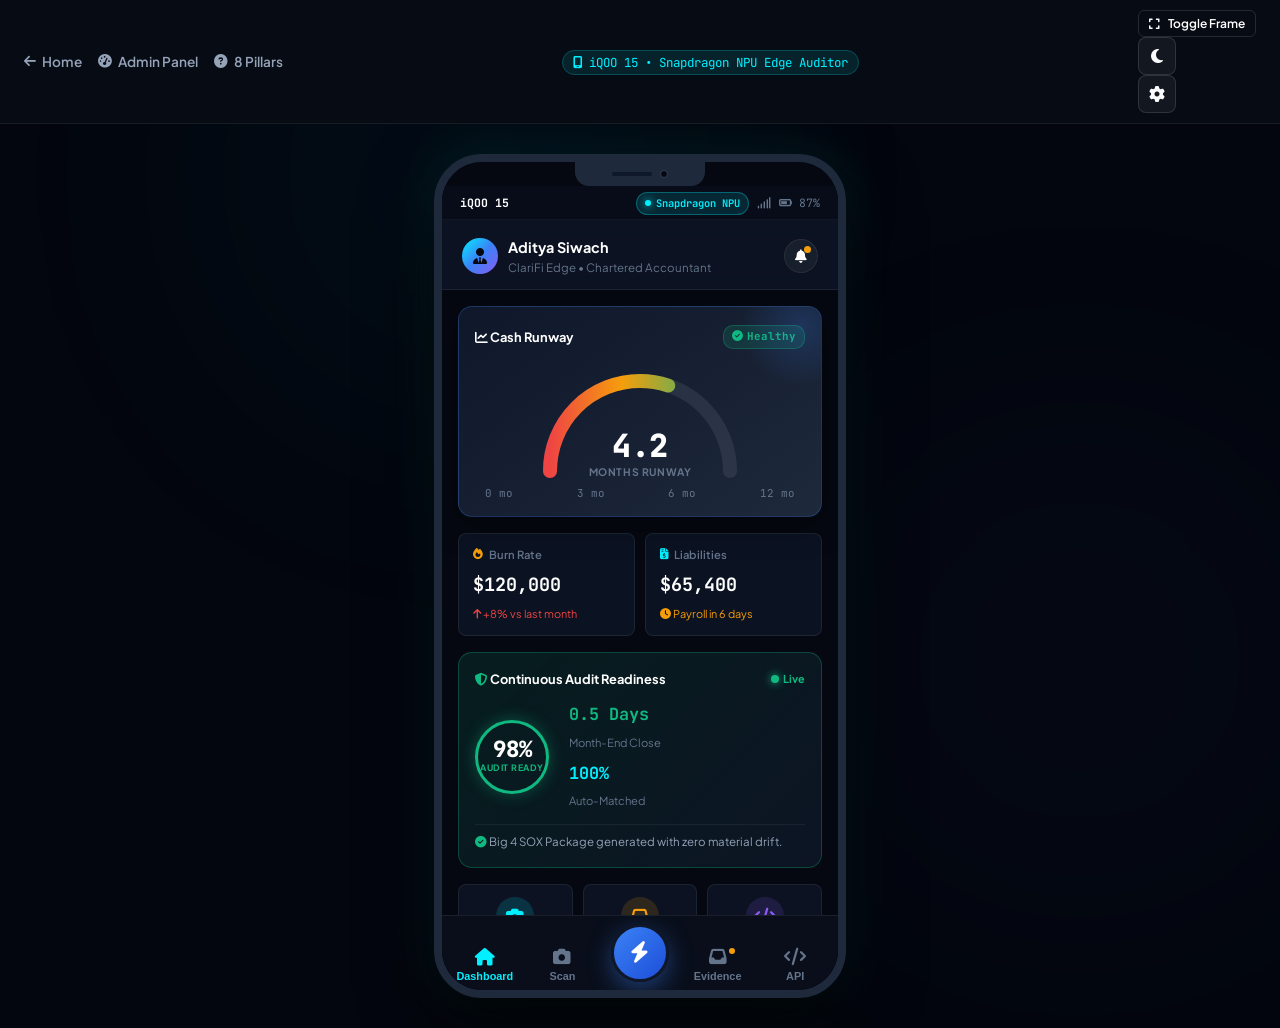
==== commit ac2468f9: "chore: rename user.html to index.html for render hosting" ====
--- a/index.html
+++ b/index.html
@@ -2,1354 +2,790 @@
 <html lang="en">
 <head>
   <meta charset="UTF-8">
-  <meta name="viewport" content="width=device-width, initial-scale=1.0">
-  <title>ClariFi | Autonomous AI ERP & Continuous Finance Audit</title>
-  <meta name="description" content="ClariFi is the AI-native finance audit and autonomous ERP platform. Close books in minutes, automate ASC 606 revenue recognition, and stay Big 4 audit-ready 365 days a year.">
-  <meta name="keywords" content="finance ERP, audit automation, autonomous accounting, ASC 606, continuous audit, Rillet alternative, fintech, AI general ledger">
-  
-  <!-- Fonts: Plus Jakarta Sans & JetBrains Mono -->
+  <meta name="viewport" content="width=device-width, initial-scale=1.0, maximum-scale=1.0, user-scalable=no">
+  <title>ClariFi Edge Auditor | iQOO 15 Snapdragon NPU &mdash; Hybrid AI Finance Audit</title>
+  <meta name="description" content="Hybrid-Edge AI Auditor for iQOO City Battles 2026. Snap invoices, extract on Snapdragon NPU offline via ExecuTorch, verify with Triton AI, and get AI CFO strategic actions in real-time.">
+
+  <!-- Fonts -->
   <link rel="preconnect" href="https://fonts.googleapis.com">
   <link rel="preconnect" href="https://fonts.gstatic.com" crossorigin>
   <link href="https://fonts.googleapis.com/css2?family=JetBrains+Mono:wght@400;500;600;700&family=Plus+Jakarta+Sans:wght@300;400;500;600;700;800&display=swap" rel="stylesheet">
-  
+
   <!-- FontAwesome Icons -->
   <link rel="stylesheet" href="https://cdnjs.cloudflare.com/ajax/libs/font-awesome/6.4.0/css/all.min.css">
-  
+
   <link rel="stylesheet" href="styles.css">
 </head>
-<body class="dark-theme">
-  <!-- Ambient Gradient Background -->
+<body class="dark-theme mobile-portal-body">
+  <!-- Ambient Glows -->
   <div class="ambient-glow glow-1"></div>
   <div class="ambient-glow glow-2"></div>
-  <div class="ambient-glow glow-3"></div>
-  <div class="grid-overlay"></div>
-
-  <!-- Announcement Bar -->
-  <div class="top-banner">
-    <div class="banner-content">
-      <span class="banner-badge">⚡ iQOO CITY BATTLES 2026</span>
-      <span>New: <strong>ClariFi Edge Auditor</strong> — Snap invoices on iQOO 15, extract on Snapdragon NPU offline, AI CFO in your pocket.</span>
-      <a href="user.html" class="banner-link">Try Mobile Edge Auditor <i class="fa-solid fa-arrow-right"></i></a>
+
+  <!-- Desktop Preview Controls Bar -->
+  <div class="mobile-viewport-bar">
+    <div class="viewport-left">
+      <a href="index.html" class="nav-back-link"><i class="fa-solid fa-arrow-left"></i> Home</a>
+      <a href="admin.html" class="nav-back-link"><i class="fa-solid fa-gauge-high"></i> Admin Panel</a>
+      <a href="why-us.html" class="nav-back-link"><i class="fa-solid fa-circle-question"></i> 8 Pillars</a>
+    </div>
+    <div class="viewport-center">
+      <span class="device-pill"><i class="fa-solid fa-mobile-screen"></i> iQOO 15 &bull; Snapdragon NPU Edge Auditor</span>
+    </div>
+    <div class="viewport-right">
+      <button class="btn btn-xs btn-outline" id="toggleDeviceFrameBtn">
+        <i class="fa-solid fa-expand"></i> Toggle Frame
+      </button>
+      <button class="btn-theme-toggle" id="themeToggleBtn" aria-label="Toggle Theme" title="Switch Theme">
+        <i class="fa-solid fa-moon"></i>
+      </button>
+      <button class="btn-settings-nav openSettingsBtn" aria-label="Open Settings" title="Workspace Settings">
+        <i class="fa-solid fa-gear"></i>
+      </button>
     </div>
   </div>
 
-  <!-- Navigation Header -->
-  <header class="navbar" id="navbar">
-    <div class="nav-container">
-      <a href="#" class="brand-logo">
-        <div class="logo-mark">
-          <div class="logo-icon-inner"></div>
-        </div>
-        <span class="brand-text">Clari<span>Fi</span></span>
-      </a>
-
-      <nav class="nav-menu" id="navMenu">
-        <a href="index.html" class="nav-link active">Home</a>
-        <div class="nav-item dropdown">
-          <a href="#platform" class="nav-link">Platform <i class="fa-solid fa-chevron-down nav-chevron"></i></a>
-          <div class="dropdown-panel">
-            <div class="dropdown-grid">
-              <a href="#platform" class="dropdown-card">
-                <div class="drop-icon"><i class="fa-solid fa-microchip"></i></div>
-                <div>
-                  <div class="drop-title">Autonomous General Ledger</div>
-                  <div class="drop-desc">Continuous real-time closing with AI auto-matching.</div>
-                </div>
-              </a>
-              <a href="#platform" class="dropdown-card">
-                <div class="drop-icon"><i class="fa-solid fa-shield-halved"></i></div>
-                <div>
-                  <div class="drop-title">Continuous Audit Vault</div>
-                  <div class="drop-desc">100% population verification with zero sampling errors.</div>
-                </div>
-              </a>
-              <a href="#platform" class="dropdown-card">
-                <div class="drop-icon"><i class="fa-solid fa-chart-waterfall"></i></div>
-                <div>
-                  <div class="drop-title">ASC 606 & IFRS 15 Engine</div>
-                  <div class="drop-desc">Automated contract parsing and revenue waterfalls.</div>
-                </div>
-              </a>
-              <a href="#platform" class="dropdown-card">
-                <div class="drop-icon"><i class="fa-solid fa-globe"></i></div>
-                <div>
-                  <div class="drop-title">Global Multi-Entity ERP</div>
-                  <div class="drop-desc">Automated intercompany eliminations & FX revaluation.</div>
-                </div>
-              </a>
-            </div>
-          </div>
-        </div>
-        <a href="#features" class="nav-link">Features</a>
-        <a href="#pricing" class="nav-link">Pricing</a>
-      </nav>
-
-      <div class="nav-actions">
-        <button class="btn-theme-toggle" id="themeToggleBtn" aria-label="Toggle Theme" title="Switch Theme">
-          <i class="fa-solid fa-moon"></i>
-        </button>
-        <button class="btn-settings-nav openSettingsBtn" aria-label="Open Settings" title="Workspace Settings">
-          <i class="fa-solid fa-gear"></i>
-        </button>
-        <button class="btn btn-primary" id="openDemoModalBtn">
-          <span>Book Demo</span>
-          <i class="fa-solid fa-arrow-right"></i>
-        </button>
-        <button class="mobile-toggle" id="mobileMenuBtn" aria-label="Toggle Navigation">
-          <i class="fa-solid fa-bars"></i>
-        </button>
+  <!-- Mobile App Frame Container -->
+  <div class="mobile-app-wrapper phone-frame-active" id="mobileAppWrapper">
+    <!-- iQOO 15 Device Mockup Frame -->
+    <div class="iphone-mockup-frame">
+      <div class="iphone-notch">
+        <div class="notch-speaker"></div>
+        <div class="notch-camera"></div>
       </div>
-    </div>
-  </header>
-
-  <main>
-    <!-- HERO SECTION -->
-    <section class="hero-section">
-      <div class="container hero-container">
-        <div class="hero-badge">
-          <span class="pulse-dot"></span>
-          <span class="badge-text">Next-Gen AI Finance Audit & Autonomous ERP</span>
-          <a href="why-us.html" class="badge-arrow">See 8 Core Pillars &rarr;</a>
-        </div>
-
-        <h1 class="hero-title">
-          Audit-Ready by Design.<br>
-          <span class="gradient-text">The Autonomous ERP</span> for Modern Finance.
-        </h1>
-
-        <p class="hero-subtitle">
-          Say goodbye to 15-day month-end closes and painful audit sampling. ClariFi connects directly to your bank feeds, Stripe, Salesforce, and billing systems to reconcile every transaction, automate ASC 606, and generate Big 4-ready audit packs in 1-click.
-        </p>
-
-        <div class="hero-cta-group">
-          <button class="btn btn-primary btn-lg pulse-glow" id="heroInteractiveDemoBtn">
-            <i class="fa-solid fa-play"></i>
-            <span>Launch Interactive Simulator</span>
-          </button>
-          <a href="why-us.html" class="btn btn-secondary btn-lg">
-            <i class="fa-solid fa-layer-group"></i>
-            <span>Why Us & 8 Core Pillars</span>
-          </a>
-          <a href="admin.html" class="btn btn-secondary btn-lg">
-            <i class="fa-solid fa-gauge-high"></i>
-            <span>Admin Panel</span>
-          </a>
-          <a href="user.html" class="btn btn-secondary btn-lg">
-            <i class="fa-solid fa-mobile-screen"></i>
-            <span>Mobile User App</span>
-          </a>
-        </div>
-
-        <!-- Live Trust Metric Tickers -->
-        <div class="hero-metrics-strip">
-          <div class="metric-item">
-            <div class="metric-val" data-target="99.8">99.8%</div>
-            <div class="metric-label">Auto-Reconciliation Rate</div>
-          </div>
-          <div class="metric-divider"></div>
-          <div class="metric-item">
-            <div class="metric-val" data-target="1.5">1.5 hrs</div>
-            <div class="metric-label">Average Month-End Close</div>
-          </div>
-          <div class="metric-divider"></div>
-          <div class="metric-item">
-            <div class="metric-val" data-target="100">100%</div>
-            <div class="metric-label">Continuous Audit Population</div>
-          </div>
-          <div class="metric-divider"></div>
-          <div class="metric-item">
-            <div class="metric-val" data-target="0">0</div>
-            <div class="metric-label">Material Weaknesses Reported</div>
-          </div>
-        </div>
-
-        <!-- HERO INTERACTIVE ERP COMMAND CENTER -->
-        <div class="product-stage" id="demo-section">
-          <div class="stage-glass-window">
-            <!-- Window Header -->
-            <div class="stage-window-topbar">
-              <div class="window-controls">
-                <span class="dot red"></span>
-                <span class="dot yellow"></span>
-                <span class="dot green"></span>
-                <span class="window-title"><i class="fa-solid fa-shield-halved"></i> ClariFi Core Engine v3.2 &bull; Production Workspace</span>
-              </div>
-              <div class="stage-status-bar">
-                <span class="status-indicator live"><span class="pulse-dot-green"></span> Live Stream Active</span>
-                <span class="status-badge"><i class="fa-solid fa-lock"></i> SOC-1 / SOX Verified</span>
-                <span class="status-badge live-latency"><i class="fa-solid fa-bolt"></i> 8ms AI Latency</span>
-              </div>
-            </div>
-
-            <!-- Tab Switcher -->
-            <div class="stage-tabs-header">
-              <button class="stage-tab active" data-tab="tab-ledger">
-                <i class="fa-solid fa-book-journal-whills"></i> Autonomous General Ledger
-                <span class="tab-badge">Live Feed</span>
+
+      <!-- Native Mobile App Screen -->
+      <div class="mobile-screen-content">
+        <!-- iQOO 15 Hardware Status Bar -->
+        <div class="iqoo-status-bar">
+          <div class="iqoo-status-left">
+            <span>iQOO 15</span>
+          </div>
+          <div class="iqoo-status-right">
+            <span class="npu-status-pill">
+              <span class="npu-pulse-dot"></span>
+              Snapdragon NPU
+            </span>
+            <span><i class="fa-solid fa-signal"></i></span>
+            <span><i class="fa-solid fa-battery-three-quarters"></i> 87%</span>
+          </div>
+        </div>
+
+        <!-- Mobile App Top Bar -->
+        <div class="mobile-header">
+          <div class="user-greeting">
+            <div class="avatar-mobile"><i class="fa-solid fa-user-tie"></i></div>
+            <div>
+              <div class="user-title">Aditya Siwach</div>
+              <div class="user-company">ClariFi Edge &bull; Chartered Accountant</div>
+            </div>
+          </div>
+          <div class="mobile-header-actions">
+            <button class="icon-btn-mobile" onclick="showToast('🔔 Invoice flagged: Acme Corp $50,000 duplicate detected', 'warning')">
+              <i class="fa-solid fa-bell"></i>
+              <span class="notif-dot"></span>
+            </button>
+          </div>
+        </div>
+
+        <!-- Scrollable Mobile App Body -->
+        <div class="mobile-body-scroll">
+
+          <!-- ===== SCREEN 1: AI CFO DASHBOARD (HOME) ===== -->
+          <div class="mobile-tab-view active" id="mobTabHome">
+
+            <!-- Cash Runway Radial Gauge -->
+            <div class="runway-gauge-card">
+              <div class="gauge-header">
+                <span><i class="fa-solid fa-chart-line"></i> Cash Runway</span>
+                <span class="gauge-badge" id="runwayBadge"><i class="fa-solid fa-circle-check"></i> Healthy</span>
+              </div>
+              <div class="gauge-container">
+                <svg class="gauge-svg" viewBox="0 0 220 120">
+                  <defs>
+                    <linearGradient id="gaugeGradient" x1="0%" y1="0%" x2="100%" y2="0%">
+                      <stop offset="0%" style="stop-color:#EF4444"/>
+                      <stop offset="40%" style="stop-color:#F59E0B"/>
+                      <stop offset="100%" style="stop-color:#10B981"/>
+                    </linearGradient>
+                  </defs>
+                  <!-- Background arc -->
+                  <path class="gauge-bg-arc" d="M 20 110 A 90 90 0 0 1 200 110" />
+                  <!-- Value arc -->
+                  <path class="gauge-value-arc" id="gaugeValueArc" d="M 20 110 A 90 90 0 0 1 200 110"
+                    stroke-dasharray="283"
+                    stroke-dashoffset="113" />
+                </svg>
+                <div class="gauge-center-text">
+                  <span class="gauge-months-val" id="gaugeMonthsVal">4.2</span>
+                  <span class="gauge-months-lbl">MONTHS RUNWAY</span>
+                </div>
+              </div>
+              <div class="gauge-labels-row">
+                <span>0 mo</span>
+                <span>3 mo</span>
+                <span>6 mo</span>
+                <span>12 mo</span>
+              </div>
+            </div>
+
+            <!-- CFO Metrics Row -->
+            <div class="cfo-metrics-row">
+              <div class="cfo-metric-card">
+                <div class="card-lbl"><i class="fa-solid fa-fire text-amber"></i> Burn Rate</div>
+                <div class="card-val" id="globalBurnValue">$120,000</div>
+                <div class="card-meta neg"><i class="fa-solid fa-arrow-up"></i> +8% vs last month</div>
+              </div>
+              <div class="cfo-metric-card">
+                <div class="card-lbl"><i class="fa-solid fa-file-invoice-dollar text-cyan"></i> Liabilities</div>
+                <div class="card-val" id="globalLiabilitiesValue">$65,400</div>
+                <div class="card-meta warn"><i class="fa-solid fa-clock"></i> Payroll in 6 days</div>
+              </div>
+            </div>
+
+            <!-- Continuous Audit Readiness -->
+            <div class="mobile-health-card">
+              <div class="health-header">
+                <span><i class="fa-solid fa-shield-halved text-emerald"></i> Continuous Audit Readiness</span>
+                <span class="live-pill"><span class="pulse-dot-green"></span> Live</span>
+              </div>
+              <div class="health-body">
+                <div class="score-circle">
+                  <span class="score-num font-mono">98%</span>
+                  <span class="score-lbl">AUDIT READY</span>
+                </div>
+                <div class="health-stats">
+                  <div class="stat-mini">
+                    <span class="val font-mono text-emerald">0.5 Days</span>
+                    <span class="lbl">Month-End Close</span>
+                  </div>
+                  <div class="stat-mini">
+                    <span class="val font-mono text-cyan">100%</span>
+                    <span class="lbl">Auto-Matched</span>
+                  </div>
+                </div>
+              </div>
+              <div class="health-footer">
+                <i class="fa-solid fa-circle-check text-emerald"></i> Big 4 SOX Package generated with zero material drift.
+              </div>
+            </div>
+
+            <!-- Quick Action Buttons -->
+            <div class="mobile-quick-actions">
+              <button class="quick-act-btn" onclick="switchMobileTab('mobTabScan')">
+                <div class="q-icon cyan"><i class="fa-solid fa-camera"></i></div>
+                <span>Snap Invoice</span>
               </button>
-              <button class="stage-tab" data-tab="tab-anomalies">
-                <i class="fa-solid fa-triangle-exclamation"></i> AI Anomaly Sentinel
-                <span class="tab-badge warning">2 Detected</span>
+              <button class="quick-act-btn" onclick="switchMobileTab('mobTabEvidence')">
+                <div class="q-icon amber"><i class="fa-solid fa-inbox"></i></div>
+                <span>Evidence Tasks (2)</span>
               </button>
-              <button class="stage-tab" data-tab="tab-revenue">
-                <i class="fa-solid fa-chart-line"></i> ASC 606 Revenue Waterfall
-                <span class="tab-badge success">Automated</span>
+              <button class="quick-act-btn" onclick="switchMobileTab('mobTabContracts')">
+                <div class="q-icon violet"><i class="fa-solid fa-code"></i></div>
+                <span>Data Contracts</span>
               </button>
-              <button class="stage-tab" data-tab="tab-audit">
-                <i class="fa-solid fa-certificate"></i> Big 4 Audit Vault
-                <span class="tab-badge primary">1-Click Pack</span>
-              </button>
-            </div>
-
-            <!-- Tab 1: Autonomous General Ledger -->
-            <div class="stage-tab-content active" id="tab-ledger">
-              <div class="stage-grid-layout">
-                <div class="stage-main-pane">
-                  <div class="pane-controls">
-                    <div class="search-box">
-                      <i class="fa-solid fa-magnifying-glass"></i>
-                      <input type="text" placeholder="Search by Hash, Vendor, Stripe Charge, or GL Account..." id="ledgerSearchInput">
+            </div>
+
+            <!-- Recent Auto-Reconciled Feed -->
+            <div class="mobile-section-header">
+              <h6>Recent Auto-Reconciled</h6>
+              <span class="font-mono text-cyan text-xs">Today</span>
+            </div>
+
+            <div class="mobile-tx-list" id="userTxList">
+              <div class="mobile-tx-item">
+                <div class="tx-ico"><i class="fa-brands fa-stripe"></i></div>
+                <div class="tx-details">
+                  <span class="tx-title">Stripe Payout Batch #88291</span>
+                  <span class="tx-sub">Auto-credited Cash 1010-00</span>
+                </div>
+                <div class="tx-amount positive font-mono">+$248,500.00</div>
+              </div>
+
+              <div class="mobile-tx-item">
+                <div class="tx-ico"><i class="fa-brands fa-aws"></i></div>
+                <div class="tx-details">
+                  <span class="tx-title">AWS Cloud Services</span>
+                  <span class="tx-sub">Amortized Hosting 6100-20</span>
+                </div>
+                <div class="tx-amount negative font-mono">-$42,118.40</div>
+              </div>
+
+              <div class="mobile-tx-item">
+                <div class="tx-ico"><i class="fa-solid fa-building"></i></div>
+                <div class="tx-details">
+                  <span class="tx-title">Datadog Enterprise ARR</span>
+                  <span class="tx-sub">Matched to PO #9910</span>
+                </div>
+                <div class="tx-amount negative font-mono">-$10,000.00</div>
+              </div>
+            </div>
+          </div>
+
+          <!-- ===== SCREEN 2: DOCUMENT UPLOAD & ANALYSIS ===== -->
+          <div class="mobile-tab-view" id="mobTabScan">
+            <div class="camera-scanner-view">
+              <div class="scan-header-card">
+                <h5><i class="fa-solid fa-microchip text-cyan"></i> AI Document Analyzer</h5>
+                <p>Upload a PDF, CSV or photo. Our AI extracts data into tables, detects unpaid salaries &amp; pending refunds, and checks bills for anomalies.</p>
+              </div>
+
+              <!-- Mode Selection Tabs -->
+              <div class="scanner-mode-tabs">
+                <button class="scanner-mode-tab active" id="tabBtnTable" onclick="switchScannerMode('table')">
+                  <i class="fa-solid fa-table"></i> PDF / CSV Table
+                </button>
+                <button class="scanner-mode-tab" id="tabBtnCamera" onclick="switchScannerMode('camera')">
+                  <i class="fa-solid fa-camera"></i> Bill Photo Check
+                </button>
+              </div>
+
+              <!-- Container 1: PDF/CSV Table Mode -->
+              <div id="tableModeContainer" class="scanner-mode-content active">
+                <div class="upload-zone" id="uploadZone" onclick="document.getElementById('pdfFileInput').click()">
+                  <!-- Default state: upload prompt -->
+                  <div class="upload-prompt" id="uploadPrompt">
+                    <div class="upload-icon-large">
+                      <i class="fa-solid fa-file-invoice"></i>
                     </div>
-                    <div class="pane-actions">
-                      <button class="btn btn-xs btn-outline" id="filterAllBtn"><i class="fa-solid fa-sliders"></i> All Entities</button>
-                      <button class="btn btn-xs btn-primary-gradient" id="triggerReconciliationBtn">
-                        <i class="fa-solid fa-wand-magic-sparkles"></i> Auto-Reconcile Ingested (4)
-                      </button>
+                    <div class="upload-prompt-text">Tap to upload PDF or CSV</div>
+                    <div class="upload-prompt-sub">Supports payrolls, ledgers & statements</div>
+                  </div>
+
+                  <!-- Uploaded state: file info (hidden by default) -->
+                  <div class="upload-file-info" id="uploadFileInfo" style="display:none;">
+                    <div class="upload-file-icon">
+                      <i class="fa-solid fa-file-circle-check"></i>
                     </div>
-                  </div>
-
-                  <div class="table-responsive">
-                    <table class="erp-table" id="ledgerTable">
+                    <div class="upload-file-details">
+                      <div class="upload-file-name" id="uploadedFileName">document.pdf</div>
+                      <div class="upload-file-status" id="uploadedFileStatus">Scanning document...</div>
+                    </div>
+                  </div>
+                </div>
+
+                <div style="display:flex; gap:8px; margin-top:10px;">
+                  <button class="btn btn-sm btn-primary-gradient" style="flex:1; font-size:0.72rem;" onclick="document.getElementById('pdfFileInput').click()">
+                    <i class="fa-solid fa-file-pdf"></i> Select PDF / CSV File
+                  </button>
+                </div>
+              </div>
+
+              <!-- Container 2: Bill Photo Check Mode (viewfinder restored) -->
+              <div id="cameraModeContainer" class="scanner-mode-content" style="display:none;">
+                <div class="camera-hud-box" id="cameraHudBox">
+                  <div class="hud-corner tl"></div>
+                  <div class="hud-corner tr"></div>
+                  <div class="hud-corner bl"></div>
+                  <div class="hud-corner br"></div>
+                  <div class="hud-guide-text">Align receipt within frame</div>
+
+                  <!-- Simulated Receipt in Viewfinder -->
+                  <div class="sample-receipt-image" id="sampleReceiptImage">
+                    <div class="receipt-paper">
+                      <div class="rec-title" id="receiptVendorName">ACME SOFTWARE CORP</div>
+                      <div class="rec-row"><span>Invoice #:</span> <span id="receiptInvNum">INV-2026-4421</span></div>
+                      <div class="rec-row"><span>Date:</span> <span id="receiptDate">Aug 22, 2026</span></div>
+                      <div class="rec-row"><span>Software License:</span> <span id="receiptLineItem">$45,000.00</span></div>
+                      <div class="rec-row"><span>GST (18%):</span> <span id="receiptTax">$5,000.00</span></div>
+                      <div class="rec-divider"></div>
+                      <div class="rec-row bold"><span>TOTAL:</span> <span id="receiptTotal">$50,000.00</span></div>
+                    </div>
+                  </div>
+
+                  <!-- Controls overlay -->
+                  <div class="hud-controls-bar">
+                    <button class="hud-tool-btn" title="Flash"><i class="fa-solid fa-bolt"></i></button>
+                    <button class="hud-shutter-btn" id="triggerEdgeScan" onclick="startEdgeProcessingFlow()">
+                      <div class="hud-shutter-inner"></div>
+                    </button>
+                    <button class="hud-tool-btn" title="Gallery" onclick="document.getElementById('galleryFileInput').click()"><i class="fa-solid fa-images"></i></button>
+                  </div>
+                </div>
+
+                <div style="display:flex; gap:8px; margin-top:10px;">
+                  <button class="btn btn-sm btn-primary-gradient" style="flex:1; font-size:0.72rem;" onclick="document.getElementById('billPhotoInput').click()">
+                    <i class="fa-solid fa-camera"></i> Take Photo / Upload Bill
+                  </button>
+                </div>
+              </div>
+
+              <!-- Shared controls & Hidden Inputs -->
+              <input type="file" id="pdfFileInput" accept=".pdf,.csv,.xlsx,application/pdf,text/csv" style="display:none;" onchange="handleFileUpload(this)">
+              <input type="file" id="billPhotoInput" accept="image/*" capture="environment" style="display:none;" onchange="handleFileUpload(this)">
+              <input type="file" id="galleryFileInput" accept="image/*,.pdf,application/pdf,.csv,text/csv" style="display:none;" onchange="handleFileUpload(this)">
+
+              <div style="display:flex; gap:8px; margin-top:10px; border-top: 1px solid rgba(255,255,255,0.06); padding-top:10px;">
+                <button class="btn btn-sm btn-outline" style="flex:1; font-size:0.72rem;" onclick="document.getElementById('galleryFileInput').click()">
+                  <i class="fa-solid fa-images"></i> Pick from Gallery
+                </button>
+                <button class="btn btn-sm btn-outline" style="flex:1; font-size:0.72rem;" onclick="startEdgeProcessingFlow()">
+                  <i class="fa-solid fa-flask"></i> Use Preset Demo
+                </button>
+              </div>
+
+              <!-- Quick Preset Invoices -->
+              <div class="preset-section-title">
+                <span><i class="fa-solid fa-flask"></i> Quick-Test Invoices</span>
+                <span class="font-mono text-xs">Hackathon Demo</span>
+              </div>
+              <div class="preset-invoices-list">
+                <div class="preset-invoice-item" onclick="loadPresetInvoice('acme')">
+                  <div class="preset-left">
+                    <span class="preset-tag danger">HIGH RISK</span>
+                    <div>
+                      <div class="preset-title">Acme Software Corp</div>
+                      <div class="preset-desc">Sunday posting &bull; +200% vendor avg drift</div>
+                    </div>
+                  </div>
+                  <div class="preset-amount">$50,000</div>
+                </div>
+                <div class="preset-invoice-item" onclick="loadPresetInvoice('datadog')">
+                  <div class="preset-left">
+                    <span class="preset-tag success">VERIFIED</span>
+                    <div>
+                      <div class="preset-title">Datadog SaaS License</div>
+                      <div class="preset-desc">Matches PO #9910 &bull; Net-30</div>
+                    </div>
+                  </div>
+                  <div class="preset-amount">$10,000</div>
+                </div>
+                <div class="preset-invoice-item" onclick="loadPresetInvoice('uber')">
+                  <div class="preset-left">
+                    <span class="preset-tag success">VERIFIED</span>
+                    <div>
+                      <div class="preset-title">Uber Business Trip</div>
+                      <div class="preset-desc">Airport ride SFO &bull; Travel expense</div>
+                    </div>
+                  </div>
+                  <div class="preset-amount">$77.40</div>
+                </div>
+                <div class="preset-invoice-item" onclick="loadPresetInvoice('cloudflare')">
+                  <div class="preset-left">
+                    <span class="preset-tag warning">DUPLICATE</span>
+                    <div>
+                      <div class="preset-title">CloudFlare Enterprise</div>
+                      <div class="preset-desc">Potential duplicate of INV-4398</div>
+                    </div>
+                  </div>
+                  <div class="preset-amount">$15,000</div>
+                </div>
+              </div>
+            </div>
+          </div>
+
+          <!-- ===== SCREEN 3: EDGE NPU PROCESSING STATE ===== -->
+          <div class="mobile-tab-view" id="mobTabProcessing">
+            <div class="edge-processing-card">
+              <div class="edge-badge-top" id="edgeBadgeTop">
+                <span>⚡ Processing on Snapdragon NPU (Offline)</span>
+                <span class="edge-timer-chip" id="edgeTimerChip">0ms</span>
+              </div>
+
+              <!-- Document being scanned with laser -->
+              <div class="camera-hud-box" style="height: 180px;">
+                <div class="holo-scan-laser" id="holoScanLaser"></div>
+                <div class="sample-receipt-image" style="transform: scale(0.8);">
+                  <div class="receipt-paper">
+                    <div class="rec-title" id="processingVendor">ACME SOFTWARE CORP</div>
+                    <div class="rec-row"><span>Invoice #:</span> <span>INV-2026-4421</span></div>
+                    <div class="rec-row"><span>Date:</span> <span>Aug 22, 2026</span></div>
+                    <div class="rec-row bold"><span>TOTAL:</span> <span id="processingTotal">$50,000.00</span></div>
+                  </div>
+                </div>
+              </div>
+
+              <!-- Telemetry Stages -->
+              <div class="edge-telemetry-box">
+                <div class="telemetry-row active" id="telRow1">
+                  <span class="telemetry-icon"><i class="fa-solid fa-spinner fa-spin"></i></span>
+                  <span>Initializing ExecuTorch Runtime...</span>
+                </div>
+                <div class="telemetry-row" id="telRow2">
+                  <span class="telemetry-icon"><i class="fa-solid fa-circle"></i></span>
+                  <span>Loading INT8 Vision Transformer on Hexagon NPU...</span>
+                </div>
+                <div class="telemetry-row" id="telRow3">
+                  <span class="telemetry-icon"><i class="fa-solid fa-circle"></i></span>
+                  <span>Extracting tables & key-value pairs...</span>
+                </div>
+                <div class="telemetry-row" id="telRow4">
+                  <span class="telemetry-icon"><i class="fa-solid fa-circle"></i></span>
+                  <span>Structuring JSON payload on-device...</span>
+                </div>
+                <div class="telemetry-row" id="telRow5">
+                  <span class="telemetry-icon"><i class="fa-solid fa-circle"></i></span>
+                  <span>Connecting to Secure Triton Server...</span>
+                </div>
+              </div>
+
+              <!-- Progress Bar -->
+              <div style="background: rgba(255,255,255,0.06); border-radius: 8px; height: 6px; overflow: hidden;">
+                <div id="edgeProgressBar" style="height: 100%; width: 0%; background: linear-gradient(90deg, #00F0FF, #3B82F6); border-radius: 8px; transition: width 0.4s ease;"></div>
+              </div>
+            </div>
+          </div>
+
+          <!-- ===== SCREEN 4: VERIFICATION & ANOMALY DETECTION ===== -->
+          <div class="mobile-tab-view" id="mobTabResults">
+            <div class="verification-results-container">
+              <!-- Extracted Data Table -->
+              <div class="extracted-data-card">
+                <div class="gauge-header" style="margin-bottom: 0;">
+                  <span><i class="fa-solid fa-table-list text-cyan"></i> Extracted Data (On-Device)</span>
+                  <span class="badge-status-pass" style="font-size: 0.68rem;"><i class="fa-solid fa-check"></i> 99.7%</span>
+                </div>
+                <table class="data-table-compact">
+                  <tr><td>Document Type</td><td id="resDocType">Tax Invoice</td></tr>
+                  <tr><td>Vendor Name</td><td id="resVendor">Acme Software Corp</td></tr>
+                  <tr><td>Invoice Date</td><td id="resDate"><span class="highlight-anomaly">Aug 22, 2026 (Sun)</span></td></tr>
+                  <tr><td>Line Items Total</td><td id="resSubtotal">$45,000.00</td></tr>
+                  <tr><td>Tax Amount (GST)</td><td id="resTax">$5,000.00</td></tr>
+                  <tr><td>Gross Total</td><td id="resTotal">$50,000.00</td></tr>
+                  <tr><td>Device ID</td><td>iQOO_15_Hackathon</td></tr>
+                  <tr><td>Extraction Latency</td><td id="resLatency">240ms (NPU)</td></tr>
+                </table>
+              </div>
+
+              <!-- Risk Score Card -->
+              <div class="risk-score-card" id="riskScoreCard">
+                <div class="risk-header-row">
+                  <div class="risk-score-badge">
+                    <i class="fa-solid fa-triangle-exclamation"></i>
+                    <span>JET Risk Score: <span id="riskScoreVal">85</span>/100</span>
+                  </div>
+                  <span class="risk-level-tag" id="riskLevelTag">HIGH RISK</span>
+                </div>
+
+                <!-- XAI Accordion -->
+                <div class="xai-accordion">
+                  <button class="xai-toggle-btn" onclick="toggleXaiAccordion()">
+                    <span><i class="fa-solid fa-brain"></i> Why was this flagged? (XAI)</span>
+                    <i class="fa-solid fa-chevron-down" id="xaiChevron"></i>
+                  </button>
+                  <div class="xai-content-body" id="xaiContentBody" style="display: none;">
+                    <p id="xaiReasonText">Invoice date falls on a <strong>Sunday (Aug 22, 2026)</strong>. Vendor amount of $50,000 is exactly <strong>200% higher</strong> than the historical average for Acme Corp ($25,000 avg over 12 months). Pattern consistent with <strong>potential duplicate or inflated billing</strong>.</p>
+                    <div class="jet-flags-list">
+                      <span class="jet-flag-pill">WEEKEND_POSTING</span>
+                      <span class="jet-flag-pill">AMOUNT_DRIFT_200%</span>
+                      <span class="jet-flag-pill">NO_PO_MATCH</span>
+                      <span class="jet-flag-pill">FIRST_TIME_AMOUNT</span>
+                    </div>
+                  </div>
+                </div>
+              </div>
+
+              <!-- ===== SMART ANALYSIS SECTION ===== -->
+              <div id="smartAnalysisSection" style="display:none;">
+
+                <!-- AI Summary -->
+                <div class="extracted-data-card" style="margin-top:12px;">
+                  <div class="gauge-header" style="margin-bottom: 0;">
+                    <span><i class="fa-solid fa-robot text-cyan"></i> AI Analysis Summary</span>
+                    <span class="badge-status-pass" style="font-size: 0.68rem;"><i class="fa-solid fa-check"></i> Scanned</span>
+                  </div>
+                  <div style="padding:10px 12px; font-size:0.78rem; color: var(--text-secondary); line-height:1.5;" id="contentSummaryText">
+                    No summary available.
+                  </div>
+                </div>
+
+                <!-- Full Data Table -->
+                <div class="extracted-data-card" id="allEntriesCard" style="margin-top:12px; display:none;">
+                  <div class="gauge-header" style="margin-bottom: 0;">
+                    <span><i class="fa-solid fa-table text-cyan"></i> Document Data Table</span>
+                    <span class="badge-status-pass" style="font-size: 0.68rem;" id="entriesCountBadge">0 entries</span>
+                  </div>
+                  <div style="padding:0 0 4px; overflow-x:auto;">
+                    <table class="entries-data-table" id="allEntriesTable">
                       <thead>
                         <tr>
+                          <th>#</th>
+                          <th>Name / Entry</th>
+                          <th>Amount</th>
                           <th>Status</th>
-                          <th>Transaction ID & Hash</th>
-                          <th>Counterparty / Source</th>
-                          <th>GL Account & Sub-ledger</th>
-                          <th>Amount</th>
-                          <th>AI Match Score</th>
-                          <th>Audit Trail</th>
                         </tr>
                       </thead>
-                      <tbody id="ledgerTableBody">
-                        <tr class="matched-row">
-                          <td><span class="tag-status success"><i class="fa-solid fa-check"></i> Reconciled</span></td>
-                          <td>
-                            <div class="tx-id">TX-89210</div>
-                            <div class="tx-hash">0x4f9a...c821</div>
-                          </td>
-                          <td>
-                            <div class="tx-vendor"><i class="fa-brands fa-stripe"></i> Stripe Payout</div>
-                            <div class="tx-meta">Batch #88291 &bull; Chase Operating</div>
-                          </td>
-                          <td>
-                            <span class="gl-code">1010-00</span> Cash & Cash Equivalents
-                          </td>
-                          <td class="amount positive">+$248,500.00</td>
-                          <td>
-                            <div class="match-score">
-                              <div class="score-bar"><div class="fill" style="width: 100%;"></div></div>
-                              <span>100%</span>
-                            </div>
-                          </td>
-                          <td>
-                            <button class="btn-audit-inspect" onclick="inspectAuditTrail('TX-89210', 'Stripe Payout Batch #88291', '+$248,500.00')">
-                              <i class="fa-solid fa-file-shield"></i> Verify
-                            </button>
-                          </td>
-                        </tr>
-
-                        <tr class="matched-row">
-                          <td><span class="tag-status success"><i class="fa-solid fa-check"></i> Reconciled</span></td>
-                          <td>
-                            <div class="tx-id">TX-89209</div>
-                            <div class="tx-hash">0x7e11...32d4</div>
-                          </td>
-                          <td>
-                            <div class="tx-vendor"><i class="fa-brands fa-aws"></i> Amazon Web Services</div>
-                            <div class="tx-meta">Inv #INV-2026-08 &bull; Silicon Valley Bank</div>
-                          </td>
-                          <td>
-                            <span class="gl-code">6100-20</span> Hosting & Cloud Infrastructure
-                          </td>
-                          <td class="amount negative">-$42,118.40</td>
-                          <td>
-                            <div class="match-score">
-                              <div class="score-bar"><div class="fill" style="width: 99.4%;"></div></div>
-                              <span>99.4%</span>
-                            </div>
-                          </td>
-                          <td>
-                            <button class="btn-audit-inspect" onclick="inspectAuditTrail('TX-89209', 'AWS Cloud Services Inv #INV-2026-08', '-$42,118.40')">
-                              <i class="fa-solid fa-file-shield"></i> Verify
-                            </button>
-                          </td>
-                        </tr>
-
-                        <tr class="matched-row">
-                          <td><span class="tag-status success"><i class="fa-solid fa-check"></i> Reconciled</span></td>
-                          <td>
-                            <div class="tx-id">TX-89208</div>
-                            <div class="tx-hash">0x91bb...841e</div>
-                          </td>
-                          <td>
-                            <div class="tx-vendor"><i class="fa-solid fa-building"></i> Datadog Enterprise</div>
-                            <div class="tx-meta">Contract ARR $120k &bull; Wire Transfer</div>
-                          </td>
-                          <td>
-                            <span class="gl-code">6200-10</span> Software Subscriptions (SaaS)
-                          </td>
-                          <td class="amount negative">-$10,000.00</td>
-                          <td>
-                            <div class="match-score">
-                              <div class="score-bar"><div class="fill" style="width: 100%;"></div></div>
-                              <span>100%</span>
-                            </div>
-                          </td>
-                          <td>
-                            <button class="btn-audit-inspect" onclick="inspectAuditTrail('TX-89208', 'Datadog Enterprise SaaS Sub', '-$10,000.00')">
-                              <i class="fa-solid fa-file-shield"></i> Verify
-                            </button>
-                          </td>
-                        </tr>
-
-                        <tr class="unmatched-row" id="pendingRow1">
-                          <td><span class="tag-status warning"><i class="fa-solid fa-arrows-rotate fa-spin"></i> AI Matching</span></td>
-                          <td>
-                            <div class="tx-id">TX-89207</div>
-                            <div class="tx-hash">0x12ab...9902</div>
-                          </td>
-                          <td>
-                            <div class="tx-vendor"><i class="fa-solid fa-money-bill-transfer"></i> Salesforce Rev Rec</div>
-                            <div class="tx-meta">Opportunity #9412 &bull; 2-Year Contract</div>
-                          </td>
-                          <td>
-                            <span class="gl-code">2100-00</span> Deferred Revenue (ASC 606)
-                          </td>
-                          <td class="amount positive">+$180,000.00</td>
-                          <td>
-                            <div class="match-score">
-                              <div class="score-bar"><div class="fill amber" style="width: 96.8%;"></div></div>
-                              <span>96.8%</span>
-                            </div>
-                          </td>
-                          <td>
-                            <button class="btn-audit-inspect" onclick="inspectAuditTrail('TX-89207', 'Salesforce Contract #9412', '+$180,000.00')">
-                              <i class="fa-solid fa-file-shield"></i> Verify
-                            </button>
-                          </td>
-                        </tr>
+                      <tbody id="allEntriesBody">
                       </tbody>
                     </table>
                   </div>
-
-                  <div class="table-footer-status">
-                    <span><i class="fa-solid fa-database"></i> Continuous Ingestion: <strong>14,892 transactions processed today</strong></span>
-                    <span class="text-emerald"><i class="fa-solid fa-circle-check"></i> Real-time Ledger Balance: $14,920,418.90</span>
-                  </div>
-                </div>
-
-                <!-- Right Side AI Copilot Assistant -->
-                <div class="stage-copilot-pane">
-                  <div class="copilot-header">
-                    <div class="copilot-title">
-                      <div class="ai-avatar"><i class="fa-solid fa-brain"></i></div>
-                      <div>
-                        <div class="name">ClariFi AI Sentinel</div>
-                        <div class="sub">Continuous Controller Copilot</div>
-                      </div>
-                    </div>
-                    <span class="status-dot"></span>
-                  </div>
-
-                  <div class="copilot-chat-history" id="copilotChat">
-                    <div class="chat-bubble ai">
-                      <p>I have continuously audited <strong>14,892 transactions</strong> across 6 bank accounts, Stripe, and Salesforce. Found 0 balance sheet drift.</p>
-                      <div class="mini-insight-card">
-                        <div class="insight-title"><i class="fa-solid fa-lightbulb"></i> Auto-Accrual Applied</div>
-                        <div class="insight-body">AWS invoice ($42,118.40) amortized over August operating cycle based on usage telemetry.</div>
-                      </div>
-                    </div>
-                  </div>
-
-                  <div class="copilot-quick-prompts">
-                    <div class="quick-title">Ask ClariFi AI:</div>
-                    <button class="btn-prompt" onclick="runCopilotQuery('Explain ASC 606 recognition schedule for Salesforce Deal #9412')">
-                      "Explain ASC 606 schedule for Deal #9412"
-                    </button>
-                    <button class="btn-prompt" onclick="runCopilotQuery('Simulate 1-click Big 4 Audit export for Q3')">
-                      "Simulate 1-click Big 4 Audit export for Q3"
-                    </button>
-                    <button class="btn-prompt" onclick="runCopilotQuery('Any unclassified wire transfers above $10k?')">
-                      "Any unclassified wire transfers >$10k?"
-                    </button>
-                  </div>
-                </div>
-              </div>
-            </div>
-
-            <!-- Tab 2: AI Anomaly Sentinel -->
-            <div class="stage-tab-content" id="tab-anomalies">
-              <div class="anomaly-view-container">
-                <div class="anomaly-banner">
-                  <div class="anomaly-icon"><i class="fa-solid fa-triangle-exclamation"></i></div>
-                  <div class="anomaly-text">
-                    <h4>Autonomous Forensic Surveillance Active</h4>
-                    <p>ClariFi continuously analyzes 100% of journal entries, vendor tax IDs, and bank wires against 40+ statistical fraud & drift models.</p>
-                  </div>
-                  <button class="btn btn-sm btn-primary" onclick="resolveAllAnomalies()">Resolve All with 1-Click AI</button>
-                </div>
-
-                <div class="anomaly-cards-grid">
-                  <div class="anomaly-card" id="anomalyCard1">
-                    <div class="card-top">
-                      <span class="badge-danger"><i class="fa-solid fa-radiation"></i> Classification Drift</span>
-                      <span class="time">Detected 4 mins ago</span>
-                    </div>
-                    <h5>Duplicate Invoice Flagged: Vendor "Figma Design Inc."</h5>
-                    <p class="anomaly-desc">Invoice #FIG-998 ($12,400) matches previously reconciled invoice #FIG-991 from SVB account on Aug 12 with identical line items.</p>
-                    <div class="ai-suggestion-box">
-                      <div class="sug-header"><i class="fa-solid fa-wand-magic-sparkles"></i> ClariFi Suggested Action</div>
-                      <p>Auto-void duplicate pending AP entry and notify billing admin.</p>
-                    </div>
-                    <div class="card-actions">
-                      <button class="btn btn-xs btn-danger" onclick="dismissAnomaly('anomalyCard1', 'Duplicate invoice voided')">Void Duplicate</button>
-                      <button class="btn btn-xs btn-outline" onclick="inspectAuditTrail('ANOM-01', 'Figma Duplicate Investigation', '$12,400.00')">Inspect Source PDF</button>
-                    </div>
-                  </div>
-
-                  <div class="anomaly-card" id="anomalyCard2">
-                    <div class="card-top">
-                      <span class="badge-warning"><i class="fa-solid fa-circle-exclamation"></i> Contract Variance</span>
-                      <span class="time">Detected 18 mins ago</span>
-                    </div>
-                    <h5>Unearned Revenue Trigger: Snowflake Consumption</h5>
-                    <p class="anomaly-desc">Customer exceeded monthly prepaid contract tier by 34% ($18,720.00). ASC 606 requires unbilled revenue true-up entry.</p>
-                    <div class="ai-suggestion-box">
-                      <div class="sug-header"><i class="fa-solid fa-wand-magic-sparkles"></i> ClariFi Suggested Action</div>
-                      <p>Create auto-adjusting journal entry: Dr. Unbilled AR / Cr. Subscription Revenue.</p>
-                    </div>
-                    <div class="card-actions">
-                      <button class="btn btn-xs btn-primary-gradient" onclick="dismissAnomaly('anomalyCard2', 'True-up entry posted')">Auto-Post True-Up Entry</button>
-                      <button class="btn btn-xs btn-outline" onclick="inspectAuditTrail('ANOM-02', 'Snowflake Contract Tier Exceedance', '$18,720.00')">Review Contract</button>
-                    </div>
-                  </div>
-                </div>
-              </div>
-            </div>
-
-            <!-- Tab 3: ASC 606 & IFRS 15 Waterfall -->
-            <div class="stage-tab-content" id="tab-revenue">
-              <div class="revenue-waterfall-view">
-                <div class="waterfall-header-stats">
-                  <div class="stat-card">
-                    <span class="label">Total Contract Value (TCV)</span>
-                    <span class="val">$38,420,000</span>
-                    <span class="sub text-emerald"><i class="fa-solid fa-arrow-trend-up"></i> +24% YoY</span>
-                  </div>
-                  <div class="stat-card">
-                    <span class="label">Recognized Revenue (Current MTD)</span>
-                    <span class="val">$3,201,840</span>
-                    <span class="sub text-cyan"><i class="fa-solid fa-calculator"></i> 100% ASC 606 compliant</span>
-                  </div>
-                  <div class="stat-card">
-                    <span class="label">Deferred Revenue Schedule</span>
-                    <span class="val">$18,940,110</span>
-                    <span class="sub text-emerald"><i class="fa-solid fa-clock"></i> 12-Month Amortization</span>
-                  </div>
-                  <div class="stat-card">
-                    <span class="label">Unbilled Receivables</span>
-                    <span class="val">$482,900</span>
-                    <span class="sub text-amber"><i class="fa-solid fa-bolt"></i> Auto-Synced with Stripe</span>
-                  </div>
-                </div>
-
-                <div class="waterfall-chart-mock">
-                  <div class="chart-title-bar">
-                    <span><i class="fa-solid fa-chart-column"></i> Multi-Element Revenue Recognition Schedule (2026-2027 Waterfall)</span>
-                    <div class="chart-toggles">
-                      <span class="badge-pill active">Monthly</span>
-                      <span class="badge-pill">Quarterly</span>
-                      <span class="badge-pill">By Product Line</span>
-                    </div>
-                  </div>
-                  
-                  <div class="waterfall-bars-container">
-                    <div class="bar-col">
-                      <div class="bar-stack">
-                        <div class="bar-part deferred" style="height: 40px;" title="Deferred: $1.2M"></div>
-                        <div class="bar-part recognized" style="height: 90px;" title="Recognized: $2.8M"></div>
-                      </div>
-                      <span class="bar-label">Aug '26</span>
-                    </div>
-                    <div class="bar-col">
-                      <div class="bar-stack">
-                        <div class="bar-part deferred" style="height: 55px;"></div>
-                        <div class="bar-part recognized" style="height: 105px;"></div>
-                      </div>
-                      <span class="bar-label">Sep '26</span>
-                    </div>
-                    <div class="bar-col">
-                      <div class="bar-stack">
-                        <div class="bar-part deferred" style="height: 70px;"></div>
-                        <div class="bar-part recognized" style="height: 120px;"></div>
-                      </div>
-                      <span class="bar-label">Oct '26</span>
-                    </div>
-                    <div class="bar-col">
-                      <div class="bar-stack">
-                        <div class="bar-part deferred" style="height: 85px;"></div>
-                        <div class="bar-part recognized" style="height: 135px;"></div>
-                      </div>
-                      <span class="bar-label">Nov '26</span>
-                    </div>
-                    <div class="bar-col">
-                      <div class="bar-stack">
-                        <div class="bar-part deferred" style="height: 100px;"></div>
-                        <div class="bar-part recognized" style="height: 150px;"></div>
-                      </div>
-                      <span class="bar-label">Dec '26</span>
-                    </div>
-                    <div class="bar-col">
-                      <div class="bar-stack">
-                        <div class="bar-part deferred" style="height: 120px;"></div>
-                        <div class="bar-part recognized" style="height: 165px;"></div>
-                      </div>
-                      <span class="bar-label">Jan '27</span>
-                    </div>
-                  </div>
-
-                  <div class="waterfall-legend">
-                    <span><span class="legend-dot rec"></span> Recognized SaaS Revenue</span>
-                    <span><span class="legend-dot def"></span> Deferred Revenue Reserve</span>
-                    <span><span class="legend-dot usage"></span> Usage True-ups (Auto-metered)</span>
-                  </div>
-                </div>
-              </div>
-            </div>
-
-            <!-- Tab 4: Big 4 Audit Vault -->
-            <div class="stage-tab-content" id="tab-audit">
-              <div class="audit-vault-view">
-                <div class="audit-hero-box">
-                  <div class="audit-stamp">
-                    <i class="fa-solid fa-stamp"></i>
-                    <span>AUDIT READY</span>
-                  </div>
-                  <div class="audit-meta-info">
-                    <h3>1-Click Big 4 & SOX Audit Package Generator</h3>
-                    <p>Every transaction in ClariFi has a cryptographic SHA-256 integrity hash linking the initial source contract, Stripe invoice, bank statement PDF, and double-entry GL journal record.</p>
-                  </div>
-                  <button class="btn btn-primary btn-md" onclick="generateAuditPackage()">
-                    <i class="fa-solid fa-file-zipper"></i> Export Full Audit Pack (.ZIP)
+                  <!-- Table stats -->
+                  <div class="table-stats-bar" id="tableStatsBar"></div>
+                </div>
+
+                <!-- Pending Refunds Alert -->
+                <div class="extracted-data-card issue-alert-card" id="pendingRefundsCard" style="margin-top:12px; display:none;">
+                  <div class="gauge-header" style="margin-bottom: 0;">
+                    <span><i class="fa-solid fa-rotate-left" style="color:#EF4444;"></i> Pending Refunds</span>
+                    <span class="risk-level-tag" style="font-size:0.65rem; padding:2px 8px;" id="refundCountBadge">0 found</span>
+                  </div>
+                  <div id="pendingRefundsList" style="padding:8px 12px;"></div>
+                </div>
+
+                <!-- Unpaid Salaries Alert -->
+                <div class="extracted-data-card issue-alert-card" id="unpaidSalariesCard" style="margin-top:12px; display:none;">
+                  <div class="gauge-header" style="margin-bottom: 0;">
+                    <span><i class="fa-solid fa-user-clock" style="color:#F59E0B;"></i> Unpaid Salaries</span>
+                    <span class="risk-level-tag med" style="font-size:0.65rem; padding:2px 8px;" id="salaryCountBadge">0 found</span>
+                  </div>
+                  <div id="unpaidSalariesList" style="padding:8px 12px;"></div>
+                </div>
+
+                <!-- All Clear Message -->
+                <div id="allClearMessage" style="display:none; text-align:center; padding:16px; margin-top:12px; border-radius:12px; background: rgba(16,185,129,0.08); border: 1px solid rgba(16,185,129,0.2);">
+                  <i class="fa-solid fa-circle-check" style="font-size:1.5rem; color:#10B981; margin-bottom:6px;"></i>
+                  <div style="color:#10B981; font-weight:600; font-size:0.85rem;">All Clear</div>
+                  <div style="color: var(--text-secondary); font-size:0.72rem; margin-top:4px;">No pending refunds or unpaid salaries detected in this document.</div>
+                </div>
+
+                <!-- Raw Text (collapsible) -->
+                <details style="margin-top:12px;">
+                  <summary style="font-size:0.72rem; color: var(--text-muted); cursor:pointer; padding:8px 0;"><i class="fa-solid fa-code"></i> View Raw Extracted Text</summary>
+                  <div style="max-height:150px; overflow-y:auto; margin-top:4px;">
+                    <pre style="font-size:0.62rem; color: var(--text-muted); white-space:pre-wrap; word-break:break-word; font-family: var(--font-mono); background: rgba(0,0,0,0.3); padding:10px; border-radius:8px; margin:0;" id="rawTextPreview"></pre>
+                  </div>
+                </details>
+              </div>
+
+              <!-- Proceed to CFO Strategy Button -->
+              <button class="btn-cfo-action primary" onclick="switchMobileTab('mobTabCfo')" id="proceedToCfoBtn">
+                <i class="fa-solid fa-arrow-right"></i> View AI CFO Strategic Actions
+              </button>
+            </div>
+          </div>
+
+          <!-- ===== SCREEN 5: AI CFO STRATEGY HANDOFF ===== -->
+          <div class="mobile-tab-view" id="mobTabCfo">
+            <div class="cfo-strategy-card">
+              <!-- Runway Impact Alert -->
+              <div class="runway-impact-alert" id="runwayImpactAlert">
+                <i class="fa-solid fa-exclamation-triangle"></i>
+                <span><strong>Warning:</strong> This $50,000 invoice drops cash runway from <strong>4.2 to 2.8 months</strong>.</span>
+              </div>
+
+              <!-- DeepSeek-R1 AI CFO Reasoning -->
+              <div class="cfo-reasoning-bubble">
+                <div class="bubble-header">
+                  <i class="fa-solid fa-robot"></i>
+                  <span>DeepSeek-R1 AI CFO Agent</span>
+                </div>
+                <div class="action-steps-list" id="cfoActionSteps">
+                  <div class="action-step-item">
+                    <span class="step-num-badge">1</span>
+                    <span id="cfoStep1">Renegotiate payment terms with Acme Corp to <strong>Net-60</strong> instead of Net-30, preserving $50k liquidity for 30 additional days.</span>
+                  </div>
+                  <div class="action-step-item">
+                    <span class="step-num-badge">2</span>
+                    <span id="cfoStep2">Freeze Q3 discretionary marketing spend to preserve <strong>$15,000 liquidity</strong> buffer.</span>
+                  </div>
+                  <div class="action-step-item">
+                    <span class="step-num-badge">3</span>
+                    <span id="cfoStep3">Accelerate AR collections by offering a <strong>2% early-payment discount</strong> on top 5 pending client invoices ($180k outstanding).</span>
+                  </div>
+                </div>
+              </div>
+
+              <!-- Action Buttons -->
+              <div class="cfo-action-buttons-grid">
+                <button class="btn-cfo-action primary" onclick="openNet60EmailModal()">
+                  <i class="fa-solid fa-envelope"></i> Draft Clarification Email to Vendor
+                </button>
+                <button class="btn-cfo-action danger" onclick="flagHighRiskToBoard()">
+                  <i class="fa-solid fa-flag"></i> Flag as High Risk to Board
+                </button>
+                <button class="btn-cfo-action outline" onclick="simulateRunwayRecovery()">
+                  <i class="fa-solid fa-chart-line"></i> Simulate Cash Flow Recovery
+                </button>
+              </div>
+            </div>
+          </div>
+
+          <!-- ===== EVIDENCE TASKS TAB ===== -->
+          <div class="mobile-tab-view" id="mobTabEvidence">
+            <div class="evidence-mobile-view">
+              <div class="mobile-section-header">
+                <h6>Auditor Evidence Requests</h6>
+                <span class="badge-mini-amber" id="mobPendingBadge">2 Pending</span>
+              </div>
+
+              <div class="evidence-mobile-card" id="mobEvCard1">
+                <div class="ev-card-top">
+                  <span class="ev-cat"><i class="fa-solid fa-building-columns"></i> Cash & Bank</span>
+                  <span class="ev-due">Due Tomorrow</span>
+                </div>
+                <h5>August 2026 SVB Bank Statement (PDF)</h5>
+                <p class="ev-sub">Requested by Lead Auditor Alex Thorne for cash reconciliation test.</p>
+                <div class="ev-action-box">
+                  <button class="btn btn-sm btn-primary-gradient btn-block" onclick="simulateMobileEvidenceUpload('mobEvCard1', 'SVB_Statement_Aug2026.pdf')">
+                    <i class="fa-solid fa-upload"></i> 1-Tap Upload from Phone
                   </button>
                 </div>
-
-                <div class="audit-evidence-grid">
-                  <div class="evidence-card">
-                    <div class="evidence-header">
-                      <i class="fa-solid fa-file-invoice-dollar"></i>
-                      <div>
-                        <h6>ASC 606 Revenue Schedule</h6>
-                        <span class="status-green"><i class="fa-solid fa-check-double"></i> 100% Population Tested</span>
-                      </div>
-                    </div>
-                    <p class="evidence-desc">Full contract-to-cash reconciliation with automated multi-element revenue attribution schedules.</p>
-                    <div class="hash-tag">HASH: 0x9f88...a210d</div>
-                  </div>
-
-                  <div class="evidence-card">
-                    <div class="evidence-header">
-                      <i class="fa-solid fa-building-columns"></i>
-                      <div>
-                        <h6>Bank & Cash Confirmations</h6>
-                        <span class="status-green"><i class="fa-solid fa-check-double"></i> Real-time API Proof</span>
-                      </div>
-                    </div>
-                    <p class="evidence-desc">Zero manual bank confirmation letters needed. Direct cryptographic verification with Chase, SVB, Brex.</p>
-                    <div class="hash-tag">HASH: 0x44a1...e770c</div>
-                  </div>
-
-                  <div class="evidence-card">
-                    <div class="evidence-header">
-                      <i class="fa-solid fa-diagram-project"></i>
-                      <div>
-                        <h6>Intercompany Eliminations</h6>
-                        <span class="status-green"><i class="fa-solid fa-check-double"></i> Zero Imbalances</span>
-                      </div>
-                    </div>
-                    <p class="evidence-desc">Multi-entity transfer pricing and automated elimination journals with FX spot rates logged at execution.</p>
-                    <div class="hash-tag">HASH: 0x11ee...6609b</div>
-                  </div>
-                </div>
-              </div>
-            </div>
-          </div>
-        </div>
-
-        <!-- Integration Marquee / Logo Ribbon -->
-        <div class="integrations-strip">
-          <div class="strip-label">NATIVE BI-DIRECTIONAL INTEGRATIONS WITH YOUR ENTIRE STACK</div>
-          <div class="logo-marquee">
-            <div class="marquee-track">
-              <span class="partner-logo"><i class="fa-brands fa-stripe"></i> Stripe</span>
-              <span class="partner-logo"><i class="fa-brands fa-salesforce"></i> Salesforce</span>
-              <span class="partner-logo"><i class="fa-brands fa-aws"></i> AWS Cloud</span>
-              <span class="partner-logo"><i class="fa-solid fa-credit-card"></i> Brex</span>
-              <span class="partner-logo"><i class="fa-solid fa-building-columns"></i> Plaid</span>
-              <span class="partner-logo"><i class="fa-solid fa-snowflake"></i> Snowflake</span>
-              <span class="partner-logo"><i class="fa-solid fa-file-contract"></i> Ironclad</span>
-              <span class="partner-logo"><i class="fa-solid fa-chart-pie"></i> Carta</span>
-              <span class="partner-logo"><i class="fa-solid fa-cube"></i> NetSuite Sync</span>
-              <span class="partner-logo"><i class="fa-solid fa-receipt"></i> Ramp</span>
-              <!-- Repeated for seamless loop -->
-              <span class="partner-logo"><i class="fa-brands fa-stripe"></i> Stripe</span>
-              <span class="partner-logo"><i class="fa-brands fa-salesforce"></i> Salesforce</span>
-              <span class="partner-logo"><i class="fa-brands fa-aws"></i> AWS Cloud</span>
-              <span class="partner-logo"><i class="fa-solid fa-credit-card"></i> Brex</span>
-              <span class="partner-logo"><i class="fa-solid fa-building-columns"></i> Plaid</span>
-            </div>
-          </div>
-        </div>
-      </div>
-    </section>
-
-    <!-- CORE FEATURES / PLATFORM CAPABILITIES -->
-    <section class="section features-section" id="platform">
-      <div class="container">
-        <div class="section-header">
-          <div class="section-tag">ENGINEERED FOR THE MODERN CFO</div>
-          <h2 class="section-title">Everything you need to close in hours,<br>not weeks.</h2>
-          <p class="section-subtitle">
-            Traditional ERPs like NetSuite were designed in 1998. ClariFi is built from the ground up for SaaS, usage-based billing, multi-entity complexity, and autonomous AI audits.
-          </p>
-        </div>
-
-        <div class="features-grid">
-          <!-- Card 1 -->
-          <div class="feature-card glass-card">
-            <div class="feature-icon-wrapper">
-              <div class="feature-icon cyan"><i class="fa-solid fa-wand-magic-sparkles"></i></div>
-              <span class="card-pill">Real-time</span>
-            </div>
-            <h3 class="feature-title">Autonomous General Ledger</h3>
-            <p class="feature-text">
-              ClariFi continuously digests bank feeds, invoices, Stripe charges, and payroll. Transactions are auto-categorized into your chart of accounts with 99.8% precision.
-            </p>
-            <div class="feature-footer">
-              <div class="feature-metric">
-                <span class="num">0.5 days</span>
-                <span class="lbl">to complete month-end close</span>
-              </div>
-            </div>
-          </div>
-
-          <!-- Card 2 -->
-          <div class="feature-card glass-card">
-            <div class="feature-icon-wrapper">
-              <div class="feature-icon emerald"><i class="fa-solid fa-shield-halved"></i></div>
-              <span class="card-pill">Big 4 Ready</span>
-            </div>
-            <h3 class="feature-title">Continuous 100% Population Audit</h3>
-            <p class="feature-text">
-              Stop pulling 25 random sample invoices for auditors. ClariFi generates mathematically verifiable audit trails linking every line item to its source contract and bank wire.
-            </p>
-            <div class="feature-footer">
-              <div class="feature-metric">
-                <span class="num">100%</span>
-                <span class="lbl">coverage vs 0.1% legacy sampling</span>
-              </div>
-            </div>
-          </div>
-
-          <!-- Card 3 -->
-          <div class="feature-card glass-card">
-            <div class="feature-icon-wrapper">
-              <div class="feature-icon violet"><i class="fa-solid fa-chart-waterfall"></i></div>
-              <span class="card-pill">ASC 606 & IFRS 15</span>
-            </div>
-            <h3 class="feature-title">Automated Revenue Recognition</h3>
-            <p class="feature-text">
-              Handles multi-year contracts, usage tiers, mid-cycle upgrades, and co-termed renewals. Deferred revenue schedules and revenue waterfalls update in real-time.
-            </p>
-            <div class="feature-footer">
-              <div class="feature-metric">
-                <span class="num">1-Click</span>
-                <span class="lbl">deferred to recognized revenue waterfall</span>
-              </div>
-            </div>
-          </div>
-
-          <!-- Card 4 -->
-          <div class="feature-card glass-card">
-            <div class="feature-icon-wrapper">
-              <div class="feature-icon amber"><i class="fa-solid fa-globe"></i></div>
-              <span class="card-pill">Global Scale</span>
-            </div>
-            <h3 class="feature-title">Multi-Entity & Multi-Currency</h3>
-            <p class="feature-text">
-              Consolidate 10+ international subsidiaries in seconds. Automatic intercompany eliminations, live FX revaluations, and dual GAAP/IFRS reporting.
-            </p>
-            <div class="feature-footer">
-              <div class="feature-metric">
-                <span class="num">140+</span>
-                <span class="lbl">supported fiat currencies with live FX</span>
-              </div>
-            </div>
-          </div>
-
-          <!-- Card 5 -->
-          <div class="feature-card glass-card">
-            <div class="feature-icon-wrapper">
-              <div class="feature-icon cyan"><i class="fa-solid fa-brain"></i></div>
-              <span class="card-pill">FP&A AI</span>
-            </div>
-            <h3 class="feature-title">ClariFi AI Financial Copilot</h3>
-            <p class="feature-text">
-              Ask deep accounting and audit questions in plain English: "Why did gross margin drop 2% in EMEA?" or "Show unbilled revenue for customers over $50k ARR."
-            </p>
-            <div class="feature-footer">
-              <div class="feature-metric">
-                <span class="num">&lt; 1 sec</span>
-                <span class="lbl">instant query response time</span>
-              </div>
-            </div>
-          </div>
-
-          <!-- Card 6 -->
-          <div class="feature-card glass-card">
-            <div class="feature-icon-wrapper">
-              <div class="feature-icon emerald"><i class="fa-solid fa-radar"></i></div>
-              <span class="card-pill">Forensic AI</span>
-            </div>
-            <h3 class="feature-title">Real-Time Anomaly & Fraud Guard</h3>
-            <p class="feature-text">
-              Autonomous background workers monitor every ledger movement, flagging duplicate invoices, unapproved bank details changes, or unexpected expense surges.
-            </p>
-            <div class="feature-footer">
-              <div class="feature-metric">
-                <span class="num">24/7</span>
-                <span class="lbl">continuous forensic surveillance</span>
-              </div>
-            </div>
-          </div>
-        </div>
-      </div>
-    </section>
-
-    <!-- INTERACTIVE COMPARISON SECTION -->
-    <section class="section comparison-section" id="comparison">
-      <div class="container">
-        <div class="section-header">
-          <div class="section-tag">THE PARADIGM SHIFT</div>
-          <h2 class="section-title">Legacy ERPs vs. ClariFi Autonomous ERP</h2>
-          <p class="section-subtitle">
-            See how ClariFi replaces disconnected spreadsheets, clunky 90s interfaces, and manual audit fire-drills with modern autonomous software.
-          </p>
-        </div>
-
-        <div class="comparison-table-wrapper glass-card">
-          <table class="comparison-table">
-            <thead>
-              <tr>
-                <th class="feature-col">Dimension</th>
-                <th class="legacy-col"><i class="fa-solid fa-circle-xmark text-danger"></i> Legacy ERP (NetSuite / QBO)</th>
-                <th class="clarifi-col"><i class="fa-solid fa-circle-check text-emerald"></i> ClariFi Autonomous Platform</th>
-              </tr>
-            </thead>
-            <tbody>
-              <tr>
-                <td class="feature-col"><strong>Month-End Close Duration</strong></td>
-                <td class="legacy-col">10 to 18 days of manual spreadsheet reconciliations</td>
-                <td class="clarifi-col"><span class="highlight-green"><i class="fa-solid fa-bolt"></i> Continuous Real-Time (Avg. 2 hours)</span></td>
-              </tr>
-              <tr>
-                <td class="feature-col"><strong>Audit Verification Method</strong></td>
-                <td class="legacy-col">Manual 0.1% sampling; weeks of pulling PDF invoices</td>
-                <td class="clarifi-col"><span class="highlight-green"><i class="fa-solid fa-check"></i> 100% Population Tested with Hash Verification</span></td>
-              </tr>
-              <tr>
-                <td class="feature-col"><strong>ASC 606 Revenue Recognition</strong></td>
-                <td class="legacy-col">Fragile Excel spreadsheets with broken VLOOKUPs</td>
-                <td class="clarifi-col"><span class="highlight-green"><i class="fa-solid fa-wand-magic-sparkles"></i> Automated contract parsing & live waterfalls</span></td>
-              </tr>
-              <tr>
-                <td class="feature-col"><strong>Bank & Stripe Ingestion</strong></td>
-                <td class="legacy-col">CSV imports, daily sync failures, manual matching</td>
-                <td class="clarifi-col"><span class="highlight-green"><i class="fa-solid fa-plug-circle-check"></i> Native bi-directional Webhooks & 99.8% AI match</span></td>
-              </tr>
-              <tr>
-                <td class="feature-col"><strong>Multi-Entity Consolidation</strong></td>
-                <td class="legacy-col">Manual Excel elimination tabs and stale FX rates</td>
-                <td class="clarifi-col"><span class="highlight-green"><i class="fa-solid fa-globe"></i> Automated intercompany eliminations & live FX</span></td>
-              </tr>
-              <tr>
-                <td class="feature-col"><strong>Implementation Time</strong></td>
-                <td class="legacy-col">6 to 12 months & $100k+ in consultant fees</td>
-                <td class="clarifi-col"><span class="highlight-green"><i class="fa-solid fa-rocket"></i> Live in 5 business days with automated data migration</span></td>
-              </tr>
-            </tbody>
-          </table>
-        </div>
-      </div>
-    </section>
-
-    <!-- INTERACTIVE ROI & AUDIT SAVINGS CALCULATOR -->
-    <section class="section calculator-section" id="calculator">
-      <div class="container">
-        <div class="section-header">
-          <div class="section-tag">CALCULATE YOUR TIME & CAPITAL SAVINGS</div>
-          <h2 class="section-title">See your direct ROI with ClariFi</h2>
-          <p class="section-subtitle">
-            Input your company's revenue, transaction volume, and finance headcount to quantify hours saved and audit cost reductions.
-          </p>
-        </div>
-
-        <div class="calculator-container glass-card">
-          <div class="calc-inputs-pane">
-            <div class="slider-group">
-              <div class="slider-header">
-                <label for="calcArrRange">Annual Recurring Revenue (ARR)</label>
-                <span class="slider-value-display" id="arrDisplay">$25,000,000</span>
-              </div>
-              <input type="range" min="1000000" max="100000000" step="1000000" value="25000000" id="calcArrRange" class="styled-range">
-              <div class="slider-ticks">
-                <span>$1M</span>
-                <span>$25M</span>
-                <span>$50M</span>
-                <span>$100M+</span>
-              </div>
-            </div>
-
-            <div class="slider-group">
-              <div class="slider-header">
-                <label for="calcTxRange">Monthly Transactions</label>
-                <span class="slider-value-display" id="txDisplay">25,000 / mo</span>
-              </div>
-              <input type="range" min="1000" max="250000" step="1000" value="25000" id="calcTxRange" class="styled-range">
-              <div class="slider-ticks">
-                <span>1k</span>
-                <span>50k</span>
-                <span>100k</span>
-                <span>250k+</span>
-              </div>
-            </div>
-
-            <div class="slider-group">
-              <div class="slider-header">
-                <label for="calcTeamRange">Finance & Accounting Team Size</label>
-                <span class="slider-value-display" id="teamDisplay">4 people</span>
-              </div>
-              <input type="range" min="1" max="30" step="1" value="4" id="calcTeamRange" class="styled-range">
-              <div class="slider-ticks">
-                <span>1</span>
-                <span>5</span>
-                <span>15</span>
-                <span>30+</span>
-              </div>
-            </div>
-          </div>
-
-          <div class="calc-results-pane">
-            <div class="results-header">
-              <div class="results-tag"><i class="fa-solid fa-sparkles"></i> Estimated Annual Value</div>
-              <div class="results-big-number" id="annualSavings">$148,500</div>
-              <div class="results-big-desc">Direct labor, audit prep & consultant savings per year</div>
-            </div>
-
-            <div class="results-metrics-grid">
-              <div class="res-item">
-                <span class="res-val" id="closeDaysSaved">12.5 Days</span>
-                <span class="res-lbl">Month-End Close Accelerated</span>
-              </div>
-              <div class="res-item">
-                <span class="res-val" id="hoursSavedYear">1,920 hrs</span>
-                <span class="res-lbl">Finance Hours Saved / Year</span>
-              </div>
-              <div class="res-item">
-                <span class="res-val" id="auditCostDrop">85%</span>
-                <span class="res-lbl">Audit Prep Fee Reduction</span>
-              </div>
-              <div class="res-item">
-                <span class="res-val" id="roiMultiplier">7.4x</span>
-                <span class="res-lbl">First-Year Estimated ROI</span>
-              </div>
-            </div>
-
-            <button class="btn btn-primary btn-block" id="calcGetReportBtn">
-              <span>Get Custom Finance Audit Assessment</span>
-              <i class="fa-solid fa-arrow-right"></i>
+              </div>
+
+              <div class="evidence-mobile-card" id="mobEvCard2">
+                <div class="ev-card-top">
+                  <span class="ev-cat"><i class="fa-solid fa-file-contract"></i> Vendor Compliance</span>
+                  <span class="ev-due">Due in 3 Days</span>
+                </div>
+                <h5>Signed Vendor MSA & W-9: Acme Tech Services</h5>
+                <p class="ev-sub">Required to clear high-risk wire review ($48,500.00).</p>
+                <div class="ev-action-box">
+                  <button class="btn btn-sm btn-primary-gradient btn-block" onclick="simulateMobileEvidenceUpload('mobEvCard2', 'Signed_W9_AcmeTech.pdf')">
+                    <i class="fa-solid fa-upload"></i> 1-Tap Upload from Phone
+                  </button>
+                </div>
+              </div>
+
+              <div class="evidence-mobile-card completed">
+                <div class="ev-card-top">
+                  <span class="ev-cat"><i class="fa-solid fa-check-double text-emerald"></i> Completed</span>
+                  <span class="ev-due text-emerald">Aug 20</span>
+                </div>
+                <h5>Salesforce MSA Master Agreement #9412</h5>
+                <p class="ev-sub">Uploaded & OCR extracted. Linked to ASC 606 revenue waterfall.</p>
+              </div>
+            </div>
+          </div>
+
+          <!-- ===== DATA CONTRACTS INSPECTOR TAB ===== -->
+          <div class="mobile-tab-view" id="mobTabContracts">
+            <div class="extracted-data-card">
+              <div class="gauge-header" style="margin-bottom: 0;">
+                <span><i class="fa-solid fa-code text-cyan"></i> API Data Contracts</span>
+                <span style="font-size: 0.68rem; color: var(--text-muted);">Hackathon Spec v1.0</span>
+              </div>
+
+              <!-- Contract Tabs -->
+              <div class="contract-tabs">
+                <button class="contract-tab-btn active" onclick="switchContractTab('request')" id="contractTabReq">
+                  <i class="fa-solid fa-arrow-up-from-bracket"></i> Edge → Cloud
+                </button>
+                <button class="contract-tab-btn" onclick="switchContractTab('response')" id="contractTabRes">
+                  <i class="fa-solid fa-arrow-down-to-bracket"></i> Cloud → Edge
+                </button>
+              </div>
+
+              <!-- Request JSON -->
+              <div id="contractRequest">
+                <pre class="code-block-json">{
+  "device_id": "iQOO_15_Hackathon_Unit_1",
+  "auth_token": "bearer_xxx",
+  "extracted_data": {
+    "document_type": "tax_invoice",
+    "vendor_name": "Acme Software Corp",
+    "invoice_date": "2026-08-22",
+    "line_items_total": 45000.00,
+    "tax_amount": 5000.00,
+    "gross_total": 50000.00
+  },
+  "request_type": "audit_and_cfo_analysis"
+}</pre>
+              </div>
+
+              <!-- Response JSON -->
+              <div id="contractResponse" style="display: none;">
+                <pre class="code-block-json">{
+  "status": "success",
+  "audit_results": {
+    "risk_score": 85,
+    "risk_level": "HIGH",
+    "explainable_ai_reason": "Invoice date falls on a Sunday. Vendor amount is exactly 200% higher than historical average for Acme Corp."
+  },
+  "cfo_assistant": {
+    "updated_runway_months": 2.8,
+    "updated_cash_burn": 120000.00,
+    "action_steps": [
+      "Renegotiate payment terms with Acme Corp to Net-60.",
+      "Freeze Q3 discretionary marketing spend to preserve $15k liquidity.",
+      "Accelerate AR collections by offering a 2% discount on top 5 pending client invoices."
+    ]
+  }
+}</pre>
+              </div>
+
+              <button class="btn-cfo-action outline" onclick="copyContractJson()" style="margin-top: 8px;">
+                <i class="fa-solid fa-copy"></i> Copy to Clipboard
+              </button>
+            </div>
+          </div>
+
+        </div>
+
+        <!-- ===== BOTTOM NAVIGATION BAR ===== -->
+        <nav class="mobile-bottom-nav" style="position: relative;">
+          <button class="nav-tab active" data-mob-tab="mobTabHome" onclick="switchMobileTab('mobTabHome')">
+            <i class="fa-solid fa-house"></i>
+            <span>Dashboard</span>
+          </button>
+          <button class="nav-tab" data-mob-tab="mobTabScan" onclick="switchMobileTab('mobTabScan')">
+            <i class="fa-solid fa-camera"></i>
+            <span>Scan</span>
+          </button>
+
+          <!-- FAB Button (Center) -->
+          <div class="fab-container" style="position: relative; bottom: auto; left: auto; transform: none;">
+            <button class="fab-btn-iqoo" onclick="switchMobileTab('mobTabScan')" title="New Audit Capture">
+              <i class="fa-solid fa-bolt"></i>
             </button>
           </div>
-        </div>
-      </div>
-    </section>
-
-    <!-- INTEGRATIONS ECOSYSTEM -->
-    <section class="section integrations-section" id="integrations">
-      <div class="container">
-        <div class="section-header">
-          <div class="section-tag">UNIFIED FINANCIAL GRAPH</div>
-          <h2 class="section-title">Plug into your existing financial pipeline</h2>
-          <p class="section-subtitle">
-            Zero engineering overhead. Connect your banking, CRM, payment gateway, and cap table tools in under 5 minutes with pre-built bi-directional webhooks.
-          </p>
-        </div>
-
-        <div class="integrations-grid">
-          <div class="integration-card glass-card">
-            <div class="int-icon"><i class="fa-brands fa-stripe"></i></div>
-            <h4>Stripe & Billing</h4>
-            <p>Sync disputes, gross payouts, refunds, and multi-currency billing directly to sub-ledgers.</p>
-            <span class="int-status"><i class="fa-solid fa-circle-check"></i> Instant Sync</span>
-          </div>
-
-          <div class="integration-card glass-card">
-            <div class="int-icon"><i class="fa-brands fa-salesforce"></i></div>
-            <h4>Salesforce & HubSpot</h4>
-            <p>Ingest complex master service agreements, co-terming, and non-standard contract terms.</p>
-            <span class="int-status"><i class="fa-solid fa-circle-check"></i> Instant Sync</span>
-          </div>
-
-          <div class="integration-card glass-card">
-            <div class="int-icon"><i class="fa-solid fa-building-columns"></i></div>
-            <h4>12,000+ Global Banks</h4>
-            <p>Direct live feeds via Plaid, SVB, JPMorgan, Chase, Brex, Ramp, and Mercury with statement verification.</p>
-            <span class="int-status"><i class="fa-solid fa-circle-check"></i> Instant Sync</span>
-          </div>
-
-          <div class="integration-card glass-card">
-            <div class="int-icon"><i class="fa-solid fa-file-contract"></i></div>
-            <h4>Ironclad & DocuSign</h4>
-            <p>AI scans signed contract PDFs to extract payment terms, termination clauses, and ASC 606 triggers.</p>
-            <span class="int-status"><i class="fa-solid fa-circle-check"></i> Instant Sync</span>
-          </div>
-        </div>
-      </div>
-    </section>
-
-    <!-- TESTIMONIALS & SOCIAL PROOF -->
-    <section class="section testimonials-section" id="solutions">
-      <div class="container">
-        <div class="section-header">
-          <div class="section-tag">TRUSTED BY LEADING TECH CFOs</div>
-          <h2 class="section-title">What controllers & VP Finance say</h2>
-          <p class="section-subtitle">
-            High-growth tech companies rely on ClariFi to eliminate audit stress and scale to IPO readiness.
-          </p>
-        </div>
-
-        <div class="testimonials-grid">
-          <div class="testimonial-card glass-card">
-            <div class="quote-icon"><i class="fa-solid fa-quote-left"></i></div>
-            <p class="quote-text">
-              "We migrated from NetSuite to ClariFi in just 4 days. Our month-end close went from 14 painful days of spreadsheet reconciliation to under 3 hours. Our Big 4 audit was completed in record time with zero adjustments."
-            </p>
-            <div class="author-block">
-              <div class="author-avatar"><i class="fa-solid fa-user-tie"></i></div>
-              <div>
-                <div class="author-name">Elena Rostova</div>
-                <div class="author-role">VP of Finance &bull; NexaAI ($45M ARR)</div>
-              </div>
-            </div>
-          </div>
-
-          <div class="testimonial-card glass-card">
-            <div class="quote-icon"><i class="fa-solid fa-quote-left"></i></div>
-            <p class="quote-text">
-              "The automated ASC 606 revenue waterfall alone paid for the platform in month one. ClariFi parses our multi-element Salesforce contracts instantly and provides an unbreakable cryptographic audit trail."
-            </p>
-            <div class="author-block">
-              <div class="author-avatar"><i class="fa-solid fa-user-shield"></i></div>
-              <div>
-                <div class="author-name">Marcus Vance</div>
-                <div class="author-role">Chief Financial Officer &bull; CloudMatrix</div>
-              </div>
-            </div>
-          </div>
-
-          <div class="testimonial-card glass-card">
-            <div class="quote-icon"><i class="fa-solid fa-quote-left"></i></div>
-            <p class="quote-text">
-              "Having continuous 100% population audit readiness gives our board total confidence. We don't fear audit season anymore—we literally just grant the auditors read-only access to our ClariFi Audit Vault."
-            </p>
-            <div class="author-block">
-              <div class="author-avatar"><i class="fa-solid fa-user-astronaut"></i></div>
-              <div>
-                <div class="author-name">Sarah Chen</div>
-                <div class="author-role">Corporate Controller &bull; HyperScale Global</div>
-              </div>
-            </div>
-          </div>
-        </div>
-      </div>
-    </section>
-
-    <!-- SECURITY & COMPLIANCE BADGES -->
-    <section class="section security-section">
-      <div class="container">
-        <div class="security-card glass-card">
-          <div class="sec-left">
-            <div class="sec-badge"><i class="fa-solid fa-lock"></i> ENTERPRISE SECURITY GUARANTEED</div>
-            <h3>Bank-Grade Encryption & Regulatory Compliance</h3>
-            <p>Your financial records are protected with SHA-256 cryptographic audit stamping, AES-256 data at rest, and strict SOC-1 Type II controls.</p>
-          </div>
-          <div class="sec-badges-grid">
-            <div class="trust-badge">
-              <i class="fa-solid fa-certificate"></i>
-              <span>SOC 1 Type II</span>
-            </div>
-            <div class="trust-badge">
-              <i class="fa-solid fa-shield"></i>
-              <span>SOC 2 Type II</span>
-            </div>
-            <div class="trust-badge">
-              <i class="fa-solid fa-scale-balanced"></i>
-              <span>SOX 404 Ready</span>
-            </div>
-            <div class="trust-badge">
-              <i class="fa-solid fa-building-shield"></i>
-              <span>ISO 27001</span>
-            </div>
-          </div>
-        </div>
-      </div>
-    </section>
-
-    <!-- PRICING TIERS -->
-    <section class="section pricing-section" id="pricing">
-      <div class="container">
-        <div class="section-header">
-          <div class="section-tag">TRANSPARENT VALUE-BASED PRICING</div>
-          <h2 class="section-title">Built for Seed to Pre-IPO Finance Teams</h2>
-          <p class="section-subtitle">
-            Scale your ERP smoothly as your transaction volume and entity footprint expands.
-          </p>
-        </div>
-
-        <div class="pricing-grid">
-          <!-- Tier 1 -->
-          <div class="pricing-card glass-card">
-            <div class="plan-header">
-              <h3 class="plan-name">Growth</h3>
-              <p class="plan-desc">For early-stage startups replacing QuickBooks & manual spreadsheets.</p>
-              <div class="plan-price">
-                <span class="currency">$</span>
-                <span class="amt">750</span>
-                <span class="period">/ month</span>
-              </div>
-            </div>
-            <ul class="plan-features">
-              <li><i class="fa-solid fa-check text-emerald"></i> Autonomous GL & Bank Sync</li>
-              <li><i class="fa-solid fa-check text-emerald"></i> Up to 10,000 tx / month</li>
-              <li><i class="fa-solid fa-check text-emerald"></i> Standard ASC 606 Schedules</li>
-              <li><i class="fa-solid fa-check text-emerald"></i> 2 Legal Entities</li>
-              <li><i class="fa-solid fa-check text-emerald"></i> 1-Click Audit Export</li>
-            </ul>
-            <button class="btn btn-outline btn-block" onclick="openDemoModalWithPlan('Growth')">Get Started</button>
-          </div>
-
-          <!-- Tier 2 (Featured) -->
-          <div class="pricing-card glass-card featured-plan">
-            <div class="popular-ribbon">MOST POPULAR</div>
-            <div class="plan-header">
-              <h3 class="plan-name">Scale ERP</h3>
-              <p class="plan-desc">For fast-growing tech companies with complex contracts & billing.</p>
-              <div class="plan-price">
-                <span class="currency">$</span>
-                <span class="amt">1,950</span>
-                <span class="period">/ month</span>
-              </div>
-            </div>
-            <ul class="plan-features">
-              <li><i class="fa-solid fa-check text-emerald"></i> <strong>Everything in Growth +</strong></li>
-              <li><i class="fa-solid fa-check text-emerald"></i> Unlimited Transactions & Bank Feeds</li>
-              <li><i class="fa-solid fa-check text-emerald"></i> Multi-Entity Intercompany Eliminations</li>
-              <li><i class="fa-solid fa-check text-emerald"></i> AI Forensic Anomaly Sentinel</li>
-              <li><i class="fa-solid fa-check text-emerald"></i> ClariFi AI Copilot Query Engine</li>
-              <li><i class="fa-solid fa-check text-emerald"></i> Dedicated Big 4 Audit Liaison</li>
-            </ul>
-            <button class="btn btn-primary btn-block pulse-glow" onclick="openDemoModalWithPlan('Scale ERP')">Start 14-Day Pilot</button>
-          </div>
-
-          <!-- Tier 3 -->
-          <div class="pricing-card glass-card">
-            <div class="plan-header">
-              <h3 class="plan-name">Enterprise & Pre-IPO</h3>
-              <p class="plan-desc">For global organizations requiring custom ERP workflows and SOX compliance.</p>
-              <div class="plan-price">
-                <span class="amt">Custom</span>
-              </div>
-            </div>
-            <ul class="plan-features">
-              <li><i class="fa-solid fa-check text-emerald"></i> <strong>Everything in Scale +</strong></li>
-              <li><i class="fa-solid fa-check text-emerald"></i> Unlimited Multi-Currency Subsidiaries</li>
-              <li><i class="fa-solid fa-check text-emerald"></i> SOX 404 Key Control Automation</li>
-              <li><i class="fa-solid fa-check text-emerald"></i> Custom ERP Migrations (NetSuite/SAP)</li>
-              <li><i class="fa-solid fa-check text-emerald"></i> Custom SLA & 24/7 Dedicated Controller Support</li>
-            </ul>
-            <button class="btn btn-outline btn-block" onclick="openDemoModalWithPlan('Enterprise')">Contact Sales</button>
-          </div>
-        </div>
-      </div>
-    </section>
-
-    <!-- CALL TO ACTION BANNER -->
-    <section class="section cta-section">
-      <div class="container">
-        <div class="cta-box glass-card">
-          <div class="cta-glow"></div>
-          <h2>Ready to transform your finance operations?</h2>
-          <p>Join forward-thinking CFOs who closed their books in hours and completed flawless Big 4 audits with ClariFi.</p>
-          <div class="cta-actions">
-            <button class="btn btn-primary btn-lg pulse-glow" id="ctaOpenDemoBtn">
-              <span>Book Your VIP Audit Assessment</span>
-              <i class="fa-solid fa-arrow-right"></i>
-            </button>
-            <button class="btn btn-secondary btn-lg" id="ctaOpenSandboxBtn">
-              <i class="fa-solid fa-terminal"></i> Try Interactive Sandbox
-            </button>
-          </div>
-          <div class="cta-reassurance">
-            <span><i class="fa-solid fa-shield-check"></i> Free 14-Day Sandbox</span>
-            <span><i class="fa-solid fa-clock"></i> 5-Day Fast-Track Migration</span>
-            <span><i class="fa-solid fa-headset"></i> Dedicated CPA Onboarding</span>
-          </div>
-        </div>
-      </div>
-    </section>
-  </main>
-
-  <!-- FOOTER -->
-  <footer class="footer">
-    <div class="container footer-container">
-      <div class="footer-top">
-        <div class="footer-brand">
-          <div class="brand-logo">
-            <div class="logo-mark"><div class="logo-icon-inner"></div></div>
-            <span class="brand-text">Clari<span>Fi</span></span>
-          </div>
-          <p class="brand-bio">
-            ClariFi is the autonomous AI finance audit and next-generation ERP platform for high-growth enterprises and modern finance leaders.
-          </p>
-          <div class="social-links">
-            <a href="#" aria-label="LinkedIn"><i class="fa-brands fa-linkedin"></i></a>
-            <a href="#" aria-label="Twitter"><i class="fa-brands fa-x-twitter"></i></a>
-            <a href="#" aria-label="GitHub"><i class="fa-brands fa-github"></i></a>
-          </div>
-        </div>
-
-        <div class="footer-links-group">
-          <div class="footer-col">
-            <h5>Platform</h5>
-            <ul>
-              <li><a href="#platform">Autonomous General Ledger</a></li>
-              <li><a href="#platform">ASC 606 Waterfall</a></li>
-              <li><a href="#platform">Continuous Big 4 Audit Vault</a></li>
-              <li><a href="#platform">Multi-Entity Consolidation</a></li>
-              <li><a href="#platform">AI Anomaly Sentinel</a></li>
-            </ul>
-          </div>
-
-          <div class="footer-col">
-            <h5>Solutions</h5>
-            <ul>
-              <li><a href="#solutions">For SaaS & Tech</a></li>
-              <li><a href="#solutions">For Pre-IPO Companies</a></li>
-              <li><a href="#solutions">For Audit & Accounting Firms</a></li>
-              <li><a href="#comparison">NetSuite Migration</a></li>
-              <li><a href="#calculator">ROI Calculator</a></li>
-            </ul>
-          </div>
-
-          <div class="footer-col">
-            <h5>Security & Legal</h5>
-            <ul>
-              <li><a href="#">SOC 1 & SOC 2 Reports</a></li>
-              <li><a href="#">SOX 404 Readiness</a></li>
-              <li><a href="#">Privacy Policy</a></li>
-              <li><a href="#">Terms of Service</a></li>
-              <li><a href="#">Security Trust Center</a></li>
-            </ul>
-          </div>
-        </div>
-      </div>
-
-      <div class="footer-bottom">
-        <div>&copy; 2026 ClariFi Inc. All rights reserved. Built for autonomous finance.</div>
-        <div class="footer-status-pill">
-          <span class="pulse-dot-green"></span> All Systems Operational (99.99% SLA)
-        </div>
-      </div>
-    </div>
-  </footer>
-
-  <!-- MODAL: INTERACTIVE SANDBOX EXPERIMENT -->
-  <div class="modal-overlay" id="sandboxModal">
-    <div class="modal-card glass-card">
-      <div class="modal-header">
-        <div class="modal-title">
-          <i class="fa-solid fa-terminal text-cyan"></i>
-          <div>
-            <h3>ClariFi Interactive Ledger Sandbox</h3>
-            <span class="sub">Simulate live journal entry auto-reconciliation and instant hash verification.</span>
-          </div>
-        </div>
-        <button class="modal-close" id="closeSandboxModal">&times;</button>
-      </div>
-
-      <div class="modal-body">
-        <div class="sandbox-simulator-box">
-          <div class="sandbox-input-row">
-            <div class="form-group">
-              <label>Select Mock Transaction Scenario</label>
-              <select id="mockScenarioSelect" class="form-control">
-                <option value="saas_contract">SaaS Multi-Year Subscription ($120,000 ARR via Stripe)</option>
-                <option value="cloud_spend">AWS Cloud Usage Invoice ($38,400 with Unbilled Accrual)</option>
-                <option value="intercompany">Intercompany Transfer (US Parent to UK Subsidiary £50,000)</option>
-              </select>
-            </div>
-            <button class="btn btn-primary" id="runSandboxSimulationBtn">
-              <i class="fa-solid fa-play"></i> Process Transaction
-            </button>
-          </div>
-
-          <div class="sandbox-terminal" id="sandboxTerminal">
-            <div class="term-line info">[System] ClariFi Autonomous Ledger Node connected. Ready for ingestion.</div>
-            <div class="term-line success">&gt; Select a scenario and click "Process Transaction" to simulate real-time AI reconciliation...</div>
-          </div>
-        </div>
-      </div>
-      
-      <div class="modal-footer">
-        <span><i class="fa-solid fa-circle-info"></i> All sandbox actions are cryptographically simulated in browser memory.</span>
-        <button class="btn btn-secondary" id="closeSandboxModalFooter">Done</button>
+
+          <button class="nav-tab" data-mob-tab="mobTabEvidence" onclick="switchMobileTab('mobTabEvidence')">
+            <i class="fa-solid fa-inbox"></i>
+            <span>Evidence</span>
+            <span class="badge-dot-amber"></span>
+          </button>
+          <button class="nav-tab" data-mob-tab="mobTabContracts" onclick="switchMobileTab('mobTabContracts')">
+            <i class="fa-solid fa-code"></i>
+            <span>API</span>
+          </button>
+        </nav>
       </div>
     </div>
   </div>
 
-  <!-- MODAL: SCHEDULE DEMO / VIP AUDIT ASSESSMENT -->
-  <div class="modal-overlay" id="demoModal">
-    <div class="modal-card glass-card">
+  <!-- ===== MODAL: CLARIFICATION EMAIL DRAFT ===== -->
+  <div class="modal-overlay" id="net60EmailModal">
+    <div class="modal-card glass-card" style="max-width: 500px;">
       <div class="modal-header">
         <div class="modal-title">
-          <i class="fa-solid fa-calendar-check text-emerald"></i>
+          <i class="fa-solid fa-envelope text-cyan"></i>
           <div>
-            <h3>Schedule Your VIP ClariFi Assessment</h3>
-            <span class="sub">Speak with our senior ERP and Big 4 audit readiness specialists.</span>
-          </div>
-        </div>
-        <button class="modal-close" id="closeDemoModal">&times;</button>
+            <h3>Draft Clarification Email</h3>
+            <span class="sub">Auto-generated vendor inquiry</span>
+          </div>
+        </div>
+        <button class="modal-close" onclick="closeNet60EmailModal()">&times;</button>
       </div>
-
-      <form id="demoRequestForm" class="modal-body modal-form">
-        <div class="form-row">
-          <div class="form-group">
-            <label>Work Email</label>
-            <input type="email" required placeholder="cfo@company.com" class="form-control" id="demoEmail">
-          </div>
-          <div class="form-group">
-            <label>Full Name</label>
-            <input type="text" required placeholder="Jane Doe" class="form-control" id="demoName">
-          </div>
-        </div>
-
-        <div class="form-row">
-          <div class="form-group">
-            <label>Company Name</label>
-            <input type="text" required placeholder="Acme Technologies" class="form-control" id="demoCompany">
-          </div>
-          <div class="form-group">
-            <label>Current ERP / Accounting Stack</label>
-            <select class="form-control" id="demoCurrentStack">
-              <option value="netsuite">NetSuite</option>
-              <option value="quickbooks">QuickBooks Online</option>
-              <option value="sage_intacct">Sage Intacct</option>
-              <option value="xero">Xero / Spreadsheets</option>
-              <option value="other">Other / Custom</option>
-            </select>
-          </div>
-        </div>
-
-        <div class="form-group">
-          <label>Selected Plan / Interest</label>
-          <input type="text" readonly class="form-control" id="demoPlanInterest" value="Scale ERP (Autonomous GL + Audit Vault)">
-        </div>
-
-        <div class="form-group">
-          <label>Primary Challenge</label>
-          <textarea rows="2" class="form-control" placeholder="E.g., Month-end close taking 14 days, upcoming Big 4 audit prep, complex ASC 606..."></textarea>
-        </div>
-
-        <button type="submit" class="btn btn-primary btn-block btn-lg pulse-glow" id="submitDemoFormBtn">
-          <span>Confirm VIP Demo Booking</span>
-          <i class="fa-solid fa-arrow-right"></i>
-        </button>
-      </form>
-
+      <div class="modal-body" style="padding: 16px;">
+        <div style="margin-bottom: 12px;">
+          <label style="font-size: 0.75rem; color: var(--text-muted); font-weight: 600; display: block; margin-bottom: 4px;">To:</label>
+          <div style="font-family: var(--font-mono); font-size: 0.82rem; color: #fff; background: rgba(0,0,0,0.3); padding: 8px 12px; border-radius: 6px; border: 1px solid var(--border-subtle);">accounts@acmesoftware.com</div>
+        </div>
+        <div style="margin-bottom: 12px;">
+          <label style="font-size: 0.75rem; color: var(--text-muted); font-weight: 600; display: block; margin-bottom: 4px;">Subject:</label>
+          <div style="font-family: var(--font-mono); font-size: 0.82rem; color: #fff; background: rgba(0,0,0,0.3); padding: 8px 12px; border-radius: 6px; border: 1px solid var(--border-subtle);">Clarification Request — INV-2026-4421</div>
+        </div>
+        <div style="margin-bottom: 12px;">
+          <label style="font-size: 0.75rem; color: var(--text-muted); font-weight: 600; display: block; margin-bottom: 4px;">Body:</label>
+          <div id="dynamicDraftEmailBody" style="font-size: 0.78rem; color: var(--text-secondary); background: rgba(0,0,0,0.3); padding: 12px; border-radius: 6px; border: 1px solid var(--border-subtle); line-height: 1.5; max-height: 220px; overflow-y: auto;">
+            Dear Accounts Payable Team,<br><br>
+            We received Invoice <strong>INV-2026-4421</strong> (Amount: <strong>$50,000.00</strong>). Our automated auditing system flagged a few items for review before we can process payment.<br><br>
+            Specifically, we noticed the invoice was posted on a weekend, and the total amount differs significantly from our historical average. Could you please review and confirm the details of this charge?<br><br>
+            We appreciate your prompt assistance to help us resolve this quickly.<br><br>
+            Warm regards,<br>
+            <strong>Aditya Siwach, CA</strong><br>
+            ClariFi Edge Finance Team<br>
+            <em>Powered by ClariFi AI CFO Assistant</em>
+          </div>
+        </div>
+      </div>
       <div class="modal-footer">
-        <span class="text-muted"><i class="fa-solid fa-lock"></i> No obligation. We sign standard NDAs before review.</span>
+        <button class="btn btn-secondary" onclick="closeNet60EmailModal()">Cancel</button>
+        <button class="btn btn-primary" onclick="sendNet60Email()"><i class="fa-solid fa-paper-plane"></i> Send Email</button>
       </div>
     </div>
   </div>
 
-  <!-- MODAL: AUDIT TRAIL VERIFIER / INSPECTOR -->
-  <div class="modal-overlay" id="auditInspectModal">
-    <div class="modal-card glass-card">
-      <div class="modal-header">
-        <div class="modal-title">
-          <i class="fa-solid fa-file-shield text-emerald"></i>
-          <div>
-            <h3 id="inspectModalTitle">Cryptographic Audit Trail Verification</h3>
-            <span class="sub" id="inspectModalSub">Transaction Hash Verification</span>
-          </div>
-        </div>
-        <button class="modal-close" id="closeInspectModal">&times;</button>
-      </div>
-
-      <div class="modal-body">
-        <div class="audit-drilldown-chain">
-          <div class="audit-node">
-            <div class="node-badge"><i class="fa-solid fa-file-invoice"></i> Step 1: Source Document</div>
-            <div class="node-details">
-              <div class="node-name" id="inspectSourceDoc">Stripe Payout Batch #88291</div>
-              <div class="node-meta">Ingested via Bi-directional Webhook &bull; Confirmed Bank Settlement</div>
-            </div>
-            <span class="node-check"><i class="fa-solid fa-check"></i></span>
-          </div>
-
-          <div class="chain-connector"></div>
-
-          <div class="audit-node">
-            <div class="node-badge"><i class="fa-solid fa-microchip"></i> Step 2: AI Classification & GL Entry</div>
-            <div class="node-details">
-              <div class="node-name">Auto-debited 1010-00 (Cash) / Auto-credited 1100-00 (Accounts Receivable)</div>
-              <div class="node-meta">Confidence: 100.0% &bull; Standard Double-Entry Ledger Validated</div>
-            </div>
-            <span class="node-check"><i class="fa-solid fa-check"></i></span>
-          </div>
-
-          <div class="chain-connector"></div>
-
-          <div class="audit-node">
-            <div class="node-badge"><i class="fa-solid fa-stamp"></i> Step 3: Immutability & SOX Hash</div>
-            <div class="node-details">
-              <div class="node-name font-mono" id="inspectHashDisplay">SHA256: 4f9a72e811c821bc0094ae1b992fcae9</div>
-              <div class="node-meta">Locked in Continuous Big 4 Audit Vault &bull; Tamper-evident</div>
-            </div>
-            <span class="node-check"><i class="fa-solid fa-check-double text-emerald"></i></span>
-          </div>
-        </div>
-      </div>
-
-      <div class="modal-footer">
-        <button class="btn btn-secondary" id="closeInspectModalBtn">Close Verification</button>
-        <button class="btn btn-primary" onclick="generateAuditPackage()"><i class="fa-solid fa-download"></i> Download Auditor PDF</button>
-      </div>
-    </div>
-  </div>
-
-  <!-- MODAL: APPLICATION SETTINGS -->
+  <!-- ===== MODAL: APPLICATION SETTINGS ===== -->
   <div class="modal-overlay" id="settingsModal">
     <div class="modal-card glass-card settings-modal-card">
       <div class="modal-header">
@@ -1427,6 +863,14 @@
           </div>
 
           <div class="form-group">
+            <label>Edge NPU Runtime</label>
+            <select class="form-control">
+              <option value="executorch">ExecuTorch INT8 (Snapdragon Hexagon NPU)</option>
+              <option value="tflite">TensorFlow Lite (CPU Fallback)</option>
+            </select>
+          </div>
+
+          <div class="form-group">
             <label>Primary Accounting Framework</label>
             <select class="form-control">
               <option value="us_gaap">US GAAP (ASC 606 / ASC 842)</option>
@@ -1450,8 +894,19 @@
 
           <div class="setting-toggle-row">
             <div class="toggle-label-group">
+              <strong>Offline NPU Processing Priority</strong>
+              <p>Prioritizes on-device Snapdragon NPU extraction before cloud handoff.</p>
+            </div>
+            <label class="switch-toggle">
+              <input type="checkbox" checked>
+              <span class="slider-switch"></span>
+            </label>
+          </div>
+
+          <div class="setting-toggle-row">
+            <div class="toggle-label-group">
               <strong>Automated Mobile Evidence Reminders</strong>
-              <p>Sends instant push notifications to client mobile users for pending audit requests.</p>
+              <p>Sends instant push notifications for pending audit requests.</p>
             </div>
             <label class="switch-toggle">
               <input type="checkbox" checked>
@@ -1468,7 +923,7 @@
     </div>
   </div>
 
-  <!-- TOAST NOTIFICATION CONTAINER -->
+  <!-- TOAST CONTAINER -->
   <div class="toast-container" id="toastContainer"></div>
 
   <script src="app.js"></script>
--- a/styles.css
+++ b/styles.css
@@ -4662,6 +4662,411 @@
   margin: 4px 0;
 }
 
+/* ====== UPLOAD ZONE ====== */
+.upload-zone {
+  position: relative;
+  width: 100%;
+  min-height: 140px;
+  background: linear-gradient(135deg, rgba(0,240,255,0.03), rgba(59,130,246,0.03));
+  border: 2px dashed rgba(0,240,255,0.2);
+  border-radius: var(--radius-md);
+  display: flex;
+  align-items: center;
+  justify-content: center;
+  cursor: pointer;
+  transition: all 0.3s ease;
+  overflow: hidden;
+}
+
+.upload-zone:hover {
+  border-color: rgba(0,240,255,0.4);
+  background: linear-gradient(135deg, rgba(0,240,255,0.06), rgba(59,130,246,0.06));
+}
+
+.upload-prompt {
+  display: flex;
+  flex-direction: column;
+  align-items: center;
+  gap: 8px;
+  padding: 24px;
+}
+
+.upload-icon-large {
+  width: 52px;
+  height: 52px;
+  border-radius: 50%;
+  background: linear-gradient(135deg, rgba(0,240,255,0.12), rgba(59,130,246,0.12));
+  border: 2px solid rgba(0,240,255,0.25);
+  display: flex;
+  align-items: center;
+  justify-content: center;
+  font-size: 1.3rem;
+  color: var(--cyan);
+}
+
+.upload-prompt-text {
+  font-size: 0.85rem;
+  font-weight: 600;
+  color: var(--text-primary);
+}
+
+.upload-prompt-sub {
+  font-size: 0.68rem;
+  color: var(--text-muted);
+}
+
+/* Upload File Info (shown after file selected) */
+.upload-file-info {
+  display: flex;
+  align-items: center;
+  gap: 12px;
+  padding: 20px 24px;
+  width: 100%;
+}
+
+.upload-file-icon {
+  width: 44px;
+  height: 44px;
+  border-radius: 10px;
+  background: linear-gradient(135deg, rgba(16,185,129,0.15), rgba(16,185,129,0.05));
+  border: 1px solid rgba(16,185,129,0.3);
+  display: flex;
+  align-items: center;
+  justify-content: center;
+  font-size: 1.2rem;
+  color: #10B981;
+  flex-shrink: 0;
+}
+
+.upload-file-details {
+  flex: 1;
+  min-width: 0;
+}
+
+.upload-file-info .upload-file-name {
+  font-family: var(--font-mono);
+  font-size: 0.75rem;
+  color: var(--text-primary);
+  font-weight: 600;
+  white-space: nowrap;
+  overflow: hidden;
+  text-overflow: ellipsis;
+}
+
+.upload-file-info .upload-file-status {
+  font-size: 0.68rem;
+  color: var(--cyan);
+  font-weight: 500;
+  margin-top: 2px;
+}
+
+/* Upload Action Buttons */
+.upload-actions-grid {
+  display: grid;
+  grid-template-columns: 1fr 1fr;
+  gap: 8px;
+  margin-top: 10px;
+}
+
+.upload-action-btn {
+  display: flex;
+  flex-direction: column;
+  align-items: center;
+  gap: 4px;
+  padding: 14px 10px;
+  border-radius: var(--radius-md);
+  border: 1px solid rgba(255,255,255,0.08);
+  background: rgba(255,255,255,0.03);
+  cursor: pointer;
+  transition: all 0.25s ease;
+  text-align: center;
+}
+
+.upload-action-btn i {
+  font-size: 1.3rem;
+  margin-bottom: 2px;
+}
+
+.upload-action-btn.primary {
+  background: linear-gradient(135deg, rgba(0,240,255,0.08), rgba(59,130,246,0.08));
+  border-color: rgba(0,240,255,0.25);
+  color: var(--cyan);
+}
+
+.upload-action-btn.primary:hover {
+  background: linear-gradient(135deg, rgba(0,240,255,0.15), rgba(59,130,246,0.15));
+  border-color: rgba(0,240,255,0.4);
+  transform: translateY(-1px);
+}
+
+.upload-action-btn.secondary {
+  background: linear-gradient(135deg, rgba(245,158,11,0.06), rgba(239,68,68,0.06));
+  border-color: rgba(245,158,11,0.2);
+  color: #F59E0B;
+}
+
+.upload-action-btn.secondary:hover {
+  background: linear-gradient(135deg, rgba(245,158,11,0.12), rgba(239,68,68,0.12));
+  border-color: rgba(245,158,11,0.35);
+  transform: translateY(-1px);
+}
+
+.upload-action-label {
+  font-size: 0.78rem;
+  font-weight: 700;
+  color: inherit;
+}
+
+.upload-action-desc {
+  font-size: 0.62rem;
+  color: var(--text-muted);
+  font-weight: 400;
+}
+
+/* ====== ENTRIES DATA TABLE ====== */
+.entries-data-table {
+  width: 100%;
+  border-collapse: collapse;
+  font-size: 0.72rem;
+}
+
+.entries-data-table thead {
+  position: sticky;
+  top: 0;
+  z-index: 2;
+}
+
+.entries-data-table th {
+  background: rgba(0,240,255,0.06);
+  color: var(--cyan);
+  font-weight: 700;
+  font-size: 0.65rem;
+  text-transform: uppercase;
+  letter-spacing: 0.05em;
+  padding: 8px 10px;
+  text-align: left;
+  border-bottom: 1px solid rgba(0,240,255,0.15);
+  white-space: nowrap;
+}
+
+.entries-data-table th:first-child {
+  width: 32px;
+  text-align: center;
+}
+
+.entries-data-table th:nth-child(3) {
+  text-align: right;
+}
+
+.entries-data-table th:nth-child(4) {
+  text-align: center;
+  width: 90px;
+}
+
+.entries-data-table td {
+  padding: 8px 10px;
+  border-bottom: 1px solid rgba(255,255,255,0.04);
+  color: var(--text-primary);
+  vertical-align: middle;
+}
+
+.entries-data-table td:first-child {
+  text-align: center;
+  color: var(--text-muted);
+  font-family: var(--font-mono);
+  font-size: 0.65rem;
+}
+
+.entries-data-table td:nth-child(3) {
+  text-align: right;
+  font-family: var(--font-mono);
+  font-weight: 600;
+}
+
+.entries-data-table td:nth-child(4) {
+  text-align: center;
+}
+
+.entries-data-table tbody tr {
+  transition: background 0.15s ease;
+}
+
+.entries-data-table tbody tr:hover {
+  background: rgba(0,240,255,0.04);
+}
+
+.entries-data-table tbody tr:nth-child(even) {
+  background: rgba(255,255,255,0.015);
+}
+
+.entries-data-table tbody tr:nth-child(even):hover {
+  background: rgba(0,240,255,0.05);
+}
+
+/* Status Pills for table */
+.status-pill {
+  display: inline-block;
+  font-size: 0.58rem;
+  font-weight: 700;
+  padding: 2px 8px;
+  border-radius: 10px;
+  font-family: var(--font-mono);
+  letter-spacing: 0.03em;
+  white-space: nowrap;
+}
+
+.status-pill.paid {
+  background: rgba(16,185,129,0.15);
+  color: #10B981;
+}
+
+.status-pill.pending {
+  background: rgba(245,158,11,0.15);
+  color: #F59E0B;
+}
+
+.status-pill.overdue {
+  background: rgba(239,68,68,0.15);
+  color: #EF4444;
+}
+
+.status-pill.failed {
+  background: rgba(239,68,68,0.2);
+  color: #EF4444;
+}
+
+.status-pill.hold {
+  background: rgba(139,92,246,0.15);
+  color: #8B5CF6;
+}
+
+.status-pill.unknown {
+  background: rgba(100,116,139,0.15);
+  color: #94A3B8;
+}
+
+/* Table Stats Bar */
+.table-stats-bar {
+  display: flex;
+  gap: 12px;
+  padding: 8px 12px;
+  font-size: 0.65rem;
+  color: var(--text-muted);
+  border-top: 1px solid rgba(255,255,255,0.06);
+  flex-wrap: wrap;
+}
+
+.table-stat {
+  display: flex;
+  align-items: center;
+  gap: 4px;
+}
+
+.table-stat-dot {
+  width: 6px;
+  height: 6px;
+  border-radius: 50%;
+  flex-shrink: 0;
+}
+
+.table-stat-dot.paid { background: #10B981; }
+.table-stat-dot.pending { background: #F59E0B; }
+.table-stat-dot.overdue { background: #EF4444; }
+
+/* Issue Alert Card pulse */
+.issue-alert-card {
+  border-left: 3px solid rgba(239,68,68,0.4);
+}
+
+/* Smart Analysis Items (kept for refunds/salaries lists) */
+.analysis-item {
+  display: flex;
+  align-items: flex-start;
+  gap: 10px;
+  padding: 8px 0;
+  border-bottom: 1px solid rgba(255,255,255,0.06);
+  animation: fadeInUp 0.3s ease;
+}
+
+.analysis-item:last-child {
+  border-bottom: none;
+}
+
+.analysis-item-icon {
+  width: 32px;
+  height: 32px;
+  border-radius: 8px;
+  display: flex;
+  align-items: center;
+  justify-content: center;
+  font-size: 0.75rem;
+  flex-shrink: 0;
+}
+
+.analysis-item-icon.danger {
+  background: rgba(239,68,68,0.12);
+  color: #EF4444;
+}
+
+.analysis-item-icon.warning {
+  background: rgba(245,158,11,0.12);
+  color: #F59E0B;
+}
+
+.analysis-item-details {
+  flex: 1;
+  min-width: 0;
+}
+
+.analysis-item-name {
+  font-size: 0.78rem;
+  font-weight: 600;
+  color: var(--text-primary);
+}
+
+.analysis-item-meta {
+  font-size: 0.68rem;
+  color: var(--text-secondary);
+  margin-top: 2px;
+}
+
+.analysis-item-amount {
+  font-family: var(--font-mono);
+  font-size: 0.78rem;
+  font-weight: 700;
+  flex-shrink: 0;
+}
+
+.analysis-item-amount.danger { color: #EF4444; }
+.analysis-item-amount.warning { color: #F59E0B; }
+
+.analysis-status-pill {
+  display: inline-block;
+  font-size: 0.6rem;
+  font-weight: 700;
+  padding: 1px 6px;
+  border-radius: 4px;
+  margin-left: 6px;
+  font-family: var(--font-mono);
+  letter-spacing: 0.03em;
+}
+
+.analysis-status-pill.danger {
+  background: rgba(239,68,68,0.15);
+  color: #EF4444;
+}
+
+.analysis-status-pill.warning {
+  background: rgba(245,158,11,0.15);
+  color: #F59E0B;
+}
+
+@keyframes fadeInUp {
+  from { opacity: 0; transform: translateY(10px); }
+  to { opacity: 1; transform: translateY(0); }
+}
+
+
 .camera-trigger-area {
   display: flex;
   flex-direction: column;
@@ -4867,7 +5272,8 @@
 /* Native Mobile Bottom Nav Bar */
 .mobile-bottom-nav {
   display: grid;
-  grid-template-columns: repeat(4, 1fr);
+  grid-template-columns: repeat(5, 1fr);
+  align-items: end;
   background: #090E1A;
   border-top: 1px solid var(--border-subtle);
   padding: 8px 4px;
@@ -5444,11 +5850,14 @@
 
 /* Floating Action Button (FAB) */
 .fab-container {
-  position: absolute;
-  bottom: 22px;
-  left: 50%;
-  transform: translateX(-50%);
+  position: relative;
+  bottom: auto;
+  left: auto;
+  transform: none;
   z-index: 90;
+  display: flex;
+  align-items: center;
+  justify-content: center;
 }
 
 .fab-btn-iqoo {
@@ -6245,3 +6654,56 @@
   }
 }
 
+/* Scanner Mode Tabs & Switcher */
+.scanner-mode-tabs {
+  display: flex;
+  background: rgba(15, 23, 42, 0.6);
+  border: 1px solid rgba(255, 255, 255, 0.08);
+  border-radius: var(--radius-md);
+  padding: 4px;
+  gap: 4px;
+  margin-bottom: 12px;
+}
+
+.scanner-mode-tab {
+  flex: 1;
+  background: transparent;
+  border: none;
+  color: var(--text-muted);
+  font-size: 0.72rem;
+  font-weight: 700;
+  padding: 8px 12px;
+  border-radius: var(--radius-sm);
+  cursor: pointer;
+  display: flex;
+  align-items: center;
+  justify-content: center;
+  gap: 6px;
+  transition: all 0.2s ease;
+}
+
+.scanner-mode-tab:hover {
+  color: var(--text-primary);
+  background: rgba(255, 255, 255, 0.03);
+}
+
+.scanner-mode-tab.active {
+  background: linear-gradient(135deg, rgba(0, 240, 255, 0.15), rgba(59, 130, 246, 0.15));
+  border: 1px solid rgba(0, 240, 255, 0.3);
+  color: var(--cyan);
+}
+
+.scanner-mode-content {
+  display: none;
+  animation: fadeIn 0.3s ease-in-out;
+}
+
+.scanner-mode-content.active {
+  display: block;
+}
+
+@keyframes fadeIn {
+  from { opacity: 0; }
+  to { opacity: 1; }
+}
+
